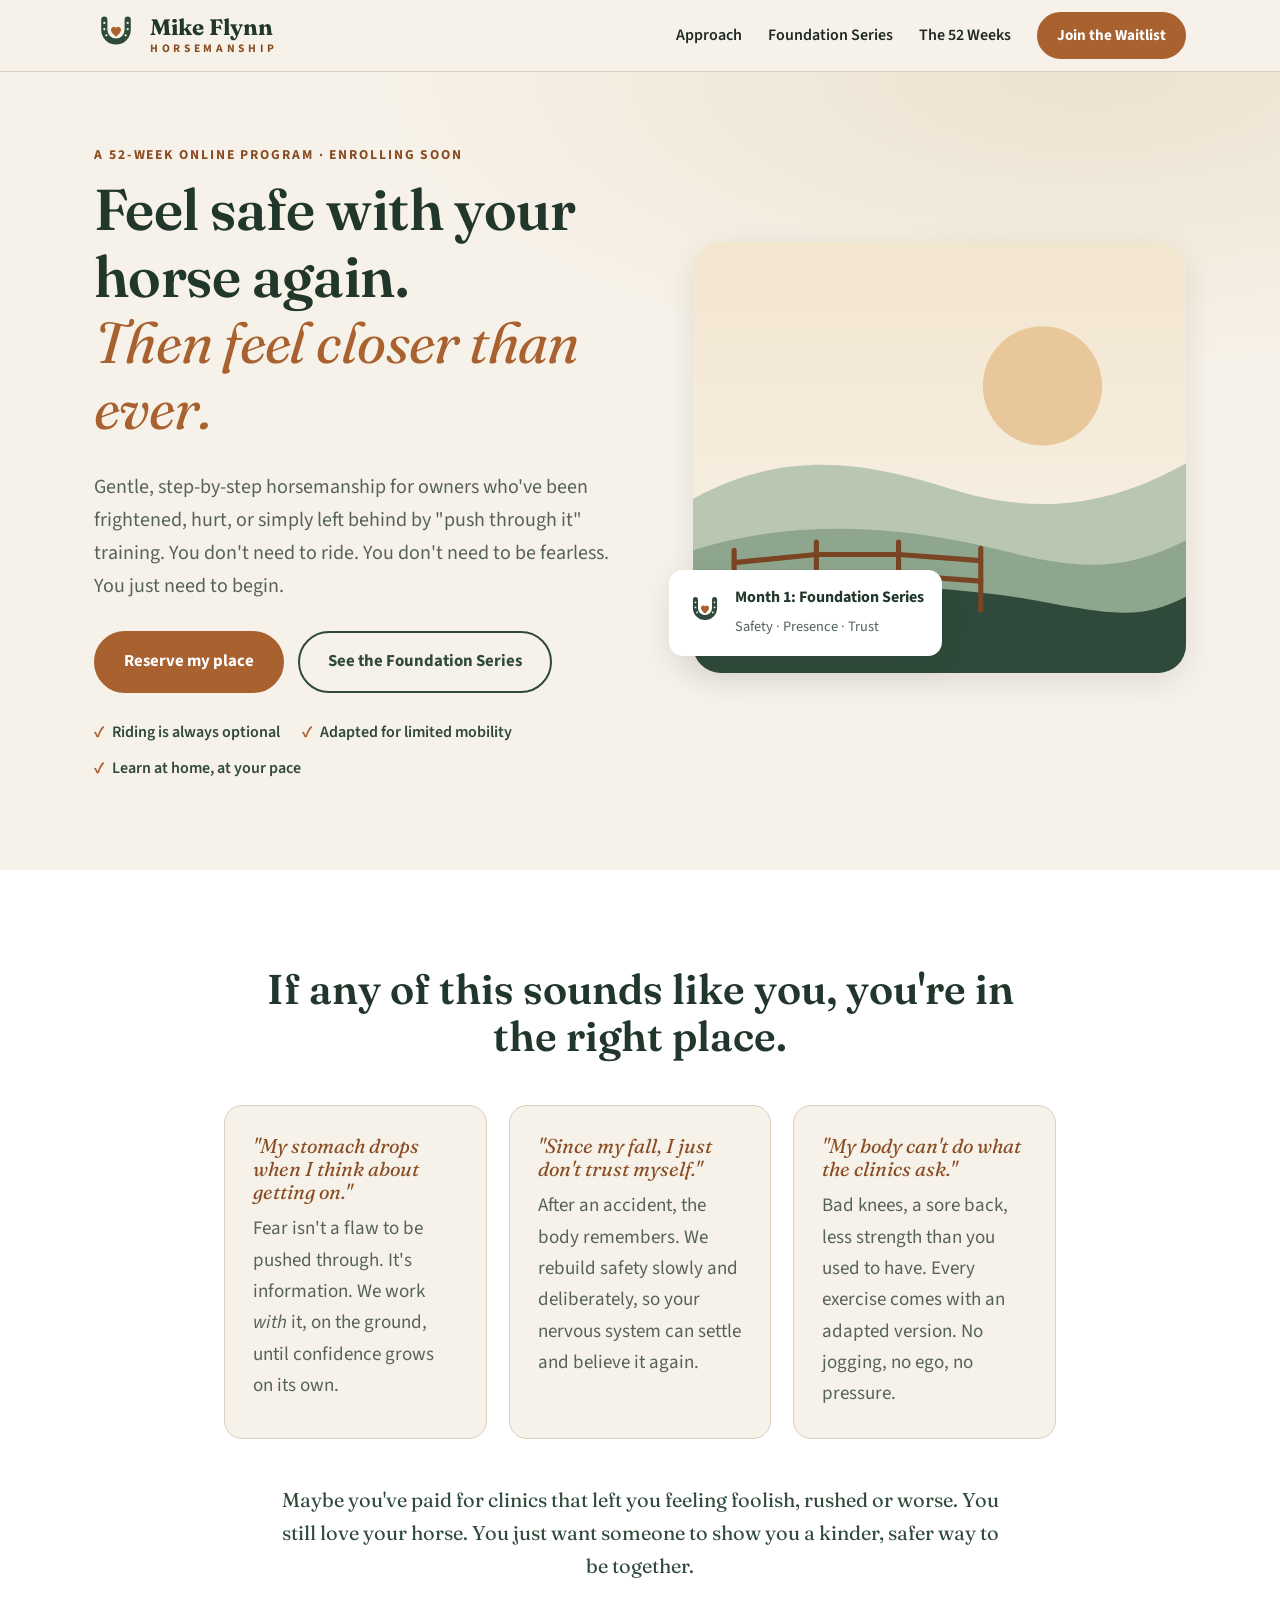
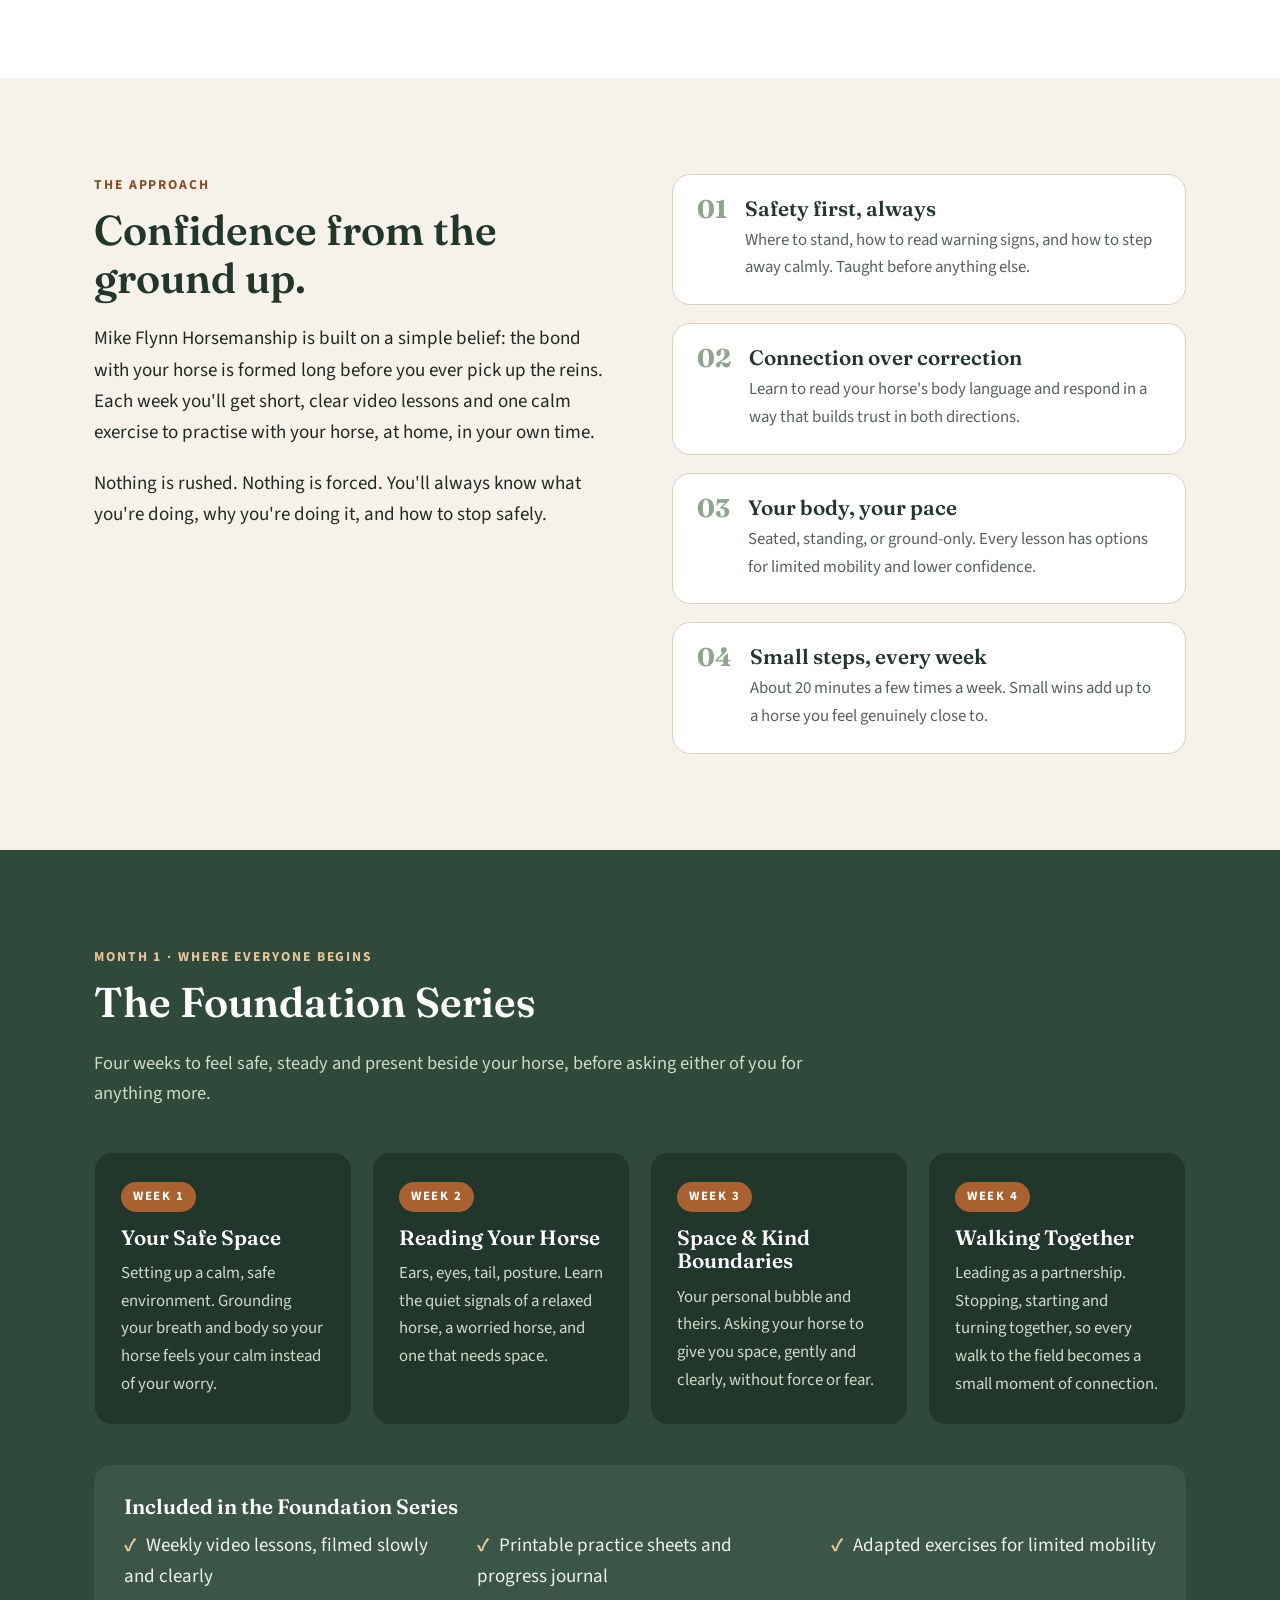
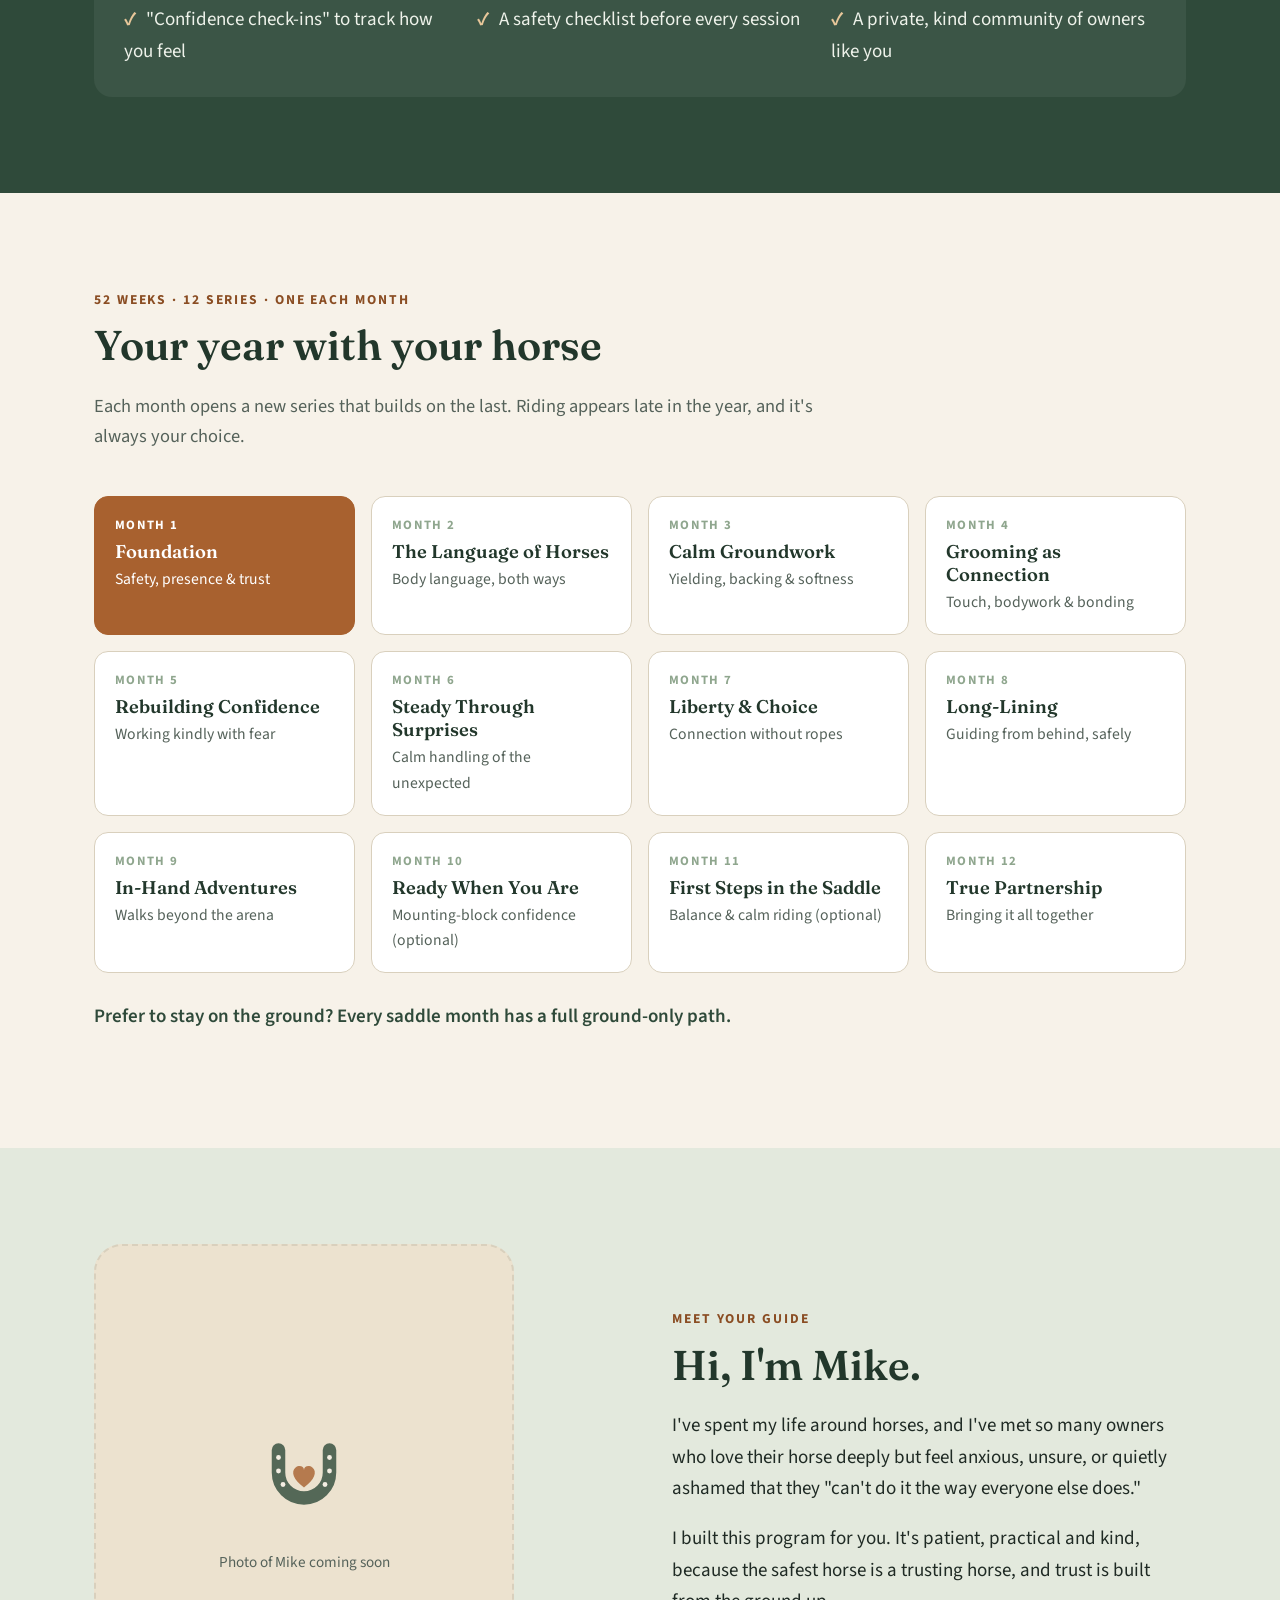
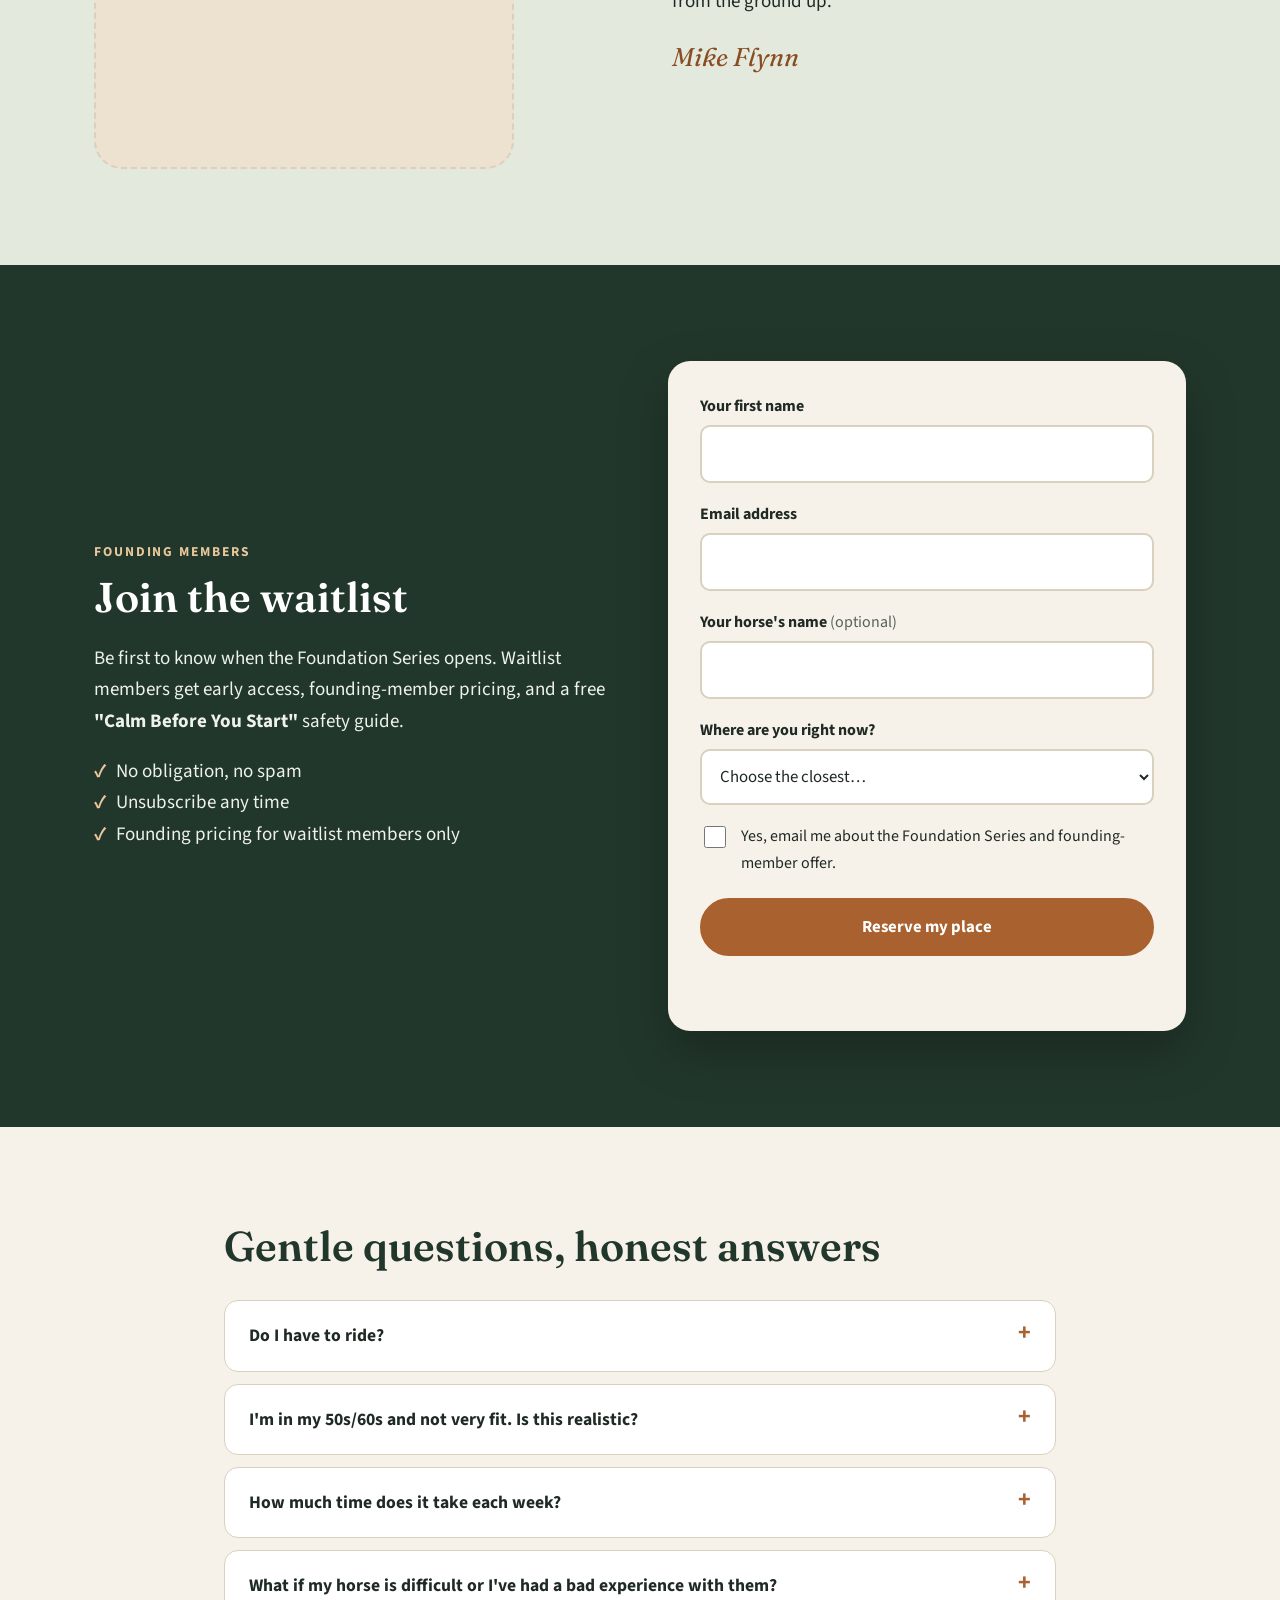
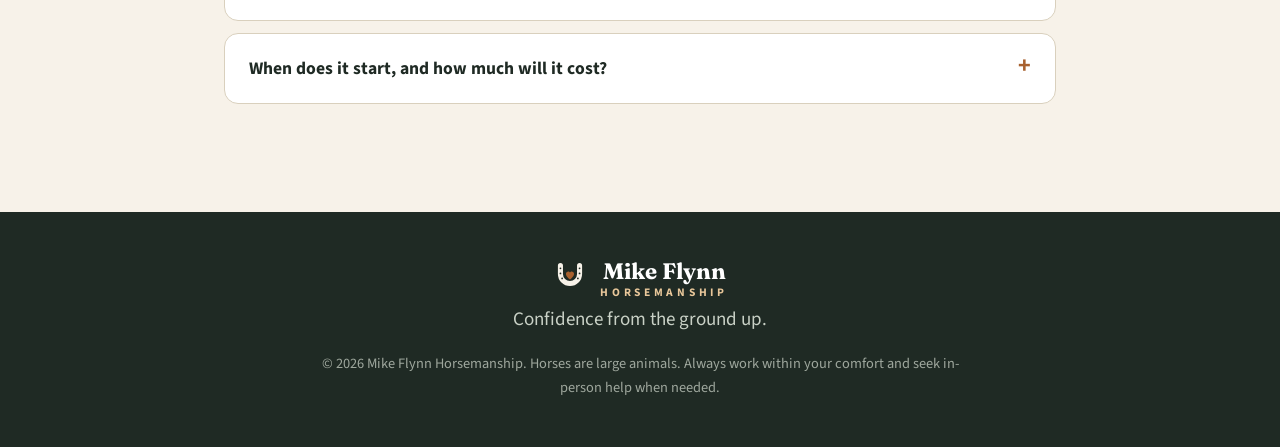
==== index.html @ 11872ff2 "Add Mike Flynn Horsemanship landing page, branding and waitlist Co-Authored-By: Claude Opus 5.5 <nor" ====
<!doctype html>
<html lang="en">
<head>
  <meta charset="utf-8">
  <meta name="viewport" content="width=device-width, initial-scale=1">
  <title>Mike Flynn Horsemanship — Confidence from the Ground Up</title>
  <meta name="description" content="A gentle 52-week online horsemanship program for horse owners who want to feel safe, confident and truly connected to their horse — no riding required. Join the waitlist for the Foundation Series.">
  <link rel="icon" href="assets/favicon.svg" type="image/svg+xml">
  <meta property="og:title" content="Mike Flynn Horsemanship — Confidence from the Ground Up">
  <meta property="og:description" content="52 weeks. 12 series. One calm step at a time. Join the waitlist for the Foundation Series.">
  <link rel="preconnect" href="https://fonts.googleapis.com">
  <link rel="preconnect" href="https://fonts.gstatic.com" crossorigin>
  <link href="https://fonts.googleapis.com/css2?family=Fraunces:opsz,wght@9..144,400;9..144,600;9..144,700&family=Source+Sans+3:wght@400;600;700&display=swap" rel="stylesheet">
  <link rel="stylesheet" href="styles.css">
</head>
<body>
  <a class="skip" href="#main">Skip to content</a>

  <header class="site-header">
    <div class="wrap header-inner">
      <a class="brand" href="#top" aria-label="Mike Flynn Horsemanship home">
        <img src="assets/logo-mark.svg" alt="" width="44" height="44">
        <span class="brand-text">
          <span class="brand-name">Mike Flynn</span>
          <span class="brand-sub">Horsemanship</span>
        </span>
      </a>
      <nav class="nav" aria-label="Main">
        <a href="#approach">Approach</a>
        <a href="#foundation">Foundation Series</a>
        <a href="#journey">The 52 Weeks</a>
        <a class="btn btn-small" href="#waitlist">Join the Waitlist</a>
      </nav>
    </div>
  </header>

  <main id="main">
    <!-- HERO -->
    <section class="hero" id="top">
      <div class="wrap hero-inner">
        <div class="hero-copy">
          <p class="eyebrow">A 52-week online program · Enrolling soon</p>
          <h1>Feel safe with your horse again.<br><span class="accent">Then feel closer than ever.</span></h1>
          <p class="lede">
            Gentle, step-by-step horsemanship for owners who've been frightened, hurt,
            or simply left behind by "push through it" training. You don't need to ride.
            You don't need to be fearless. You just need to begin.
          </p>
          <div class="hero-actions">
            <a class="btn" href="#waitlist">Reserve my place</a>
            <a class="btn btn-ghost" href="#foundation">See the Foundation Series</a>
          </div>
          <ul class="reassure">
            <li>Riding is always optional</li>
            <li>Adapted for limited mobility</li>
            <li>Learn at home, at your pace</li>
          </ul>
        </div>
        <div class="hero-art" aria-hidden="true">
          <svg viewBox="0 0 480 420" class="landscape">
            <defs>
              <linearGradient id="sky" x1="0" y1="0" x2="0" y2="1">
                <stop offset="0" stop-color="#f3e6cf"/>
                <stop offset="1" stop-color="#f7f2e9"/>
              </linearGradient>
            </defs>
            <rect width="480" height="420" rx="28" fill="url(#sky)"/>
            <circle cx="340" cy="140" r="58" fill="#e8c79a"/>
            <path d="M0 250 C90 200 170 215 250 240 S400 260 480 215 V420 H0Z" fill="#b9c7b2"/>
            <path d="M0 300 C110 265 220 280 300 300 S420 320 480 290 V420 H0Z" fill="#8fa68e"/>
            <path d="M0 350 C120 325 260 335 340 350 S440 365 480 345 V420 H0Z" fill="#2f4a3a"/>
            <g stroke="#7a4522" stroke-width="5" stroke-linecap="round">
              <line x1="40" y1="300" x2="40" y2="360"/><line x1="120" y1="292" x2="120" y2="352"/>
              <line x1="200" y1="292" x2="200" y2="352"/><line x1="280" y1="298" x2="280" y2="358"/>
              <path d="M40 312 L120 304 L200 304 L280 310" fill="none"/>
              <path d="M40 332 L120 324 L200 324 L280 330" fill="none"/>
            </g>
          </svg>
          <div class="hero-card">
            <img src="assets/logo-mark.svg" alt="" width="36" height="36">
            <div>
              <strong>Month 1: Foundation Series</strong>
              <span>Safety · Presence · Trust</span>
            </div>
          </div>
        </div>
      </div>
    </section>

    <!-- EMPATHY -->
    <section class="section empathy" aria-labelledby="empathy-h">
      <div class="wrap narrow">
        <h2 id="empathy-h">If any of this sounds like you, you're in the right place.</h2>
        <div class="cards three">
          <article class="card">
            <h3>"My stomach drops when I think about getting on."</h3>
            <p>Fear isn't a flaw to be pushed through. It's information. We work <em>with</em> it, on the ground, until confidence grows on its own.</p>
          </article>
          <article class="card">
            <h3>"Since my fall, I just don't trust myself."</h3>
            <p>After an accident, the body remembers. We rebuild safety slowly and deliberately, so your nervous system can settle and believe it again.</p>
          </article>
          <article class="card">
            <h3>"My body can't do what the clinics ask."</h3>
            <p>Bad knees, a sore back, less strength than you used to have. Every exercise comes with an adapted version. No jogging, no ego, no pressure.</p>
          </article>
        </div>
        <p class="empathy-close">
          Maybe you've paid for clinics that left you feeling foolish, rushed or worse.
          You still love your horse. You just want someone to show you a kinder, safer way to be together.
        </p>
      </div>
    </section>

    <!-- APPROACH -->
    <section class="section approach" id="approach" aria-labelledby="approach-h">
      <div class="wrap">
        <div class="split">
          <div>
            <p class="eyebrow">The approach</p>
            <h2 id="approach-h">Confidence from the ground up.</h2>
            <p>
              Mike Flynn Horsemanship is built on a simple belief: the bond with your horse
              is formed long before you ever pick up the reins. Each week you'll get short,
              clear video lessons and one calm exercise to practise with your horse, at home,
              in your own time.
            </p>
            <p>
              Nothing is rushed. Nothing is forced. You'll always know what you're doing, why
              you're doing it, and how to stop safely.
            </p>
          </div>
          <ul class="pillars">
            <li>
              <span class="pillar-num">01</span>
              <div><h3>Safety first, always</h3><p>Where to stand, how to read warning signs, and how to step away calmly. Taught before anything else.</p></div>
            </li>
            <li>
              <span class="pillar-num">02</span>
              <div><h3>Connection over correction</h3><p>Learn to read your horse's body language and respond in a way that builds trust in both directions.</p></div>
            </li>
            <li>
              <span class="pillar-num">03</span>
              <div><h3>Your body, your pace</h3><p>Seated, standing, or ground-only. Every lesson has options for limited mobility and lower confidence.</p></div>
            </li>
            <li>
              <span class="pillar-num">04</span>
              <div><h3>Small steps, every week</h3><p>About 20 minutes a few times a week. Small wins add up to a horse you feel genuinely close to.</p></div>
            </li>
          </ul>
        </div>
      </div>
    </section>

    <!-- FOUNDATION -->
    <section class="section foundation" id="foundation" aria-labelledby="foundation-h">
      <div class="wrap">
        <div class="section-head">
          <p class="eyebrow light">Month 1 · Where everyone begins</p>
          <h2 id="foundation-h">The Foundation Series</h2>
          <p>Four weeks to feel safe, steady and present beside your horse, before asking either of you for anything more.</p>
        </div>
        <ol class="weeks">
          <li class="week">
            <span class="week-label">Week 1</span>
            <h3>Your Safe Space</h3>
            <p>Setting up a calm, safe environment. Grounding your breath and body so your horse feels your calm instead of your worry.</p>
          </li>
          <li class="week">
            <span class="week-label">Week 2</span>
            <h3>Reading Your Horse</h3>
            <p>Ears, eyes, tail, posture. Learn the quiet signals of a relaxed horse, a worried horse, and one that needs space.</p>
          </li>
          <li class="week">
            <span class="week-label">Week 3</span>
            <h3>Space &amp; Kind Boundaries</h3>
            <p>Your personal bubble and theirs. Asking your horse to give you space, gently and clearly, without force or fear.</p>
          </li>
          <li class="week">
            <span class="week-label">Week 4</span>
            <h3>Walking Together</h3>
            <p>Leading as a partnership. Stopping, starting and turning together, so every walk to the field becomes a small moment of connection.</p>
          </li>
        </ol>
        <div class="includes">
          <h3>Included in the Foundation Series</h3>
          <ul>
            <li>Weekly video lessons, filmed slowly and clearly</li>
            <li>Printable practice sheets and progress journal</li>
            <li>Adapted exercises for limited mobility</li>
            <li>"Confidence check-ins" to track how you feel</li>
            <li>A safety checklist before every session</li>
            <li>A private, kind community of owners like you</li>
          </ul>
        </div>
      </div>
    </section>

    <!-- 52 WEEK JOURNEY -->
    <section class="section journey" id="journey" aria-labelledby="journey-h">
      <div class="wrap">
        <div class="section-head">
          <p class="eyebrow">52 weeks · 12 series · one each month</p>
          <h2 id="journey-h">Your year with your horse</h2>
          <p>Each month opens a new series that builds on the last. Riding appears late in the year, and it's always your choice.</p>
        </div>
        <ol class="months">
          <li class="month current"><span>Month 1</span><strong>Foundation</strong><em>Safety, presence &amp; trust</em></li>
          <li class="month"><span>Month 2</span><strong>The Language of Horses</strong><em>Body language, both ways</em></li>
          <li class="month"><span>Month 3</span><strong>Calm Groundwork</strong><em>Yielding, backing &amp; softness</em></li>
          <li class="month"><span>Month 4</span><strong>Grooming as Connection</strong><em>Touch, bodywork &amp; bonding</em></li>
          <li class="month"><span>Month 5</span><strong>Rebuilding Confidence</strong><em>Working kindly with fear</em></li>
          <li class="month"><span>Month 6</span><strong>Steady Through Surprises</strong><em>Calm handling of the unexpected</em></li>
          <li class="month"><span>Month 7</span><strong>Liberty &amp; Choice</strong><em>Connection without ropes</em></li>
          <li class="month"><span>Month 8</span><strong>Long-Lining</strong><em>Guiding from behind, safely</em></li>
          <li class="month"><span>Month 9</span><strong>In-Hand Adventures</strong><em>Walks beyond the arena</em></li>
          <li class="month"><span>Month 10</span><strong>Ready When You Are</strong><em>Mounting-block confidence (optional)</em></li>
          <li class="month"><span>Month 11</span><strong>First Steps in the Saddle</strong><em>Balance &amp; calm riding (optional)</em></li>
          <li class="month"><span>Month 12</span><strong>True Partnership</strong><em>Bringing it all together</em></li>
        </ol>
        <p class="note">Prefer to stay on the ground? Every saddle month has a full ground-only path.</p>
      </div>
    </section>

    <!-- ABOUT MIKE -->
    <section class="section about" aria-labelledby="about-h">
      <div class="wrap split">
        <div class="portrait" aria-hidden="true">
          <img src="assets/logo-mark.svg" alt="">
          <span>Photo of Mike coming soon</span>
        </div>
        <div>
          <p class="eyebrow">Meet your guide</p>
          <h2 id="about-h">Hi, I'm Mike.</h2>
          <!-- EDIT: Replace with Mike's own story, credentials and years of experience. -->
          <p>
            I've spent my life around horses, and I've met so many owners who love their horse deeply
            but feel anxious, unsure, or quietly ashamed that they "can't do it the way everyone else does."
          </p>
          <p>
            I built this program for you. It's patient, practical and kind, because the safest horse is a
            trusting horse, and trust is built from the ground up.
          </p>
          <p class="signature">Mike Flynn</p>
        </div>
      </div>
    </section>

    <!-- WAITLIST -->
    <section class="section waitlist" id="waitlist" aria-labelledby="waitlist-h">
      <div class="wrap waitlist-inner">
        <div class="waitlist-copy">
          <p class="eyebrow light">Founding members</p>
          <h2 id="waitlist-h">Join the waitlist</h2>
          <p>
            Be first to know when the Foundation Series opens. Waitlist members get early access,
            founding-member pricing, and a free <strong>"Calm Before You Start"</strong> safety guide.
          </p>
          <ul class="ticks">
            <li>No obligation, no spam</li>
            <li>Unsubscribe any time</li>
            <li>Founding pricing for waitlist members only</li>
          </ul>
        </div>

        <form class="waitlist-form" id="waitlist-form" name="waitlist" method="POST"
              action="thanks.html" data-netlify="true" netlify-honeypot="company" novalidate>
          <input type="hidden" name="form-name" value="waitlist">
          <p class="hp" aria-hidden="true"><label>Company <input name="company" tabindex="-1" autocomplete="off"></label></p>

          <div class="field">
            <label for="name">Your first name</label>
            <input id="name" name="name" type="text" autocomplete="given-name" required>
          </div>
          <div class="field">
            <label for="email">Email address</label>
            <input id="email" name="email" type="email" autocomplete="email" required>
          </div>
          <div class="field">
            <label for="horse">Your horse's name <span class="opt">(optional)</span></label>
            <input id="horse" name="horse" type="text">
          </div>
          <div class="field">
            <label for="situation">Where are you right now?</label>
            <select id="situation" name="situation">
              <option value="">Choose the closest…</option>
              <option>I'm nervous or frightened to ride</option>
              <option>I'm rebuilding confidence after an accident</option>
              <option>Physical limits make standard training hard</option>
              <option>I'd like a closer bond, mostly on the ground</option>
              <option>Something else</option>
            </select>
          </div>
          <label class="consent">
            <input type="checkbox" name="consent" value="yes" required>
            <span>Yes, email me about the Foundation Series and founding-member offer.</span>
          </label>
          <button class="btn btn-block" type="submit">Reserve my place</button>
          <p class="form-status" id="form-status" role="status" aria-live="polite"></p>
        </form>
      </div>
    </section>

    <!-- FAQ -->
    <section class="section faq" aria-labelledby="faq-h">
      <div class="wrap narrow">
        <h2 id="faq-h">Gentle questions, honest answers</h2>
        <details>
          <summary>Do I have to ride?</summary>
          <p>No. The first nine months are entirely ground-based, and the riding months each have a full ground-only alternative. Many members never ride, and they're just as close to their horses.</p>
        </details>
        <details>
          <summary>I'm in my 50s/60s and not very fit. Is this realistic?</summary>
          <p>Yes. This program was designed for you. Exercises are low-impact, and every lesson shows adapted options for limited strength, balance or mobility.</p>
        </details>
        <details>
          <summary>How much time does it take each week?</summary>
          <p>Plan on a 15–25 minute lesson and two or three short practice sessions. Lessons stay available, so you can repeat a week whenever you need to.</p>
        </details>
        <details>
          <summary>What if my horse is difficult or I've had a bad experience with them?</summary>
          <p>The Foundation Series starts with safety and reading your horse, exactly what you need when trust has been shaken. If you ever feel unsafe, the guidance is always to pause and get in-person help.</p>
        </details>
        <details>
          <summary>When does it start, and how much will it cost?</summary>
          <p>Enrollment opens soon. Waitlist members hear first and receive founding-member pricing before it's announced publicly.</p>
        </details>
      </div>
    </section>
  </main>

  <footer class="site-footer">
    <div class="wrap footer-inner">
      <div class="brand brand-footer">
        <img src="assets/logo-mark-light.svg" alt="" width="36" height="36">
        <span class="brand-text">
          <span class="brand-name">Mike Flynn</span>
          <span class="brand-sub">Horsemanship</span>
        </span>
      </div>
      <p>Confidence from the ground up.</p>
      <p class="small">&copy; <span id="year">2026</span> Mike Flynn Horsemanship. Horses are large animals. Always work within your comfort and seek in-person help when needed.</p>
    </div>
  </footer>

  <script src="config.js"></script>
  <script src="script.js"></script>
</body>
</html>
---- styles.css ----
/* Mike Flynn Horsemanship — brand tokens (see BRAND.md) */
:root {
  --ink: #1f2a24;
  --forest: #2f4a3a;
  --forest-deep: #22372b;
  --sage: #8fa68e;
  --sage-soft: #e3e9dd;
  --cream: #f7f2e9;
  --sand: #ece2cf;
  --saddle: #a8612f;
  --saddle-dark: #8a4d23;
  --muted: #55625a;
  --line: #d9d0bd;

  --font-display: "Fraunces", Georgia, "Times New Roman", serif;
  --font-body: "Source Sans 3", "Segoe UI", system-ui, sans-serif;

  --radius: 18px;
  --shadow: 0 10px 30px rgba(31, 42, 36, 0.10);
  --wrap: 1140px;
}

*, *::before, *::after { box-sizing: border-box; }
html { scroll-behavior: smooth; }
@media (prefers-reduced-motion: reduce) { html { scroll-behavior: auto; } * { transition: none !important; } }

body {
  margin: 0;
  background: var(--cream);
  color: var(--ink);
  font-family: var(--font-body);
  font-size: 1.1875rem; /* 19px: comfortable for every age */
  line-height: 1.65;
  -webkit-font-smoothing: antialiased;
}
img { max-width: 100%; display: block; }
a { color: var(--saddle-dark); }
h1, h2, h3 { font-family: var(--font-display); line-height: 1.15; margin: 0 0 .5em; color: var(--forest-deep); font-weight: 600; }
h1 { font-size: clamp(2.3rem, 5vw, 3.6rem); letter-spacing: -0.01em; }
h2 { font-size: clamp(1.9rem, 3.6vw, 2.6rem); }
h3 { font-size: 1.3rem; }
p { margin: 0 0 1em; }

.wrap { max-width: var(--wrap); margin: 0 auto; padding: 0 24px; }
.narrow { max-width: 880px; }
.skip { position: absolute; left: -999px; top: 8px; background: var(--forest); color: #fff; padding: 8px 14px; border-radius: 8px; z-index: 100; }
.skip:focus { left: 8px; }
:focus-visible { outline: 3px solid var(--saddle); outline-offset: 3px; }

.eyebrow { font-size: .85rem; font-weight: 700; text-transform: uppercase; letter-spacing: .14em; color: var(--saddle-dark); margin-bottom: .8em; }
.eyebrow.light { color: #e8c79a; }
.accent { color: var(--saddle); font-style: italic; font-weight: 400; }

/* Buttons */
.btn {
  display: inline-block; background: var(--saddle); color: #fff; text-decoration: none;
  font-weight: 700; font-size: 1.05rem; padding: 15px 28px; border-radius: 999px; border: 2px solid var(--saddle);
  cursor: pointer; transition: background .2s, transform .2s; font-family: inherit;
}
.btn:hover { background: var(--saddle-dark); border-color: var(--saddle-dark); transform: translateY(-1px); }
.btn-ghost { background: transparent; color: var(--forest); border-color: var(--forest); }
.btn-ghost:hover { background: var(--forest); color: #fff; border-color: var(--forest); }
.btn-small { padding: 9px 18px; font-size: .95rem; }
.btn-block { width: 100%; }
.btn[disabled] { opacity: .65; cursor: progress; }

/* Header */
.site-header { position: sticky; top: 0; z-index: 50; background: rgba(247, 242, 233, .92); backdrop-filter: blur(8px); border-bottom: 1px solid var(--line); }
.header-inner { display: flex; align-items: center; justify-content: space-between; gap: 16px; padding-top: 12px; padding-bottom: 12px; }
.brand { display: flex; align-items: center; gap: 12px; text-decoration: none; color: var(--forest-deep); }
.brand-text { display: flex; flex-direction: column; line-height: 1; }
.brand-name { font-family: var(--font-display); font-size: 1.4rem; font-weight: 700; }
.brand-sub { font-size: .72rem; letter-spacing: .32em; text-transform: uppercase; color: var(--saddle-dark); margin-top: 5px; font-weight: 700; }
.nav { display: flex; align-items: center; gap: 26px; }
.nav a:not(.btn) { color: var(--ink); text-decoration: none; font-weight: 600; font-size: 1rem; }
.nav a:not(.btn):hover { color: var(--saddle-dark); }
@media (max-width: 860px) { .nav a:not(.btn) { display: none; } }

/* Hero */
.hero { padding: 72px 0 88px; background: radial-gradient(1200px 500px at 85% 0%, var(--sand), transparent 60%); }
.hero-inner { display: grid; grid-template-columns: 1.1fr 1fr; gap: 56px; align-items: center; }
.lede { font-size: 1.25rem; color: var(--muted); max-width: 36em; }
.hero-actions { display: flex; flex-wrap: wrap; gap: 14px; margin: 28px 0 26px; }
.reassure { list-style: none; padding: 0; margin: 0; display: flex; flex-wrap: wrap; gap: 10px 22px; color: var(--forest); font-weight: 600; font-size: 1rem; }
.reassure li::before { content: "✓"; color: var(--saddle); margin-right: 8px; font-weight: 700; }
.hero-art { position: relative; }
.landscape { width: 100%; height: auto; border-radius: 28px; box-shadow: var(--shadow); }
.hero-card {
  position: absolute; left: -24px; bottom: 28px; background: #fff; border-radius: 14px; padding: 14px 18px;
  display: flex; gap: 12px; align-items: center; box-shadow: var(--shadow); max-width: 90%;
}
.hero-card strong { display: block; color: var(--forest-deep); font-size: 1rem; }
.hero-card span { font-size: .9rem; color: var(--muted); }
@media (max-width: 900px) {
  .hero { padding: 44px 0 64px; }
  .hero-inner { grid-template-columns: 1fr; gap: 40px; }
  .hero-card { left: 12px; bottom: 12px; }
}

/* Sections */
.section { padding: 96px 0; }
@media (max-width: 700px) { .section { padding: 64px 0; } }
.section-head { max-width: 720px; margin-bottom: 44px; }
.section-head p:last-child { color: var(--muted); font-size: 1.15rem; }

.empathy { background: #fff; }
.empathy h2 { text-align: center; max-width: 760px; margin: 0 auto 44px; }
.cards { display: grid; gap: 22px; }
.cards.three { grid-template-columns: repeat(3, 1fr); }
@media (max-width: 900px) { .cards.three { grid-template-columns: 1fr; } }
.card { background: var(--cream); border: 1px solid var(--line); border-radius: var(--radius); padding: 28px; }
.card h3 { font-style: italic; font-weight: 400; font-size: 1.25rem; color: var(--saddle-dark); }
.card p { margin: 0; color: var(--muted); }
.empathy-close { text-align: center; font-size: 1.25rem; max-width: 720px; margin: 44px auto 0; font-family: var(--font-display); color: var(--forest); }

.split { display: grid; grid-template-columns: 1fr 1fr; gap: 64px; align-items: start; }
@media (max-width: 900px) { .split { grid-template-columns: 1fr; gap: 36px; } }
.pillars { list-style: none; padding: 0; margin: 0; display: grid; gap: 18px; }
.pillars li { display: flex; gap: 18px; background: #fff; border-radius: var(--radius); padding: 22px 24px; border: 1px solid var(--line); }
.pillar-num { font-family: var(--font-display); font-size: 1.6rem; color: var(--sage); font-weight: 700; line-height: 1; }
.pillars h3 { margin-bottom: .3em; }
.pillars p { margin: 0; color: var(--muted); font-size: 1.05rem; }

/* Foundation */
.foundation { background: var(--forest); color: #eef2ea; }
.foundation h2, .foundation h3 { color: #fff; }
.foundation .section-head p:last-child { color: #cfdacb; }
.weeks { list-style: none; padding: 0; margin: 0; display: grid; grid-template-columns: repeat(4, 1fr); gap: 20px; }
@media (max-width: 1000px) { .weeks { grid-template-columns: repeat(2, 1fr); } }
@media (max-width: 600px) { .weeks { grid-template-columns: 1fr; } }
.week { background: var(--forest-deep); border: 1px solid rgba(255,255,255,.08); border-radius: var(--radius); padding: 26px; }
.week-label { display: inline-block; font-size: .8rem; font-weight: 700; letter-spacing: .12em; text-transform: uppercase; background: var(--saddle); color: #fff; padding: 4px 12px; border-radius: 999px; margin-bottom: 14px; }
.week p { margin: 0; color: #cfdacb; font-size: 1.05rem; }
.includes { margin-top: 40px; background: rgba(255,255,255,.06); border-radius: var(--radius); padding: 30px; }
.includes ul { list-style: none; padding: 0; margin: 0; display: grid; grid-template-columns: repeat(3, 1fr); gap: 12px 28px; }
@media (max-width: 900px) { .includes ul { grid-template-columns: 1fr; } }
.includes li::before { content: "✓"; color: #e8c79a; margin-right: 10px; font-weight: 700; }

/* Journey */
.months { list-style: none; padding: 0; margin: 0; display: grid; grid-template-columns: repeat(4, 1fr); gap: 16px; }
@media (max-width: 1000px) { .months { grid-template-columns: repeat(3, 1fr); } }
@media (max-width: 700px) { .months { grid-template-columns: repeat(2, 1fr); } }
@media (max-width: 440px) { .months { grid-template-columns: 1fr; } }
.month { background: #fff; border: 1px solid var(--line); border-radius: 14px; padding: 18px 20px; display: flex; flex-direction: column; gap: 4px; }
.month span { font-size: .8rem; font-weight: 700; letter-spacing: .1em; text-transform: uppercase; color: var(--sage); }
.month strong { font-family: var(--font-display); font-size: 1.15rem; color: var(--forest-deep); font-weight: 600; line-height: 1.25; }
.month em { font-style: normal; color: var(--muted); font-size: .98rem; }
.month.current { background: var(--saddle); border-color: var(--saddle); }
.month.current span, .month.current strong, .month.current em { color: #fff; }
.note { margin-top: 28px; color: var(--forest); font-weight: 600; }

/* About */
.about { background: var(--sage-soft); }
.about .split { align-items: center; }
.portrait { aspect-ratio: 4/5; max-width: 420px; background: var(--sand); border-radius: 28px; display: flex; flex-direction: column; align-items: center; justify-content: center; gap: 16px; color: var(--muted); font-size: .95rem; border: 2px dashed var(--line); }
.portrait img { width: 96px; opacity: .8; }
.signature { font-family: var(--font-display); font-style: italic; font-size: 1.6rem; color: var(--saddle-dark); }

/* Waitlist */
.waitlist { background: var(--forest-deep); color: #eef2ea; }
.waitlist h2 { color: #fff; }
.waitlist-inner { display: grid; grid-template-columns: 1fr 1fr; gap: 56px; align-items: center; }
@media (max-width: 900px) { .waitlist-inner { grid-template-columns: 1fr; } }
.ticks { list-style: none; padding: 0; margin: 0; }
.ticks li::before { content: "✓"; color: #e8c79a; margin-right: 10px; font-weight: 700; }
.waitlist-form { background: var(--cream); color: var(--ink); border-radius: 22px; padding: 32px; box-shadow: 0 20px 50px rgba(0,0,0,.25); }
.field { margin-bottom: 18px; }
.field label { display: block; font-weight: 700; margin-bottom: 6px; font-size: 1rem; }
.opt { font-weight: 400; color: var(--muted); }
.field input, .field select {
  width: 100%; font: inherit; font-size: 1.05rem; padding: 13px 14px; border-radius: 10px;
  border: 2px solid var(--line); background: #fff; color: var(--ink);
}
.field input:focus, .field select:focus { border-color: var(--saddle); outline: none; }
.field input[aria-invalid="true"] { border-color: #b3261e; }
.consent { display: flex; gap: 12px; align-items: flex-start; font-size: 1rem; margin: 6px 0 22px; cursor: pointer; }
.consent input { width: 22px; height: 22px; margin-top: 3px; accent-color: var(--saddle); flex-shrink: 0; }
.form-status { margin: 14px 0 0; font-weight: 600; min-height: 1.5em; }
.form-status.ok { color: var(--forest); }
.form-status.err { color: #b3261e; }
.hp { position: absolute; left: -9999px; }
.form-success { text-align: center; padding: 20px 0; }
.form-success h3 { font-size: 1.6rem; }

/* FAQ */
.faq h2 { margin-bottom: 30px; }
details { background: #fff; border: 1px solid var(--line); border-radius: 14px; padding: 4px 24px; margin-bottom: 12px; }
summary { cursor: pointer; font-weight: 700; padding: 16px 0; font-size: 1.1rem; list-style: none; display: flex; justify-content: space-between; gap: 16px; }
summary::-webkit-details-marker { display: none; }
summary::after { content: "+"; color: var(--saddle); font-size: 1.5rem; line-height: 1; }
details[open] summary::after { content: "–"; }
details p { color: var(--muted); }

/* Footer */
.site-footer { background: var(--ink); color: #c9d1c6; padding: 48px 0; }
.footer-inner { text-align: center; display: flex; flex-direction: column; align-items: center; gap: 6px; }
.brand-footer .brand-name { color: #fff; }
.brand-footer .brand-sub { color: #e8c79a; }
.site-footer p { margin: 0; }
.small { font-size: .9rem; opacity: .75; max-width: 640px; margin-top: 10px !important; }
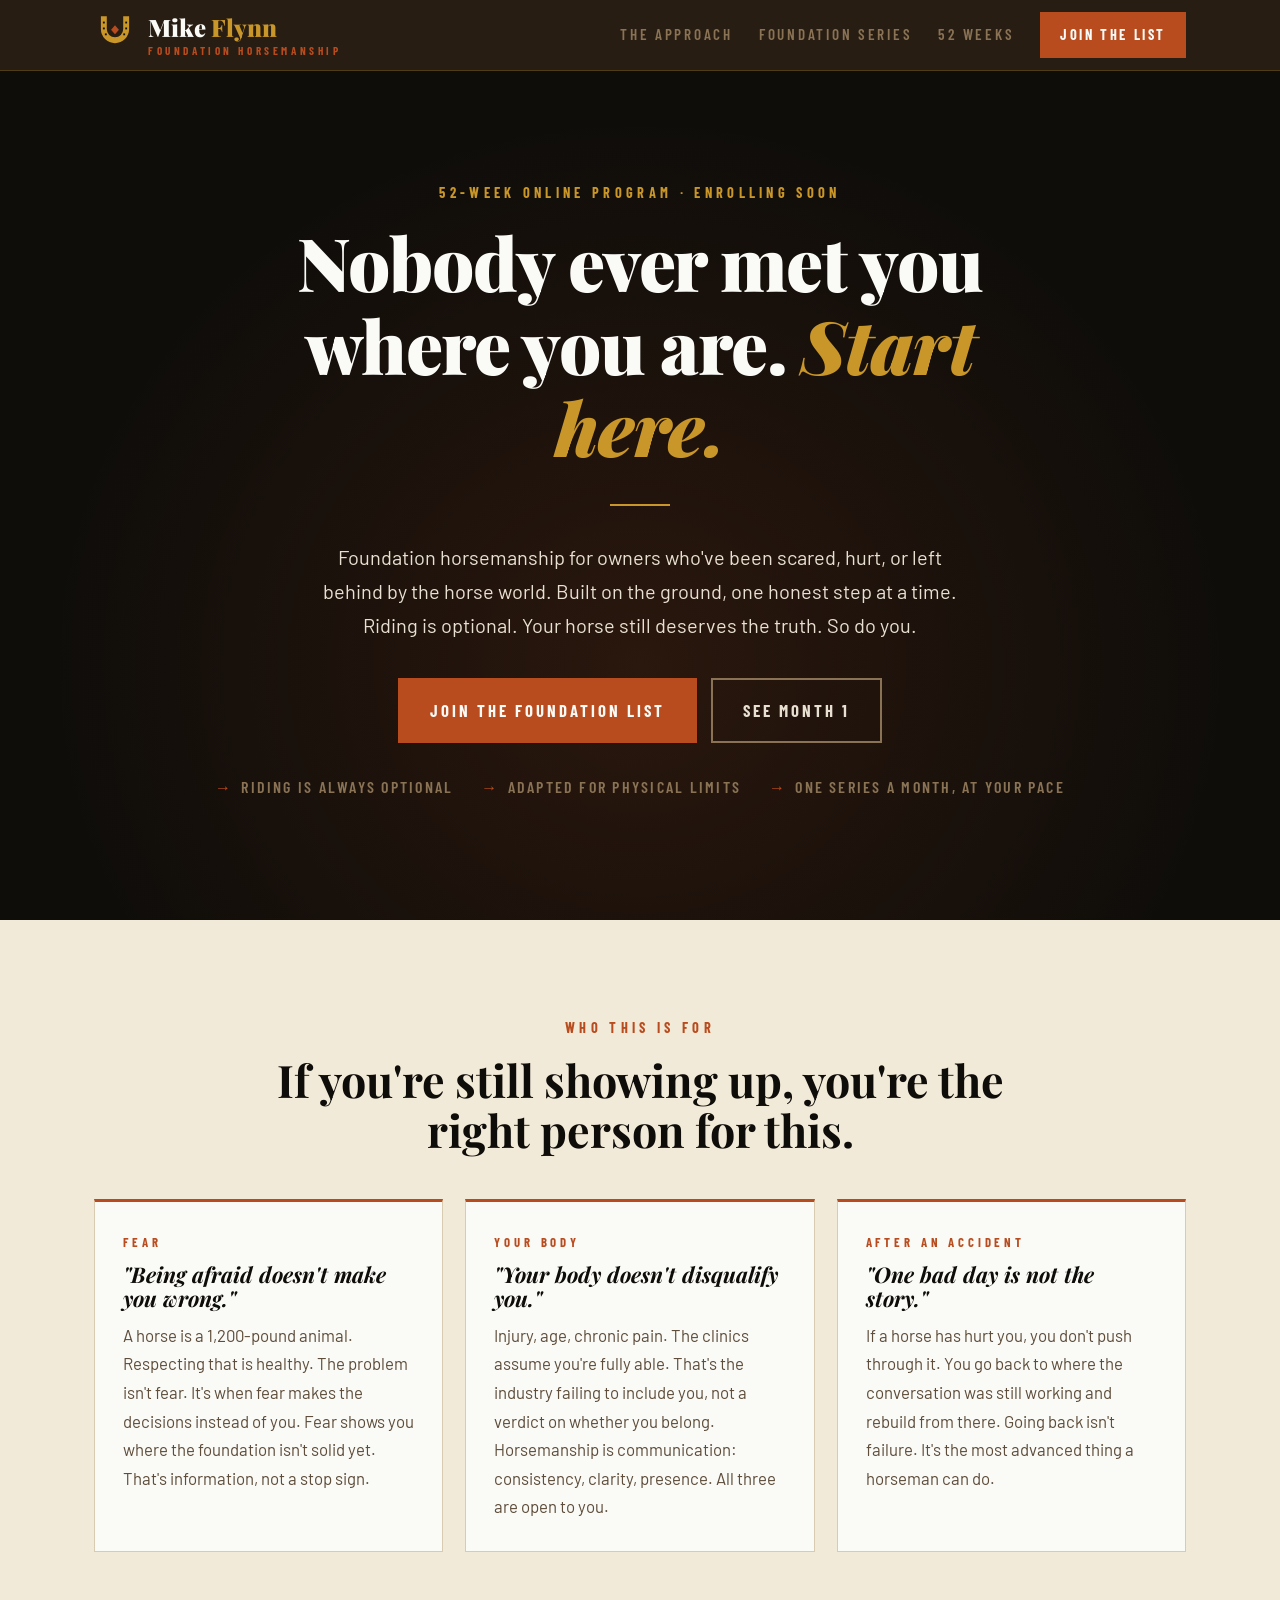
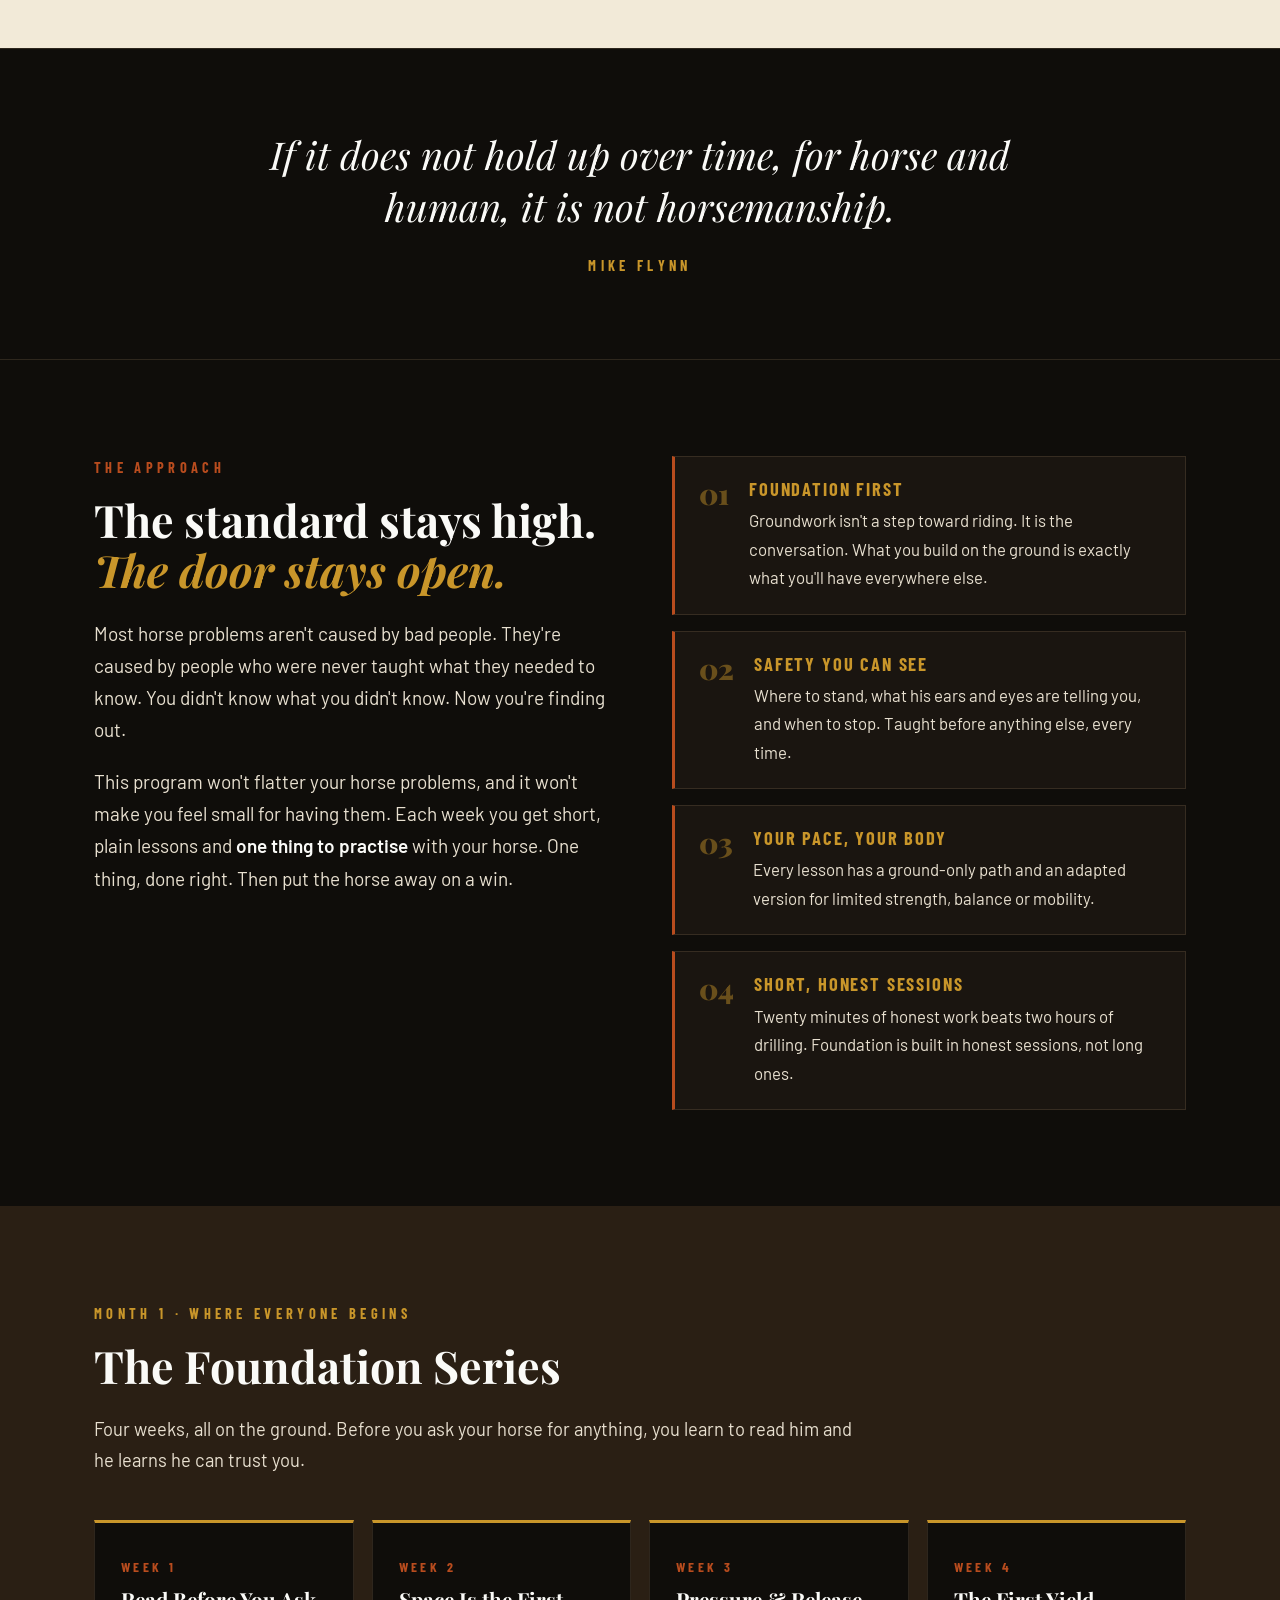
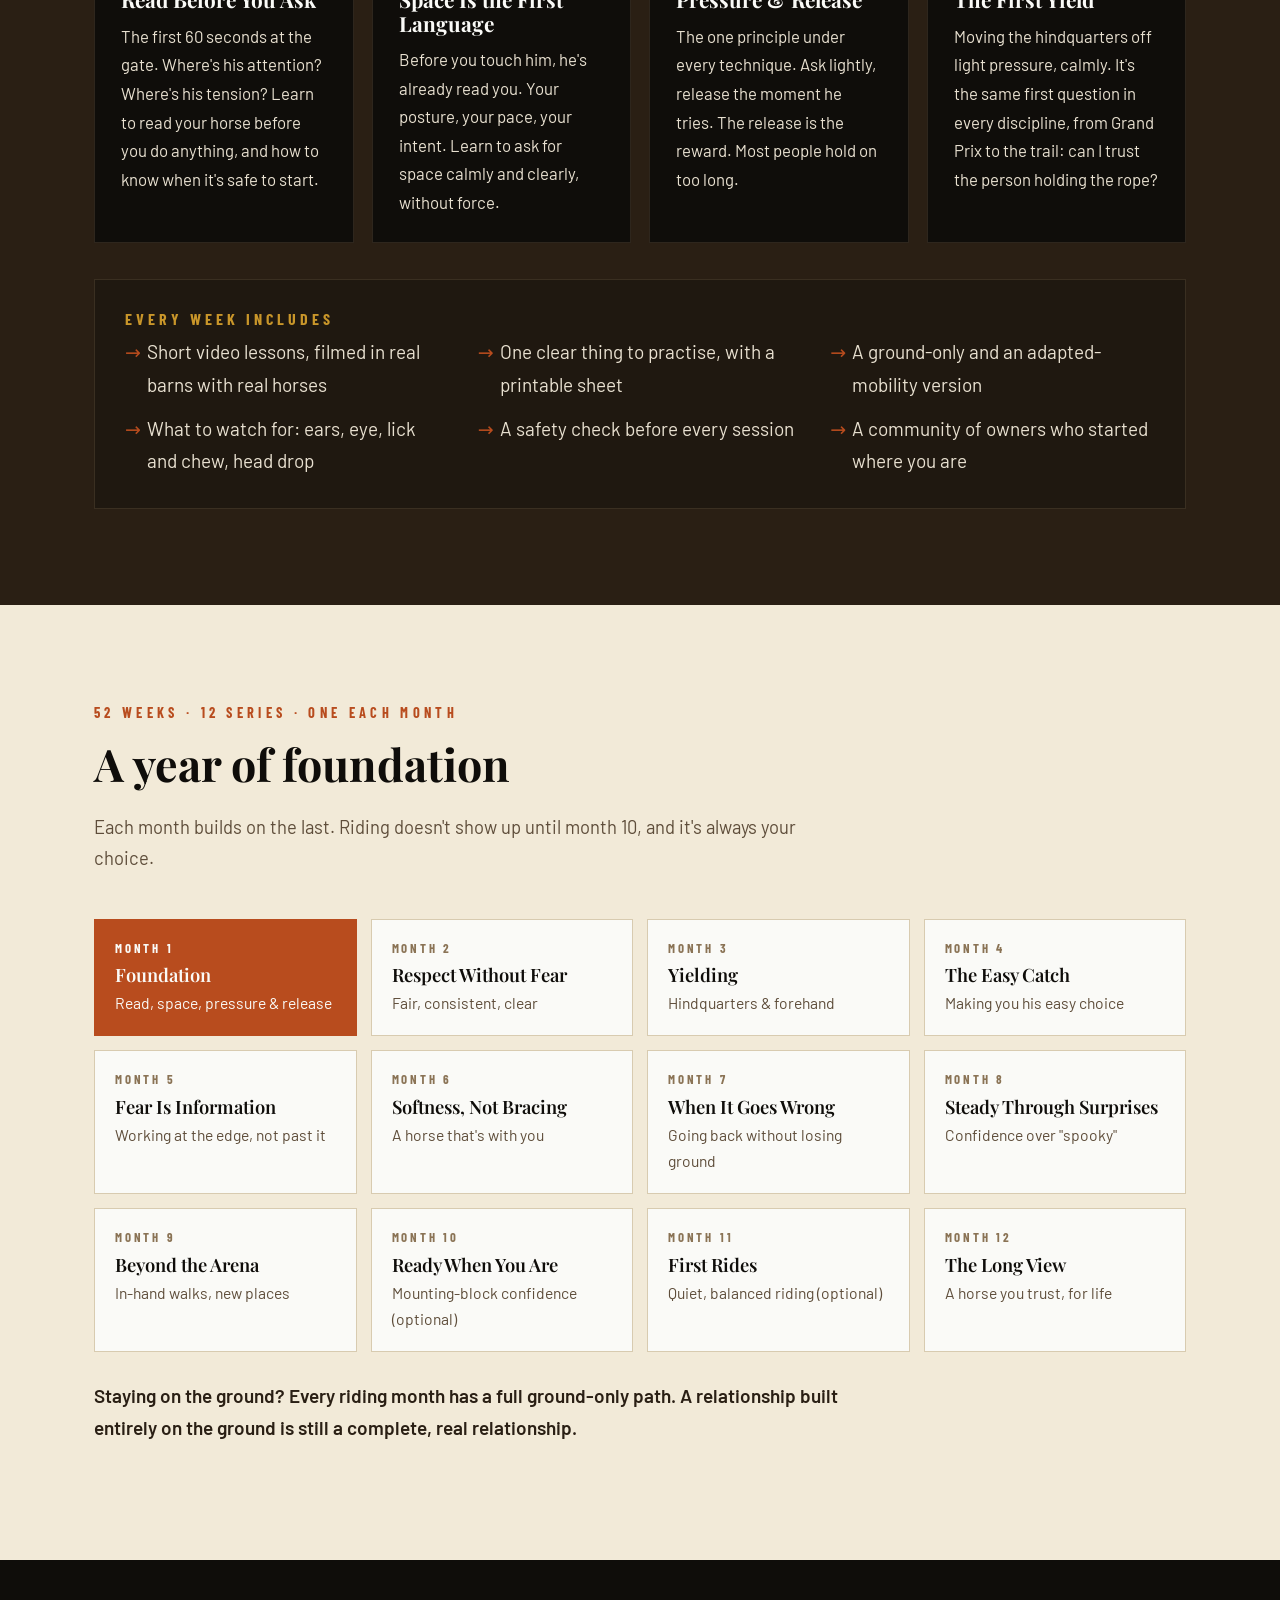
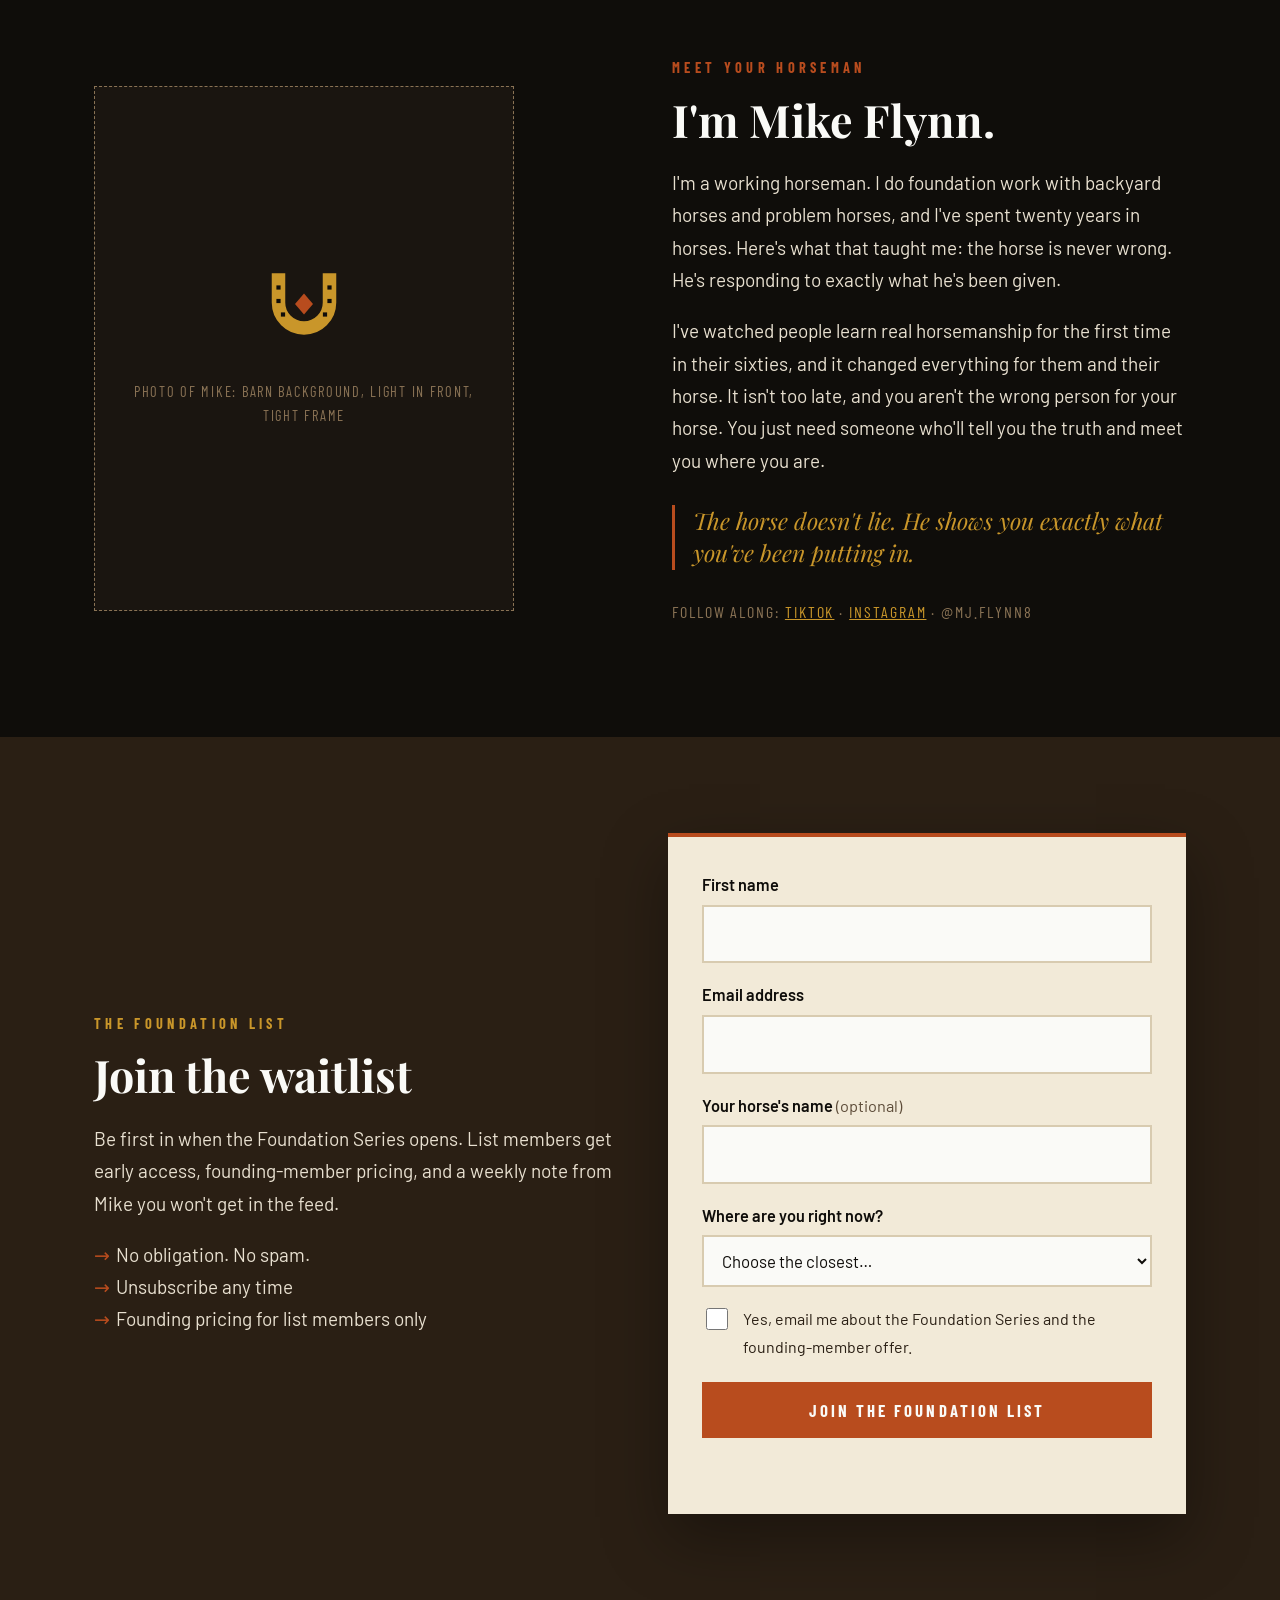
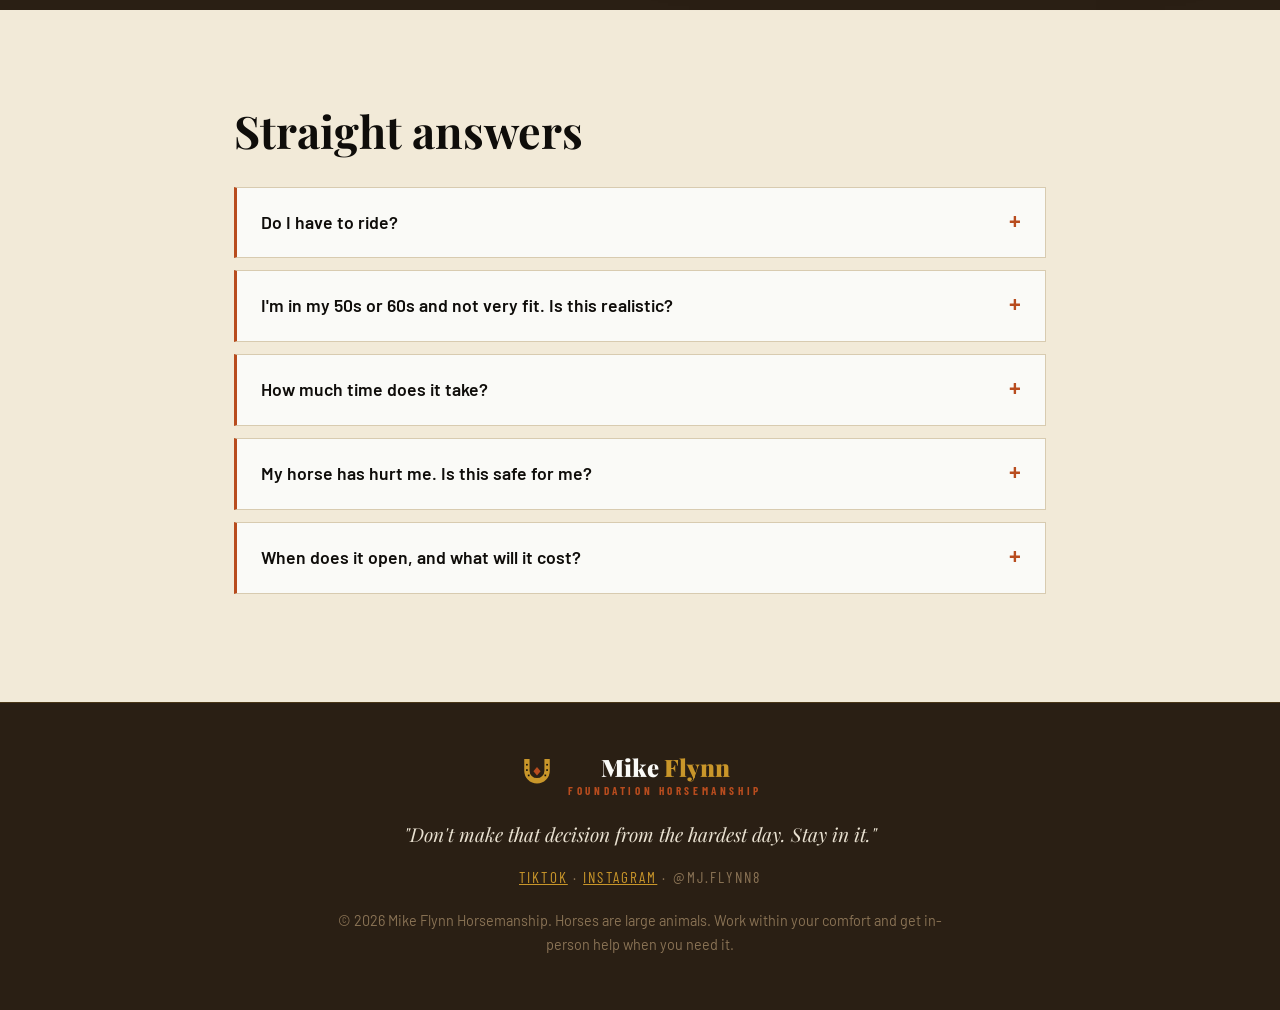
==== commit e9e77d00: "Rebrand landing page to MJ Flynn persona: voice, palette, type, Foundation List Co-Authored-By: Clau" ====
--- a/index.html
+++ b/index.html
@@ -3,14 +3,14 @@
 <head>
   <meta charset="utf-8">
   <meta name="viewport" content="width=device-width, initial-scale=1">
-  <title>Mike Flynn Horsemanship — Confidence from the Ground Up</title>
-  <meta name="description" content="A gentle 52-week online horsemanship program for horse owners who want to feel safe, confident and truly connected to their horse — no riding required. Join the waitlist for the Foundation Series.">
+  <title>Mike Flynn Horsemanship · Foundation Horsemanship, 52 Weeks</title>
+  <meta name="description" content="A 52-week online foundation horsemanship program for horse owners who've been scared, hurt, or left behind by the horse world. Riding is optional. Join the Foundation List for first access to the Foundation Series.">
   <link rel="icon" href="assets/favicon.svg" type="image/svg+xml">
-  <meta property="og:title" content="Mike Flynn Horsemanship — Confidence from the Ground Up">
-  <meta property="og:description" content="52 weeks. 12 series. One calm step at a time. Join the waitlist for the Foundation Series.">
+  <meta property="og:title" content="Mike Flynn Horsemanship · The Foundation Series">
+  <meta property="og:description" content="Nobody ever met you where you are. Start here. 52 weeks, 12 series, one each month.">
   <link rel="preconnect" href="https://fonts.googleapis.com">
   <link rel="preconnect" href="https://fonts.gstatic.com" crossorigin>
-  <link href="https://fonts.googleapis.com/css2?family=Fraunces:opsz,wght@9..144,400;9..144,600;9..144,700&family=Source+Sans+3:wght@400;600;700&display=swap" rel="stylesheet">
+  <link href="https://fonts.googleapis.com/css2?family=Playfair+Display:ital,wght@0,700;0,900;1,700&family=Barlow+Condensed:wght@600;700;800&family=Barlow:wght@400;500;600&display=swap" rel="stylesheet">
   <link rel="stylesheet" href="styles.css">
 </head>
 <body>
@@ -19,17 +19,17 @@
   <header class="site-header">
     <div class="wrap header-inner">
       <a class="brand" href="#top" aria-label="Mike Flynn Horsemanship home">
-        <img src="assets/logo-mark.svg" alt="" width="44" height="44">
+        <img src="assets/logo-mark.svg" alt="" width="42" height="42">
         <span class="brand-text">
-          <span class="brand-name">Mike Flynn</span>
-          <span class="brand-sub">Horsemanship</span>
+          <span class="brand-name">Mike <span>Flynn</span></span>
+          <span class="brand-sub">Foundation Horsemanship</span>
         </span>
       </a>
       <nav class="nav" aria-label="Main">
-        <a href="#approach">Approach</a>
+        <a href="#approach">The Approach</a>
         <a href="#foundation">Foundation Series</a>
-        <a href="#journey">The 52 Weeks</a>
-        <a class="btn btn-small" href="#waitlist">Join the Waitlist</a>
+        <a href="#journey">52 Weeks</a>
+        <a class="btn btn-small" href="#waitlist">Join the List</a>
       </nav>
     </div>
   </header>
@@ -38,228 +38,212 @@
     <!-- HERO -->
     <section class="hero" id="top">
       <div class="wrap hero-inner">
-        <div class="hero-copy">
-          <p class="eyebrow">A 52-week online program · Enrolling soon</p>
-          <h1>Feel safe with your horse again.<br><span class="accent">Then feel closer than ever.</span></h1>
-          <p class="lede">
-            Gentle, step-by-step horsemanship for owners who've been frightened, hurt,
-            or simply left behind by "push through it" training. You don't need to ride.
-            You don't need to be fearless. You just need to begin.
-          </p>
-          <div class="hero-actions">
-            <a class="btn" href="#waitlist">Reserve my place</a>
-            <a class="btn btn-ghost" href="#foundation">See the Foundation Series</a>
-          </div>
-          <ul class="reassure">
-            <li>Riding is always optional</li>
-            <li>Adapted for limited mobility</li>
-            <li>Learn at home, at your pace</li>
-          </ul>
-        </div>
-        <div class="hero-art" aria-hidden="true">
-          <svg viewBox="0 0 480 420" class="landscape">
-            <defs>
-              <linearGradient id="sky" x1="0" y1="0" x2="0" y2="1">
-                <stop offset="0" stop-color="#f3e6cf"/>
-                <stop offset="1" stop-color="#f7f2e9"/>
-              </linearGradient>
-            </defs>
-            <rect width="480" height="420" rx="28" fill="url(#sky)"/>
-            <circle cx="340" cy="140" r="58" fill="#e8c79a"/>
-            <path d="M0 250 C90 200 170 215 250 240 S400 260 480 215 V420 H0Z" fill="#b9c7b2"/>
-            <path d="M0 300 C110 265 220 280 300 300 S420 320 480 290 V420 H0Z" fill="#8fa68e"/>
-            <path d="M0 350 C120 325 260 335 340 350 S440 365 480 345 V420 H0Z" fill="#2f4a3a"/>
-            <g stroke="#7a4522" stroke-width="5" stroke-linecap="round">
-              <line x1="40" y1="300" x2="40" y2="360"/><line x1="120" y1="292" x2="120" y2="352"/>
-              <line x1="200" y1="292" x2="200" y2="352"/><line x1="280" y1="298" x2="280" y2="358"/>
-              <path d="M40 312 L120 304 L200 304 L280 310" fill="none"/>
-              <path d="M40 332 L120 324 L200 324 L280 330" fill="none"/>
-            </g>
-          </svg>
-          <div class="hero-card">
-            <img src="assets/logo-mark.svg" alt="" width="36" height="36">
-            <div>
-              <strong>Month 1: Foundation Series</strong>
-              <span>Safety · Presence · Trust</span>
-            </div>
-          </div>
-        </div>
-      </div>
-    </section>
-
-    <!-- EMPATHY -->
-    <section class="section empathy" aria-labelledby="empathy-h">
-      <div class="wrap narrow">
-        <h2 id="empathy-h">If any of this sounds like you, you're in the right place.</h2>
+        <p class="eyebrow">52-week online program · Enrolling soon</p>
+        <h1>Nobody ever met you<br>where you are. <em>Start here.</em></h1>
+        <div class="rule" aria-hidden="true"></div>
+        <p class="lede">
+          Foundation horsemanship for owners who've been scared, hurt, or left behind by the
+          horse world. Built on the ground, one honest step at a time. Riding is optional.
+          Your horse still deserves the truth. So do you.
+        </p>
+        <div class="hero-actions">
+          <a class="btn" href="#waitlist">Join the Foundation List</a>
+          <a class="btn btn-ghost" href="#foundation">See Month 1</a>
+        </div>
+        <ul class="reassure">
+          <li>Riding is always optional</li>
+          <li>Adapted for physical limits</li>
+          <li>One series a month, at your pace</li>
+        </ul>
+      </div>
+    </section>
+
+    <!-- WHO IT'S FOR -->
+    <section class="section light" aria-labelledby="for-h">
+      <div class="wrap">
+        <div class="section-head center">
+          <p class="eyebrow">Who this is for</p>
+          <h2 id="for-h">If you're still showing up, you're the right person for this.</h2>
+        </div>
         <div class="cards three">
           <article class="card">
-            <h3>"My stomach drops when I think about getting on."</h3>
-            <p>Fear isn't a flaw to be pushed through. It's information. We work <em>with</em> it, on the ground, until confidence grows on its own.</p>
+            <p class="card-tag">Fear</p>
+            <h3>"Being afraid doesn't make you wrong."</h3>
+            <p>A horse is a 1,200-pound animal. Respecting that is healthy. The problem isn't fear. It's when fear makes the decisions instead of you. Fear shows you where the foundation isn't solid yet. That's information, not a stop sign.</p>
           </article>
           <article class="card">
-            <h3>"Since my fall, I just don't trust myself."</h3>
-            <p>After an accident, the body remembers. We rebuild safety slowly and deliberately, so your nervous system can settle and believe it again.</p>
+            <p class="card-tag">Your body</p>
+            <h3>"Your body doesn't disqualify you."</h3>
+            <p>Injury, age, chronic pain. The clinics assume you're fully able. That's the industry failing to include you, not a verdict on whether you belong. Horsemanship is communication: consistency, clarity, presence. All three are open to you.</p>
           </article>
           <article class="card">
-            <h3>"My body can't do what the clinics ask."</h3>
-            <p>Bad knees, a sore back, less strength than you used to have. Every exercise comes with an adapted version. No jogging, no ego, no pressure.</p>
+            <p class="card-tag">After an accident</p>
+            <h3>"One bad day is not the story."</h3>
+            <p>If a horse has hurt you, you don't push through it. You go back to where the conversation was still working and rebuild from there. Going back isn't failure. It's the most advanced thing a horseman can do.</p>
           </article>
         </div>
-        <p class="empathy-close">
-          Maybe you've paid for clinics that left you feeling foolish, rushed or worse.
-          You still love your horse. You just want someone to show you a kinder, safer way to be together.
-        </p>
+      </div>
+    </section>
+
+    <!-- QUOTE BAND -->
+    <section class="quote-band" aria-label="Core belief">
+      <div class="wrap narrow">
+        <blockquote>
+          <p>If it does not hold up over time, for horse and human, it is not horsemanship.</p>
+          <cite>Mike Flynn</cite>
+        </blockquote>
       </div>
     </section>
 
     <!-- APPROACH -->
-    <section class="section approach" id="approach" aria-labelledby="approach-h">
-      <div class="wrap">
-        <div class="split">
-          <div>
-            <p class="eyebrow">The approach</p>
-            <h2 id="approach-h">Confidence from the ground up.</h2>
-            <p>
-              Mike Flynn Horsemanship is built on a simple belief: the bond with your horse
-              is formed long before you ever pick up the reins. Each week you'll get short,
-              clear video lessons and one calm exercise to practise with your horse, at home,
-              in your own time.
-            </p>
-            <p>
-              Nothing is rushed. Nothing is forced. You'll always know what you're doing, why
-              you're doing it, and how to stop safely.
-            </p>
-          </div>
-          <ul class="pillars">
-            <li>
-              <span class="pillar-num">01</span>
-              <div><h3>Safety first, always</h3><p>Where to stand, how to read warning signs, and how to step away calmly. Taught before anything else.</p></div>
-            </li>
-            <li>
-              <span class="pillar-num">02</span>
-              <div><h3>Connection over correction</h3><p>Learn to read your horse's body language and respond in a way that builds trust in both directions.</p></div>
-            </li>
-            <li>
-              <span class="pillar-num">03</span>
-              <div><h3>Your body, your pace</h3><p>Seated, standing, or ground-only. Every lesson has options for limited mobility and lower confidence.</p></div>
-            </li>
-            <li>
-              <span class="pillar-num">04</span>
-              <div><h3>Small steps, every week</h3><p>About 20 minutes a few times a week. Small wins add up to a horse you feel genuinely close to.</p></div>
-            </li>
-          </ul>
-        </div>
-      </div>
-    </section>
-
-    <!-- FOUNDATION -->
-    <section class="section foundation" id="foundation" aria-labelledby="foundation-h">
+    <section class="section" id="approach" aria-labelledby="approach-h">
+      <div class="wrap split">
+        <div>
+          <p class="eyebrow">The approach</p>
+          <h2 id="approach-h">The standard stays high. <em>The door stays open.</em></h2>
+          <p>
+            Most horse problems aren't caused by bad people. They're caused by people who were
+            never taught what they needed to know. You didn't know what you didn't know.
+            Now you're finding out.
+          </p>
+          <p>
+            This program won't flatter your horse problems, and it won't make you feel small for having them.
+            Each week you get short, plain lessons and <strong>one thing to practise</strong> with your horse.
+            One thing, done right. Then put the horse away on a win.
+          </p>
+        </div>
+        <ol class="pillars">
+          <li>
+            <span class="pillar-num">01</span>
+            <div><h3>Foundation first</h3><p>Groundwork isn't a step toward riding. It is the conversation. What you build on the ground is exactly what you'll have everywhere else.</p></div>
+          </li>
+          <li>
+            <span class="pillar-num">02</span>
+            <div><h3>Safety you can see</h3><p>Where to stand, what his ears and eyes are telling you, and when to stop. Taught before anything else, every time.</p></div>
+          </li>
+          <li>
+            <span class="pillar-num">03</span>
+            <div><h3>Your pace, your body</h3><p>Every lesson has a ground-only path and an adapted version for limited strength, balance or mobility.</p></div>
+          </li>
+          <li>
+            <span class="pillar-num">04</span>
+            <div><h3>Short, honest sessions</h3><p>Twenty minutes of honest work beats two hours of drilling. Foundation is built in honest sessions, not long ones.</p></div>
+          </li>
+        </ol>
+      </div>
+    </section>
+
+    <!-- FOUNDATION SERIES -->
+    <section class="section dark" id="foundation" aria-labelledby="foundation-h">
       <div class="wrap">
         <div class="section-head">
-          <p class="eyebrow light">Month 1 · Where everyone begins</p>
+          <p class="eyebrow">Month 1 · Where everyone begins</p>
           <h2 id="foundation-h">The Foundation Series</h2>
-          <p>Four weeks to feel safe, steady and present beside your horse, before asking either of you for anything more.</p>
+          <p>Four weeks, all on the ground. Before you ask your horse for anything, you learn to read him and he learns he can trust you.</p>
         </div>
         <ol class="weeks">
           <li class="week">
             <span class="week-label">Week 1</span>
-            <h3>Your Safe Space</h3>
-            <p>Setting up a calm, safe environment. Grounding your breath and body so your horse feels your calm instead of your worry.</p>
+            <h3>Read Before You Ask</h3>
+            <p>The first 60 seconds at the gate. Where's his attention? Where's his tension? Learn to read your horse before you do anything, and how to know when it's safe to start.</p>
           </li>
           <li class="week">
             <span class="week-label">Week 2</span>
-            <h3>Reading Your Horse</h3>
-            <p>Ears, eyes, tail, posture. Learn the quiet signals of a relaxed horse, a worried horse, and one that needs space.</p>
+            <h3>Space Is the First Language</h3>
+            <p>Before you touch him, he's already read you. Your posture, your pace, your intent. Learn to ask for space calmly and clearly, without force.</p>
           </li>
           <li class="week">
             <span class="week-label">Week 3</span>
-            <h3>Space &amp; Kind Boundaries</h3>
-            <p>Your personal bubble and theirs. Asking your horse to give you space, gently and clearly, without force or fear.</p>
+            <h3>Pressure &amp; Release</h3>
+            <p>The one principle under every technique. Ask lightly, release the moment he tries. The release is the reward. Most people hold on too long.</p>
           </li>
           <li class="week">
             <span class="week-label">Week 4</span>
-            <h3>Walking Together</h3>
-            <p>Leading as a partnership. Stopping, starting and turning together, so every walk to the field becomes a small moment of connection.</p>
+            <h3>The First Yield</h3>
+            <p>Moving the hindquarters off light pressure, calmly. It's the same first question in every discipline, from Grand Prix to the trail: can I trust the person holding the rope?</p>
           </li>
         </ol>
         <div class="includes">
-          <h3>Included in the Foundation Series</h3>
+          <h3>Every week includes</h3>
           <ul>
-            <li>Weekly video lessons, filmed slowly and clearly</li>
-            <li>Printable practice sheets and progress journal</li>
-            <li>Adapted exercises for limited mobility</li>
-            <li>"Confidence check-ins" to track how you feel</li>
-            <li>A safety checklist before every session</li>
-            <li>A private, kind community of owners like you</li>
+            <li>Short video lessons, filmed in real barns with real horses</li>
+            <li>One clear thing to practise, with a printable sheet</li>
+            <li>A ground-only and an adapted-mobility version</li>
+            <li>What to watch for: ears, eye, lick and chew, head drop</li>
+            <li>A safety check before every session</li>
+            <li>A community of owners who started where you are</li>
           </ul>
         </div>
       </div>
     </section>
 
     <!-- 52 WEEK JOURNEY -->
-    <section class="section journey" id="journey" aria-labelledby="journey-h">
+    <section class="section light" id="journey" aria-labelledby="journey-h">
       <div class="wrap">
         <div class="section-head">
           <p class="eyebrow">52 weeks · 12 series · one each month</p>
-          <h2 id="journey-h">Your year with your horse</h2>
-          <p>Each month opens a new series that builds on the last. Riding appears late in the year, and it's always your choice.</p>
+          <h2 id="journey-h">A year of foundation</h2>
+          <p>Each month builds on the last. Riding doesn't show up until month 10, and it's always your choice.</p>
         </div>
         <ol class="months">
-          <li class="month current"><span>Month 1</span><strong>Foundation</strong><em>Safety, presence &amp; trust</em></li>
-          <li class="month"><span>Month 2</span><strong>The Language of Horses</strong><em>Body language, both ways</em></li>
-          <li class="month"><span>Month 3</span><strong>Calm Groundwork</strong><em>Yielding, backing &amp; softness</em></li>
-          <li class="month"><span>Month 4</span><strong>Grooming as Connection</strong><em>Touch, bodywork &amp; bonding</em></li>
-          <li class="month"><span>Month 5</span><strong>Rebuilding Confidence</strong><em>Working kindly with fear</em></li>
-          <li class="month"><span>Month 6</span><strong>Steady Through Surprises</strong><em>Calm handling of the unexpected</em></li>
-          <li class="month"><span>Month 7</span><strong>Liberty &amp; Choice</strong><em>Connection without ropes</em></li>
-          <li class="month"><span>Month 8</span><strong>Long-Lining</strong><em>Guiding from behind, safely</em></li>
-          <li class="month"><span>Month 9</span><strong>In-Hand Adventures</strong><em>Walks beyond the arena</em></li>
+          <li class="month current"><span>Month 1</span><strong>Foundation</strong><em>Read, space, pressure &amp; release</em></li>
+          <li class="month"><span>Month 2</span><strong>Respect Without Fear</strong><em>Fair, consistent, clear</em></li>
+          <li class="month"><span>Month 3</span><strong>Yielding</strong><em>Hindquarters &amp; forehand</em></li>
+          <li class="month"><span>Month 4</span><strong>The Easy Catch</strong><em>Making you his easy choice</em></li>
+          <li class="month"><span>Month 5</span><strong>Fear Is Information</strong><em>Working at the edge, not past it</em></li>
+          <li class="month"><span>Month 6</span><strong>Softness, Not Bracing</strong><em>A horse that's with you</em></li>
+          <li class="month"><span>Month 7</span><strong>When It Goes Wrong</strong><em>Going back without losing ground</em></li>
+          <li class="month"><span>Month 8</span><strong>Steady Through Surprises</strong><em>Confidence over "spooky"</em></li>
+          <li class="month"><span>Month 9</span><strong>Beyond the Arena</strong><em>In-hand walks, new places</em></li>
           <li class="month"><span>Month 10</span><strong>Ready When You Are</strong><em>Mounting-block confidence (optional)</em></li>
-          <li class="month"><span>Month 11</span><strong>First Steps in the Saddle</strong><em>Balance &amp; calm riding (optional)</em></li>
-          <li class="month"><span>Month 12</span><strong>True Partnership</strong><em>Bringing it all together</em></li>
+          <li class="month"><span>Month 11</span><strong>First Rides</strong><em>Quiet, balanced riding (optional)</em></li>
+          <li class="month"><span>Month 12</span><strong>The Long View</strong><em>A horse you trust, for life</em></li>
         </ol>
-        <p class="note">Prefer to stay on the ground? Every saddle month has a full ground-only path.</p>
-      </div>
-    </section>
-
-    <!-- ABOUT MIKE -->
-    <section class="section about" aria-labelledby="about-h">
-      <div class="wrap split">
+        <p class="note">Staying on the ground? Every riding month has a full ground-only path. A relationship built entirely on the ground is still a complete, real relationship.</p>
+      </div>
+    </section>
+
+    <!-- ABOUT -->
+    <section class="section" aria-labelledby="about-h">
+      <div class="wrap split about">
         <div class="portrait" aria-hidden="true">
           <img src="assets/logo-mark.svg" alt="">
-          <span>Photo of Mike coming soon</span>
+          <span>Photo of Mike: barn background, light in front, tight frame</span>
         </div>
         <div>
-          <p class="eyebrow">Meet your guide</p>
-          <h2 id="about-h">Hi, I'm Mike.</h2>
-          <!-- EDIT: Replace with Mike's own story, credentials and years of experience. -->
-          <p>
-            I've spent my life around horses, and I've met so many owners who love their horse deeply
-            but feel anxious, unsure, or quietly ashamed that they "can't do it the way everyone else does."
-          </p>
-          <p>
-            I built this program for you. It's patient, practical and kind, because the safest horse is a
-            trusting horse, and trust is built from the ground up.
-          </p>
-          <p class="signature">Mike Flynn</p>
+          <p class="eyebrow">Meet your horseman</p>
+          <h2 id="about-h">I'm Mike Flynn.</h2>
+          <!-- EDIT: confirm or adjust these details for Mike. -->
+          <p>
+            I'm a working horseman. I do foundation work with backyard horses and problem horses, and I've
+            spent twenty years in horses. Here's what that taught me: the horse is never wrong. He's responding
+            to exactly what he's been given.
+          </p>
+          <p>
+            I've watched people learn real horsemanship for the first time in their sixties, and it changed
+            everything for them and their horse. It isn't too late, and you aren't the wrong person for your horse.
+            You just need someone who'll tell you the truth and meet you where you are.
+          </p>
+          <p class="signature">The horse doesn't lie. He shows you exactly what you've been putting in.</p>
+          <p class="handle">Follow along: <a href="https://www.tiktok.com/@mj.flynn8" rel="noopener">TikTok</a> · <a href="https://www.instagram.com/mj.flynn8/" rel="noopener">Instagram</a> · @mj.flynn8</p>
         </div>
       </div>
     </section>
 
     <!-- WAITLIST -->
-    <section class="section waitlist" id="waitlist" aria-labelledby="waitlist-h">
+    <section class="section dark waitlist" id="waitlist" aria-labelledby="waitlist-h">
       <div class="wrap waitlist-inner">
         <div class="waitlist-copy">
-          <p class="eyebrow light">Founding members</p>
+          <p class="eyebrow">The Foundation List</p>
           <h2 id="waitlist-h">Join the waitlist</h2>
           <p>
-            Be first to know when the Foundation Series opens. Waitlist members get early access,
-            founding-member pricing, and a free <strong>"Calm Before You Start"</strong> safety guide.
+            Be first in when the Foundation Series opens. List members get early access,
+            founding-member pricing, and a weekly note from Mike you won't get in the feed.
           </p>
           <ul class="ticks">
-            <li>No obligation, no spam</li>
+            <li>No obligation. No spam.</li>
             <li>Unsubscribe any time</li>
-            <li>Founding pricing for waitlist members only</li>
+            <li>Founding pricing for list members only</li>
           </ul>
         </div>
 
@@ -269,7 +253,7 @@
           <p class="hp" aria-hidden="true"><label>Company <input name="company" tabindex="-1" autocomplete="off"></label></p>
 
           <div class="field">
-            <label for="name">Your first name</label>
+            <label for="name">First name</label>
             <input id="name" name="name" type="text" autocomplete="given-name" required>
           </div>
           <div class="field">
@@ -284,46 +268,47 @@
             <label for="situation">Where are you right now?</label>
             <select id="situation" name="situation">
               <option value="">Choose the closest…</option>
-              <option>I'm nervous or frightened to ride</option>
-              <option>I'm rebuilding confidence after an accident</option>
-              <option>Physical limits make standard training hard</option>
-              <option>I'd like a closer bond, mostly on the ground</option>
+              <option>My horse has scared me, and I'm still showing up</option>
+              <option>I'm rebuilding after an accident</option>
+              <option>My body has limits the clinics don't allow for</option>
+              <option>I'd rather stay on the ground</option>
+              <option>I feel like I've failed my horse</option>
               <option>Something else</option>
             </select>
           </div>
           <label class="consent">
             <input type="checkbox" name="consent" value="yes" required>
-            <span>Yes, email me about the Foundation Series and founding-member offer.</span>
+            <span>Yes, email me about the Foundation Series and the founding-member offer.</span>
           </label>
-          <button class="btn btn-block" type="submit">Reserve my place</button>
+          <button class="btn btn-block" type="submit">Join the Foundation List</button>
           <p class="form-status" id="form-status" role="status" aria-live="polite"></p>
         </form>
       </div>
     </section>
 
     <!-- FAQ -->
-    <section class="section faq" aria-labelledby="faq-h">
+    <section class="section light faq" aria-labelledby="faq-h">
       <div class="wrap narrow">
-        <h2 id="faq-h">Gentle questions, honest answers</h2>
+        <h2 id="faq-h">Straight answers</h2>
         <details>
           <summary>Do I have to ride?</summary>
-          <p>No. The first nine months are entirely ground-based, and the riding months each have a full ground-only alternative. Many members never ride, and they're just as close to their horses.</p>
-        </details>
-        <details>
-          <summary>I'm in my 50s/60s and not very fit. Is this realistic?</summary>
-          <p>Yes. This program was designed for you. Exercises are low-impact, and every lesson shows adapted options for limited strength, balance or mobility.</p>
-        </details>
-        <details>
-          <summary>How much time does it take each week?</summary>
-          <p>Plan on a 15–25 minute lesson and two or three short practice sessions. Lessons stay available, so you can repeat a week whenever you need to.</p>
-        </details>
-        <details>
-          <summary>What if my horse is difficult or I've had a bad experience with them?</summary>
-          <p>The Foundation Series starts with safety and reading your horse, exactly what you need when trust has been shaken. If you ever feel unsafe, the guidance is always to pause and get in-person help.</p>
-        </details>
-        <details>
-          <summary>When does it start, and how much will it cost?</summary>
-          <p>Enrollment opens soon. Waitlist members hear first and receive founding-member pricing before it's announced publicly.</p>
+          <p>No. The first nine months are all ground work, and the riding months each have a full ground-only path. Your horse doesn't need you to ride him to know you're his person.</p>
+        </details>
+        <details>
+          <summary>I'm in my 50s or 60s and not very fit. Is this realistic?</summary>
+          <p>Yes. Exercises are low-impact, and every lesson shows an adapted version. Adult learners bring patience, self-awareness and real motivation, which is a strong place to learn from.</p>
+        </details>
+        <details>
+          <summary>How much time does it take?</summary>
+          <p>About a 15–25 minute lesson each week, plus two or three short sessions with your horse. One thing, done right. Lessons stay available, so you can repeat a week whenever you need to.</p>
+        </details>
+        <details>
+          <summary>My horse has hurt me. Is this safe for me?</summary>
+          <p>Month 1 starts with reading your horse and knowing when to stop, which is exactly what you need when trust has been broken. You'll always work at the edge of your comfort, never past it. If you ever feel unsafe, stop and get in-person help.</p>
+        </details>
+        <details>
+          <summary>When does it open, and what will it cost?</summary>
+          <p>Enrollment opens soon. Foundation List members hear first and get founding-member pricing before it's announced publicly.</p>
         </details>
       </div>
     </section>
@@ -331,15 +316,16 @@
 
   <footer class="site-footer">
     <div class="wrap footer-inner">
-      <div class="brand brand-footer">
-        <img src="assets/logo-mark-light.svg" alt="" width="36" height="36">
+      <div class="brand">
+        <img src="assets/logo-mark.svg" alt="" width="38" height="38">
         <span class="brand-text">
-          <span class="brand-name">Mike Flynn</span>
-          <span class="brand-sub">Horsemanship</span>
+          <span class="brand-name">Mike <span>Flynn</span></span>
+          <span class="brand-sub">Foundation Horsemanship</span>
         </span>
       </div>
-      <p>Confidence from the ground up.</p>
-      <p class="small">&copy; <span id="year">2026</span> Mike Flynn Horsemanship. Horses are large animals. Always work within your comfort and seek in-person help when needed.</p>
+      <p class="footer-quote">"Don't make that decision from the hardest day. Stay in it."</p>
+      <p><a href="https://www.tiktok.com/@mj.flynn8" rel="noopener">TikTok</a> · <a href="https://www.instagram.com/mj.flynn8/" rel="noopener">Instagram</a> · @mj.flynn8</p>
+      <p class="small">&copy; <span id="year">2026</span> Mike Flynn Horsemanship. Horses are large animals. Work within your comfort and get in-person help when you need it.</p>
     </div>
   </footer>
 
--- a/styles.css
+++ b/styles.css
@@ -1,22 +1,23 @@
-/* Mike Flynn Horsemanship — brand tokens (see BRAND.md) */
+/* Mike Flynn Horsemanship: brand tokens from the MJ Flynn persona playbook (see BRAND.md) */
 :root {
-  --ink: #1f2a24;
-  --forest: #2f4a3a;
-  --forest-deep: #22372b;
-  --sage: #8fa68e;
-  --sage-soft: #e3e9dd;
-  --cream: #f7f2e9;
-  --sand: #ece2cf;
-  --saddle: #a8612f;
-  --saddle-dark: #8a4d23;
-  --muted: #55625a;
-  --line: #d9d0bd;
-
-  --font-display: "Fraunces", Georgia, "Times New Roman", serif;
-  --font-body: "Source Sans 3", "Segoe UI", system-ui, sans-serif;
-
-  --radius: 18px;
-  --shadow: 0 10px 30px rgba(31, 42, 36, 0.10);
+  --ink: #0f0d0a;
+  --card: #1a1510;
+  --leather: #2a1f14;
+  --rust: #b84c1e;
+  --rust-dark: #9a3e17;
+  --gold: #c9962a;
+  --dust: #8a7355;
+  --bone: #e8e0d0;
+  --parchment: #f2ead8;
+  --white: #fafaf7;
+  --text-dark: #2a1f14;
+  --text-muted-dark: #5e4d3a;
+  --line-dark: rgba(138, 115, 85, 0.25);
+  --line-light: #d8cbb0;
+
+  --font-display: "Playfair Display", Georgia, serif;
+  --font-label: "Barlow Condensed", "Arial Narrow", sans-serif;
+  --font-body: "Barlow", "Segoe UI", system-ui, sans-serif;
   --wrap: 1140px;
 }
 
@@ -26,175 +27,178 @@
 
 body {
   margin: 0;
-  background: var(--cream);
-  color: var(--ink);
+  background: var(--ink);
+  color: var(--bone);
   font-family: var(--font-body);
-  font-size: 1.1875rem; /* 19px: comfortable for every age */
-  line-height: 1.65;
+  font-size: 1.1875rem; /* 19px: readable for every age */
+  line-height: 1.7;
   -webkit-font-smoothing: antialiased;
 }
 img { max-width: 100%; display: block; }
-a { color: var(--saddle-dark); }
-h1, h2, h3 { font-family: var(--font-display); line-height: 1.15; margin: 0 0 .5em; color: var(--forest-deep); font-weight: 600; }
-h1 { font-size: clamp(2.3rem, 5vw, 3.6rem); letter-spacing: -0.01em; }
-h2 { font-size: clamp(1.9rem, 3.6vw, 2.6rem); }
+a { color: var(--gold); }
+h1, h2, h3 { font-family: var(--font-display); line-height: 1.12; margin: 0 0 .5em; color: var(--white); font-weight: 700; }
+h1 { font-size: clamp(2.5rem, 6.2vw, 4.6rem); font-weight: 900; letter-spacing: -0.015em; }
+h2 { font-size: clamp(1.9rem, 3.8vw, 2.8rem); }
 h3 { font-size: 1.3rem; }
+h1 em, h2 em { color: var(--gold); font-style: italic; }
 p { margin: 0 0 1em; }
+strong { color: var(--white); font-weight: 600; }
 
 .wrap { max-width: var(--wrap); margin: 0 auto; padding: 0 24px; }
-.narrow { max-width: 880px; }
-.skip { position: absolute; left: -999px; top: 8px; background: var(--forest); color: #fff; padding: 8px 14px; border-radius: 8px; z-index: 100; }
+.narrow { max-width: 860px; }
+.skip { position: absolute; left: -999px; top: 8px; background: var(--rust); color: #fff; padding: 8px 14px; z-index: 100; }
 .skip:focus { left: 8px; }
-:focus-visible { outline: 3px solid var(--saddle); outline-offset: 3px; }
-
-.eyebrow { font-size: .85rem; font-weight: 700; text-transform: uppercase; letter-spacing: .14em; color: var(--saddle-dark); margin-bottom: .8em; }
-.eyebrow.light { color: #e8c79a; }
-.accent { color: var(--saddle); font-style: italic; font-weight: 400; }
+:focus-visible { outline: 3px solid var(--gold); outline-offset: 3px; }
+
+.eyebrow {
+  font-family: var(--font-label); font-weight: 700; font-size: .9rem; letter-spacing: .3em;
+  text-transform: uppercase; color: var(--rust); margin-bottom: 1em;
+}
+.dark .eyebrow, .hero .eyebrow { color: var(--gold); }
 
 /* Buttons */
 .btn {
-  display: inline-block; background: var(--saddle); color: #fff; text-decoration: none;
-  font-weight: 700; font-size: 1.05rem; padding: 15px 28px; border-radius: 999px; border: 2px solid var(--saddle);
-  cursor: pointer; transition: background .2s, transform .2s; font-family: inherit;
-}
-.btn:hover { background: var(--saddle-dark); border-color: var(--saddle-dark); transform: translateY(-1px); }
-.btn-ghost { background: transparent; color: var(--forest); border-color: var(--forest); }
-.btn-ghost:hover { background: var(--forest); color: #fff; border-color: var(--forest); }
-.btn-small { padding: 9px 18px; font-size: .95rem; }
+  display: inline-block; background: var(--rust); color: var(--white); text-decoration: none;
+  font-family: var(--font-label); font-weight: 700; font-size: 1.05rem; letter-spacing: .18em; text-transform: uppercase;
+  padding: 16px 30px; border: 2px solid var(--rust); cursor: pointer; transition: background .2s, transform .2s;
+}
+.btn:hover { background: var(--rust-dark); border-color: var(--rust-dark); transform: translateY(-1px); }
+.btn-ghost { background: transparent; color: var(--bone); border-color: var(--dust); }
+.btn-ghost:hover { background: transparent; border-color: var(--gold); color: var(--gold); }
+.btn-small { padding: 9px 18px; font-size: .9rem; }
 .btn-block { width: 100%; }
 .btn[disabled] { opacity: .65; cursor: progress; }
 
 /* Header */
-.site-header { position: sticky; top: 0; z-index: 50; background: rgba(247, 242, 233, .92); backdrop-filter: blur(8px); border-bottom: 1px solid var(--line); }
+.site-header { position: sticky; top: 0; z-index: 50; background: rgba(42, 31, 20, .96); border-bottom: 1px solid rgba(201,150,42,.25); }
 .header-inner { display: flex; align-items: center; justify-content: space-between; gap: 16px; padding-top: 12px; padding-bottom: 12px; }
-.brand { display: flex; align-items: center; gap: 12px; text-decoration: none; color: var(--forest-deep); }
+.brand { display: flex; align-items: center; gap: 12px; text-decoration: none; }
 .brand-text { display: flex; flex-direction: column; line-height: 1; }
-.brand-name { font-family: var(--font-display); font-size: 1.4rem; font-weight: 700; }
-.brand-sub { font-size: .72rem; letter-spacing: .32em; text-transform: uppercase; color: var(--saddle-dark); margin-top: 5px; font-weight: 700; }
+.brand-name { font-family: var(--font-display); font-weight: 900; font-size: 1.5rem; color: var(--white); }
+.brand-name span { color: var(--gold); }
+.brand-sub { font-family: var(--font-label); font-weight: 700; font-size: .7rem; letter-spacing: .32em; text-transform: uppercase; color: var(--rust); margin-top: 6px; }
 .nav { display: flex; align-items: center; gap: 26px; }
-.nav a:not(.btn) { color: var(--ink); text-decoration: none; font-weight: 600; font-size: 1rem; }
-.nav a:not(.btn):hover { color: var(--saddle-dark); }
-@media (max-width: 860px) { .nav a:not(.btn) { display: none; } }
+.nav a:not(.btn) { font-family: var(--font-label); font-weight: 600; font-size: .95rem; letter-spacing: .18em; text-transform: uppercase; color: var(--dust); text-decoration: none; }
+.nav a:not(.btn):hover { color: var(--gold); }
+@media (max-width: 880px) { .nav a:not(.btn) { display: none; } }
+@media (max-width: 420px) { .brand-sub { letter-spacing: .2em; } .brand-name { font-size: 1.3rem; } }
 
 /* Hero */
-.hero { padding: 72px 0 88px; background: radial-gradient(1200px 500px at 85% 0%, var(--sand), transparent 60%); }
-.hero-inner { display: grid; grid-template-columns: 1.1fr 1fr; gap: 56px; align-items: center; }
-.lede { font-size: 1.25rem; color: var(--muted); max-width: 36em; }
-.hero-actions { display: flex; flex-wrap: wrap; gap: 14px; margin: 28px 0 26px; }
-.reassure { list-style: none; padding: 0; margin: 0; display: flex; flex-wrap: wrap; gap: 10px 22px; color: var(--forest); font-weight: 600; font-size: 1rem; }
-.reassure li::before { content: "✓"; color: var(--saddle); margin-right: 8px; font-weight: 700; }
-.hero-art { position: relative; }
-.landscape { width: 100%; height: auto; border-radius: 28px; box-shadow: var(--shadow); }
-.hero-card {
-  position: absolute; left: -24px; bottom: 28px; background: #fff; border-radius: 14px; padding: 14px 18px;
-  display: flex; gap: 12px; align-items: center; box-shadow: var(--shadow); max-width: 90%;
-}
-.hero-card strong { display: block; color: var(--forest-deep); font-size: 1rem; }
-.hero-card span { font-size: .9rem; color: var(--muted); }
-@media (max-width: 900px) {
-  .hero { padding: 44px 0 64px; }
-  .hero-inner { grid-template-columns: 1fr; gap: 40px; }
-  .hero-card { left: 12px; bottom: 12px; }
-}
+.hero { position: relative; padding: 110px 0 120px; text-align: center; overflow: hidden;
+  background: radial-gradient(ellipse at 50% 70%, rgba(184,76,30,.16) 0%, transparent 65%), var(--ink); }
+.hero-inner { position: relative; max-width: 900px; }
+.rule { width: 60px; height: 2px; background: var(--gold); margin: 34px auto; }
+.lede { font-size: 1.25rem; color: var(--bone); max-width: 640px; margin: 0 auto; }
+.hero-actions { display: flex; flex-wrap: wrap; justify-content: center; gap: 14px; margin: 36px 0 30px; }
+.reassure { list-style: none; padding: 0; margin: 0; display: flex; flex-wrap: wrap; justify-content: center; gap: 10px 28px;
+  font-family: var(--font-label); font-weight: 600; font-size: 1rem; letter-spacing: .14em; text-transform: uppercase; color: var(--dust); }
+.reassure li::before { content: "→"; color: var(--rust); margin-right: 8px; }
+@media (max-width: 700px) { .hero { padding: 70px 0 80px; } }
 
 /* Sections */
 .section { padding: 96px 0; }
 @media (max-width: 700px) { .section { padding: 64px 0; } }
-.section-head { max-width: 720px; margin-bottom: 44px; }
-.section-head p:last-child { color: var(--muted); font-size: 1.15rem; }
-
-.empathy { background: #fff; }
-.empathy h2 { text-align: center; max-width: 760px; margin: 0 auto 44px; }
+.section-head { max-width: 760px; margin-bottom: 44px; }
+.section-head.center { margin-left: auto; margin-right: auto; text-align: center; }
+.section-head p:last-child { font-size: 1.15rem; }
+.dark { background: var(--leather); }
+.dark .section-head p:last-child { color: var(--bone); }
+
+/* Light (parchment) sections: high-contrast reading areas */
+.light { background: var(--parchment); color: var(--text-dark); }
+.light h2, .light h3 { color: var(--ink); }
+.light h2 em { color: var(--rust); }
+.light strong { color: var(--ink); }
+.light .section-head p:last-child { color: var(--text-muted-dark); }
+
 .cards { display: grid; gap: 22px; }
 .cards.three { grid-template-columns: repeat(3, 1fr); }
 @media (max-width: 900px) { .cards.three { grid-template-columns: 1fr; } }
-.card { background: var(--cream); border: 1px solid var(--line); border-radius: var(--radius); padding: 28px; }
-.card h3 { font-style: italic; font-weight: 400; font-size: 1.25rem; color: var(--saddle-dark); }
-.card p { margin: 0; color: var(--muted); }
-.empathy-close { text-align: center; font-size: 1.25rem; max-width: 720px; margin: 44px auto 0; font-family: var(--font-display); color: var(--forest); }
+.card { background: var(--white); border: 1px solid var(--line-light); border-top: 3px solid var(--rust); padding: 30px 28px; }
+.card-tag { font-family: var(--font-label); font-weight: 700; font-size: .8rem; letter-spacing: .3em; text-transform: uppercase; color: var(--rust); margin-bottom: .6em; }
+.card h3 { font-style: italic; font-size: 1.35rem; }
+.card p:last-child { margin: 0; color: var(--text-muted-dark); font-size: 1.05rem; }
+
+/* Quote band */
+.quote-band { background: var(--ink); padding: 80px 0; border-top: 1px solid var(--line-dark); border-bottom: 1px solid var(--line-dark); }
+.quote-band blockquote { margin: 0; text-align: center; }
+.quote-band p { font-family: var(--font-display); font-style: italic; font-size: clamp(1.6rem, 3.4vw, 2.4rem); line-height: 1.35; color: var(--white); margin: 0; }
+.quote-band cite { display: block; margin-top: 22px; font-family: var(--font-label); font-style: normal; font-weight: 700; letter-spacing: .3em; text-transform: uppercase; color: var(--gold); font-size: .9rem; }
 
 .split { display: grid; grid-template-columns: 1fr 1fr; gap: 64px; align-items: start; }
 @media (max-width: 900px) { .split { grid-template-columns: 1fr; gap: 36px; } }
-.pillars { list-style: none; padding: 0; margin: 0; display: grid; gap: 18px; }
-.pillars li { display: flex; gap: 18px; background: #fff; border-radius: var(--radius); padding: 22px 24px; border: 1px solid var(--line); }
-.pillar-num { font-family: var(--font-display); font-size: 1.6rem; color: var(--sage); font-weight: 700; line-height: 1; }
-.pillars h3 { margin-bottom: .3em; }
-.pillars p { margin: 0; color: var(--muted); font-size: 1.05rem; }
-
-/* Foundation */
-.foundation { background: var(--forest); color: #eef2ea; }
-.foundation h2, .foundation h3 { color: #fff; }
-.foundation .section-head p:last-child { color: #cfdacb; }
-.weeks { list-style: none; padding: 0; margin: 0; display: grid; grid-template-columns: repeat(4, 1fr); gap: 20px; }
+.pillars { list-style: none; padding: 0; margin: 0; display: grid; gap: 16px; }
+.pillars li { display: flex; gap: 20px; background: var(--card); border: 1px solid var(--line-dark); border-left: 3px solid var(--rust); padding: 22px 24px; }
+.pillar-num { font-family: var(--font-display); font-weight: 900; font-size: 1.8rem; color: rgba(201,150,42,.45); line-height: 1; }
+.pillars h3 { font-family: var(--font-label); font-weight: 700; letter-spacing: .1em; text-transform: uppercase; font-size: 1.15rem; color: var(--gold); margin-bottom: .35em; }
+.pillars p { margin: 0; font-size: 1.05rem; }
+
+/* Foundation weeks */
+.weeks { list-style: none; padding: 0; margin: 0; display: grid; grid-template-columns: repeat(4, 1fr); gap: 18px; }
 @media (max-width: 1000px) { .weeks { grid-template-columns: repeat(2, 1fr); } }
 @media (max-width: 600px) { .weeks { grid-template-columns: 1fr; } }
-.week { background: var(--forest-deep); border: 1px solid rgba(255,255,255,.08); border-radius: var(--radius); padding: 26px; }
-.week-label { display: inline-block; font-size: .8rem; font-weight: 700; letter-spacing: .12em; text-transform: uppercase; background: var(--saddle); color: #fff; padding: 4px 12px; border-radius: 999px; margin-bottom: 14px; }
-.week p { margin: 0; color: #cfdacb; font-size: 1.05rem; }
-.includes { margin-top: 40px; background: rgba(255,255,255,.06); border-radius: var(--radius); padding: 30px; }
+.week { background: var(--ink); border: 1px solid var(--line-dark); border-top: 3px solid var(--gold); padding: 26px; }
+.week-label { display: inline-block; font-family: var(--font-label); font-weight: 700; font-size: .85rem; letter-spacing: .25em; text-transform: uppercase; color: var(--rust); margin-bottom: 10px; }
+.week p { margin: 0; font-size: 1.05rem; }
+.includes { margin-top: 36px; border: 1px solid var(--line-dark); padding: 30px; background: rgba(15,13,10,.4); }
+.includes h3 { font-family: var(--font-label); text-transform: uppercase; letter-spacing: .25em; font-size: 1rem; color: var(--gold); }
 .includes ul { list-style: none; padding: 0; margin: 0; display: grid; grid-template-columns: repeat(3, 1fr); gap: 12px 28px; }
 @media (max-width: 900px) { .includes ul { grid-template-columns: 1fr; } }
-.includes li::before { content: "✓"; color: #e8c79a; margin-right: 10px; font-weight: 700; }
-
-/* Journey */
-.months { list-style: none; padding: 0; margin: 0; display: grid; grid-template-columns: repeat(4, 1fr); gap: 16px; }
+.includes li, .ticks li { padding-left: 22px; position: relative; }
+.includes li::before, .ticks li::before { content: "→"; position: absolute; left: 0; color: var(--rust); }
+.ticks { list-style: none; padding: 0; margin: 0; }
+
+/* 12 months */
+.months { list-style: none; padding: 0; margin: 0; display: grid; grid-template-columns: repeat(4, 1fr); gap: 14px; }
 @media (max-width: 1000px) { .months { grid-template-columns: repeat(3, 1fr); } }
 @media (max-width: 700px) { .months { grid-template-columns: repeat(2, 1fr); } }
 @media (max-width: 440px) { .months { grid-template-columns: 1fr; } }
-.month { background: #fff; border: 1px solid var(--line); border-radius: 14px; padding: 18px 20px; display: flex; flex-direction: column; gap: 4px; }
-.month span { font-size: .8rem; font-weight: 700; letter-spacing: .1em; text-transform: uppercase; color: var(--sage); }
-.month strong { font-family: var(--font-display); font-size: 1.15rem; color: var(--forest-deep); font-weight: 600; line-height: 1.25; }
-.month em { font-style: normal; color: var(--muted); font-size: .98rem; }
-.month.current { background: var(--saddle); border-color: var(--saddle); }
-.month.current span, .month.current strong, .month.current em { color: #fff; }
-.note { margin-top: 28px; color: var(--forest); font-weight: 600; }
+.month { background: var(--white); border: 1px solid var(--line-light); padding: 18px 20px; display: flex; flex-direction: column; gap: 4px; }
+.month span { font-family: var(--font-label); font-weight: 700; font-size: .8rem; letter-spacing: .22em; text-transform: uppercase; color: var(--dust); }
+.month strong { font-family: var(--font-display); font-size: 1.15rem; color: var(--ink); line-height: 1.25; }
+.month em { font-style: normal; color: var(--text-muted-dark); font-size: .98rem; }
+.month.current { background: var(--rust); border-color: var(--rust); }
+.month.current span, .month.current strong, .month.current em { color: var(--white); }
+.note { margin-top: 28px; color: var(--text-dark); font-weight: 600; max-width: 760px; }
 
 /* About */
-.about { background: var(--sage-soft); }
-.about .split { align-items: center; }
-.portrait { aspect-ratio: 4/5; max-width: 420px; background: var(--sand); border-radius: 28px; display: flex; flex-direction: column; align-items: center; justify-content: center; gap: 16px; color: var(--muted); font-size: .95rem; border: 2px dashed var(--line); }
-.portrait img { width: 96px; opacity: .8; }
-.signature { font-family: var(--font-display); font-style: italic; font-size: 1.6rem; color: var(--saddle-dark); }
+.about { align-items: center; }
+.portrait { aspect-ratio: 4/5; max-width: 420px; width: 100%; background: var(--card); border: 1px dashed var(--dust); display: flex; flex-direction: column; align-items: center; justify-content: center; gap: 16px; color: var(--dust); font-family: var(--font-label); letter-spacing: .12em; text-transform: uppercase; font-size: .9rem; text-align: center; padding: 24px; }
+.portrait img { width: 96px; }
+.signature { font-family: var(--font-display); font-style: italic; font-size: 1.45rem; line-height: 1.4; color: var(--gold); border-left: 3px solid var(--rust); padding-left: 18px; margin: 28px 0; }
+.handle { font-family: var(--font-label); letter-spacing: .12em; text-transform: uppercase; font-size: 1rem; color: var(--dust); }
 
 /* Waitlist */
-.waitlist { background: var(--forest-deep); color: #eef2ea; }
-.waitlist h2 { color: #fff; }
 .waitlist-inner { display: grid; grid-template-columns: 1fr 1fr; gap: 56px; align-items: center; }
 @media (max-width: 900px) { .waitlist-inner { grid-template-columns: 1fr; } }
-.ticks { list-style: none; padding: 0; margin: 0; }
-.ticks li::before { content: "✓"; color: #e8c79a; margin-right: 10px; font-weight: 700; }
-.waitlist-form { background: var(--cream); color: var(--ink); border-radius: 22px; padding: 32px; box-shadow: 0 20px 50px rgba(0,0,0,.25); }
+.waitlist-form { background: var(--parchment); color: var(--text-dark); padding: 34px; border-top: 4px solid var(--rust); box-shadow: 0 24px 60px rgba(0,0,0,.35); }
 .field { margin-bottom: 18px; }
-.field label { display: block; font-weight: 700; margin-bottom: 6px; font-size: 1rem; }
-.opt { font-weight: 400; color: var(--muted); }
-.field input, .field select {
-  width: 100%; font: inherit; font-size: 1.05rem; padding: 13px 14px; border-radius: 10px;
-  border: 2px solid var(--line); background: #fff; color: var(--ink);
-}
-.field input:focus, .field select:focus { border-color: var(--saddle); outline: none; }
-.field input[aria-invalid="true"] { border-color: #b3261e; }
+.field label { display: block; font-weight: 600; margin-bottom: 6px; font-size: 1.02rem; color: var(--ink); }
+.opt { font-weight: 400; color: var(--text-muted-dark); }
+.field input, .field select { width: 100%; font: inherit; font-size: 1.05rem; padding: 13px 14px; border: 2px solid var(--line-light); background: var(--white); color: var(--ink); border-radius: 0; }
+.field input:focus, .field select:focus { border-color: var(--rust); outline: none; }
+.field input[aria-invalid="true"] { border-color: #a1260f; }
 .consent { display: flex; gap: 12px; align-items: flex-start; font-size: 1rem; margin: 6px 0 22px; cursor: pointer; }
-.consent input { width: 22px; height: 22px; margin-top: 3px; accent-color: var(--saddle); flex-shrink: 0; }
+.consent input { width: 22px; height: 22px; margin-top: 3px; accent-color: var(--rust); flex-shrink: 0; }
 .form-status { margin: 14px 0 0; font-weight: 600; min-height: 1.5em; }
-.form-status.ok { color: var(--forest); }
-.form-status.err { color: #b3261e; }
+.form-status.ok { color: #3e6b3e; }
+.form-status.err { color: #a1260f; }
 .hp { position: absolute; left: -9999px; }
 .form-success { text-align: center; padding: 20px 0; }
-.form-success h3 { font-size: 1.6rem; }
+.form-success h3 { color: var(--ink); font-size: 1.6rem; }
 
 /* FAQ */
 .faq h2 { margin-bottom: 30px; }
-details { background: #fff; border: 1px solid var(--line); border-radius: 14px; padding: 4px 24px; margin-bottom: 12px; }
-summary { cursor: pointer; font-weight: 700; padding: 16px 0; font-size: 1.1rem; list-style: none; display: flex; justify-content: space-between; gap: 16px; }
+details { background: var(--white); border: 1px solid var(--line-light); border-left: 3px solid var(--rust); padding: 4px 24px; margin-bottom: 12px; }
+summary { cursor: pointer; font-weight: 600; padding: 16px 0; font-size: 1.1rem; list-style: none; display: flex; justify-content: space-between; gap: 16px; color: var(--ink); }
 summary::-webkit-details-marker { display: none; }
-summary::after { content: "+"; color: var(--saddle); font-size: 1.5rem; line-height: 1; }
+summary::after { content: "+"; color: var(--rust); font-size: 1.5rem; line-height: 1; }
 details[open] summary::after { content: "–"; }
-details p { color: var(--muted); }
+details p { color: var(--text-muted-dark); }
 
 /* Footer */
-.site-footer { background: var(--ink); color: #c9d1c6; padding: 48px 0; }
-.footer-inner { text-align: center; display: flex; flex-direction: column; align-items: center; gap: 6px; }
-.brand-footer .brand-name { color: #fff; }
-.brand-footer .brand-sub { color: #e8c79a; }
-.site-footer p { margin: 0; }
-.small { font-size: .9rem; opacity: .75; max-width: 640px; margin-top: 10px !important; }
+.site-footer { background: var(--leather); border-top: 1px solid rgba(201,150,42,.2); padding: 52px 0; }
+.footer-inner { text-align: center; display: flex; flex-direction: column; align-items: center; gap: 10px; }
+.site-footer p { margin: 0; font-family: var(--font-label); letter-spacing: .14em; text-transform: uppercase; color: var(--dust); font-size: .95rem; }
+.site-footer .footer-quote { font-family: var(--font-display); font-style: italic; text-transform: none; letter-spacing: 0; font-size: 1.2rem; color: var(--bone); margin: 12px 0 4px; }
+.site-footer .small { font-family: var(--font-body); text-transform: none; letter-spacing: 0; font-size: .9rem; max-width: 640px; margin-top: 8px; }
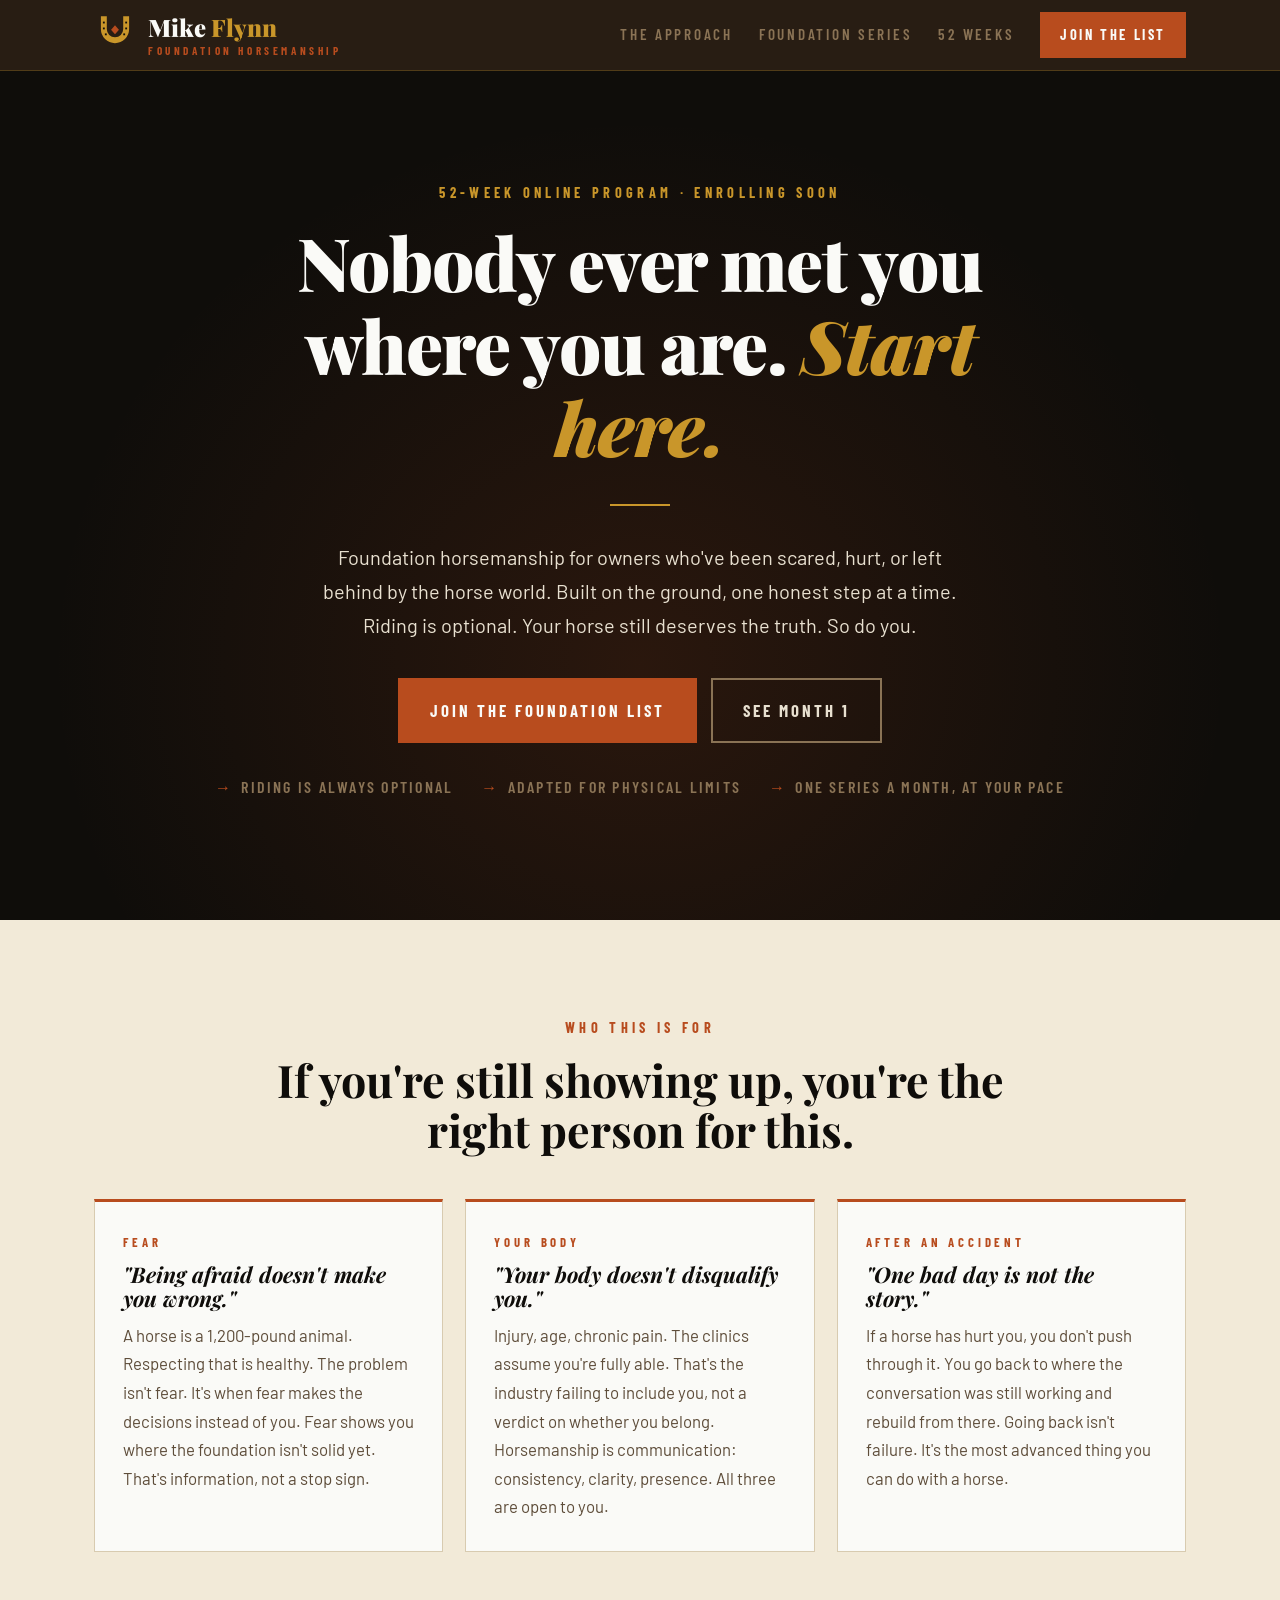
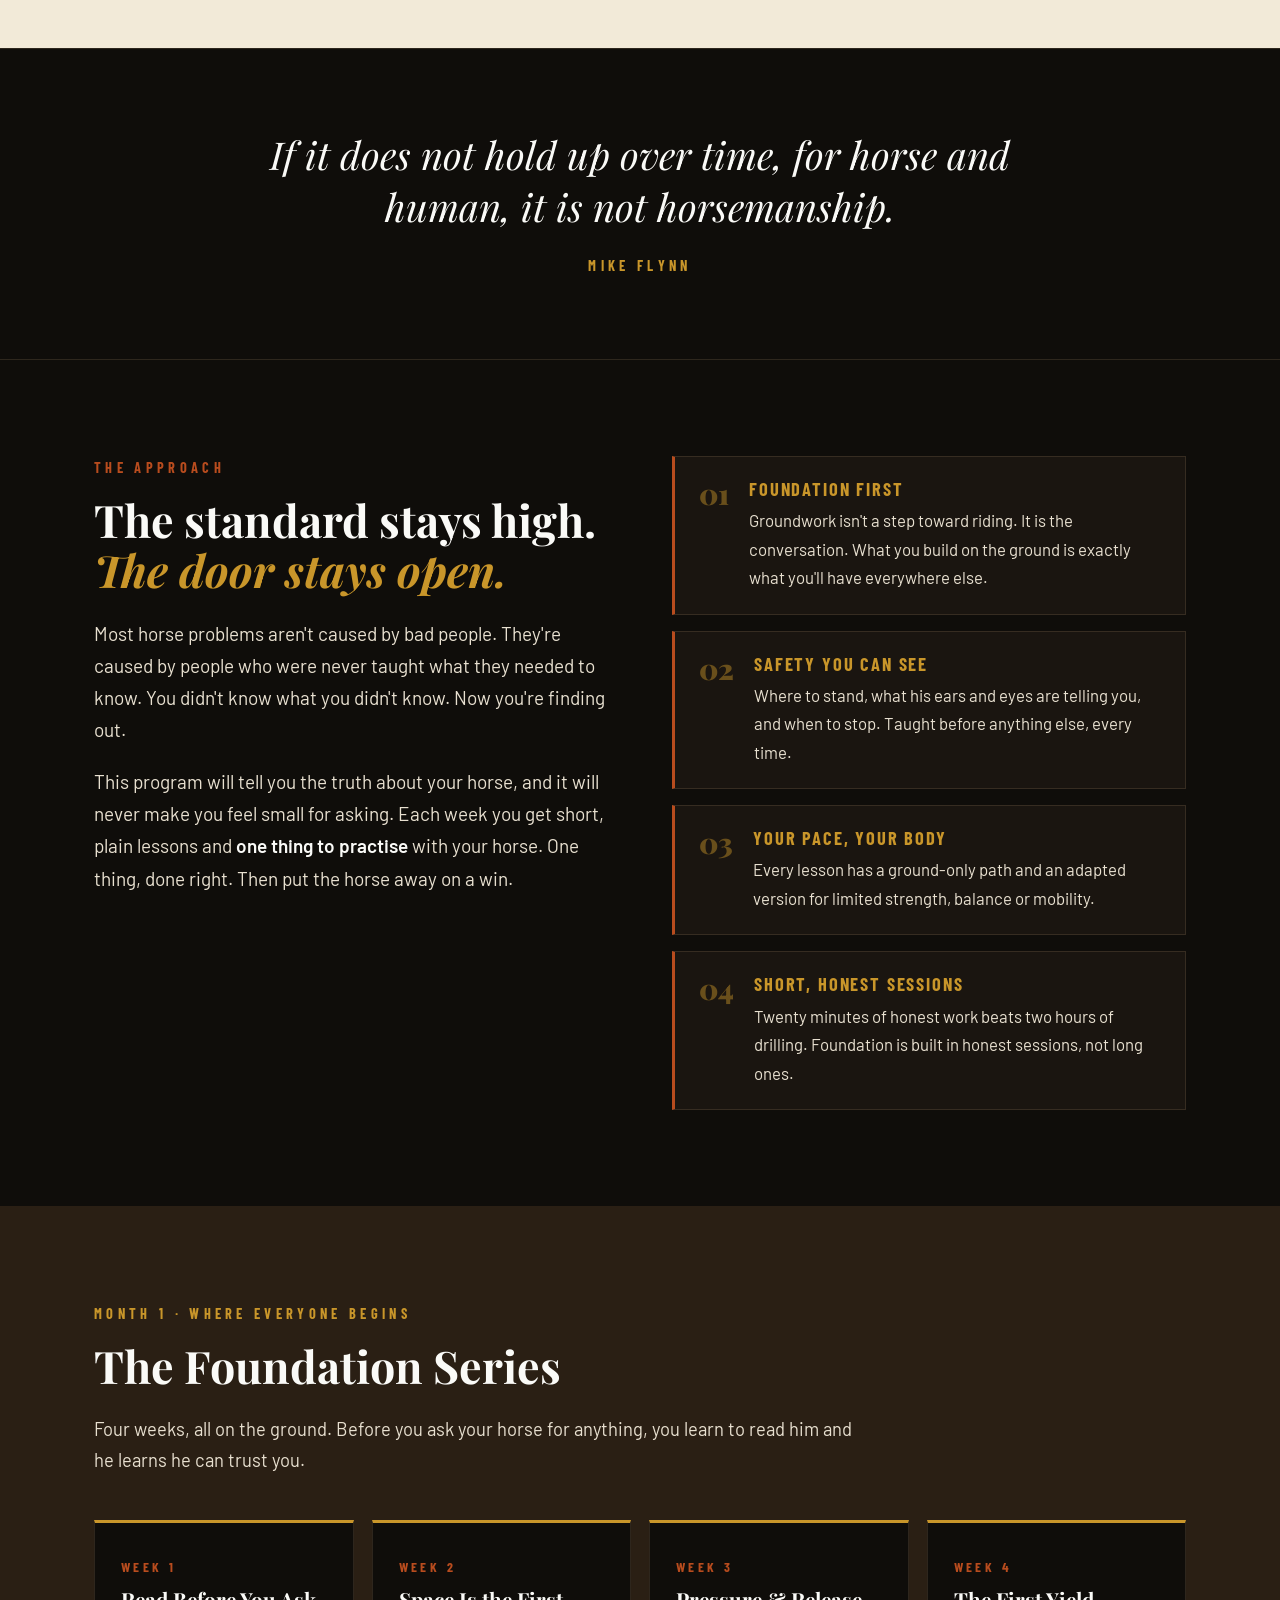
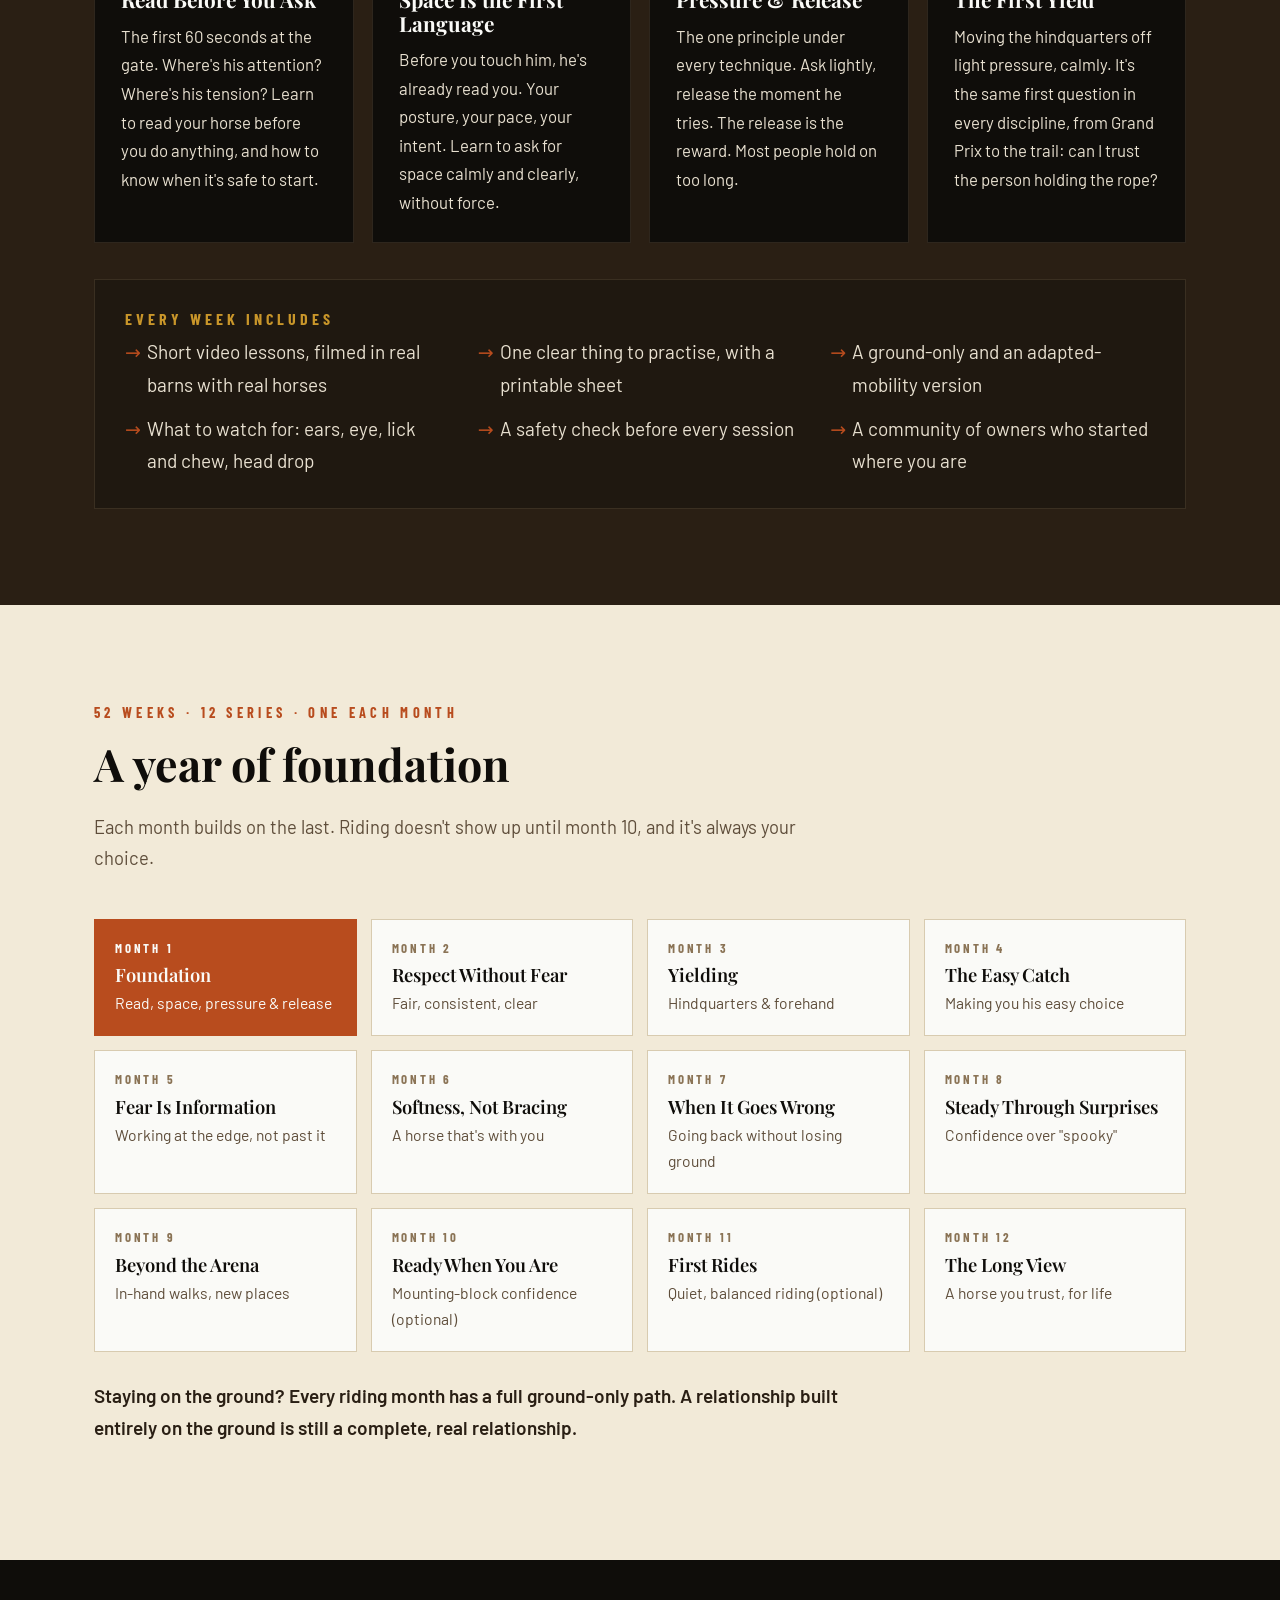
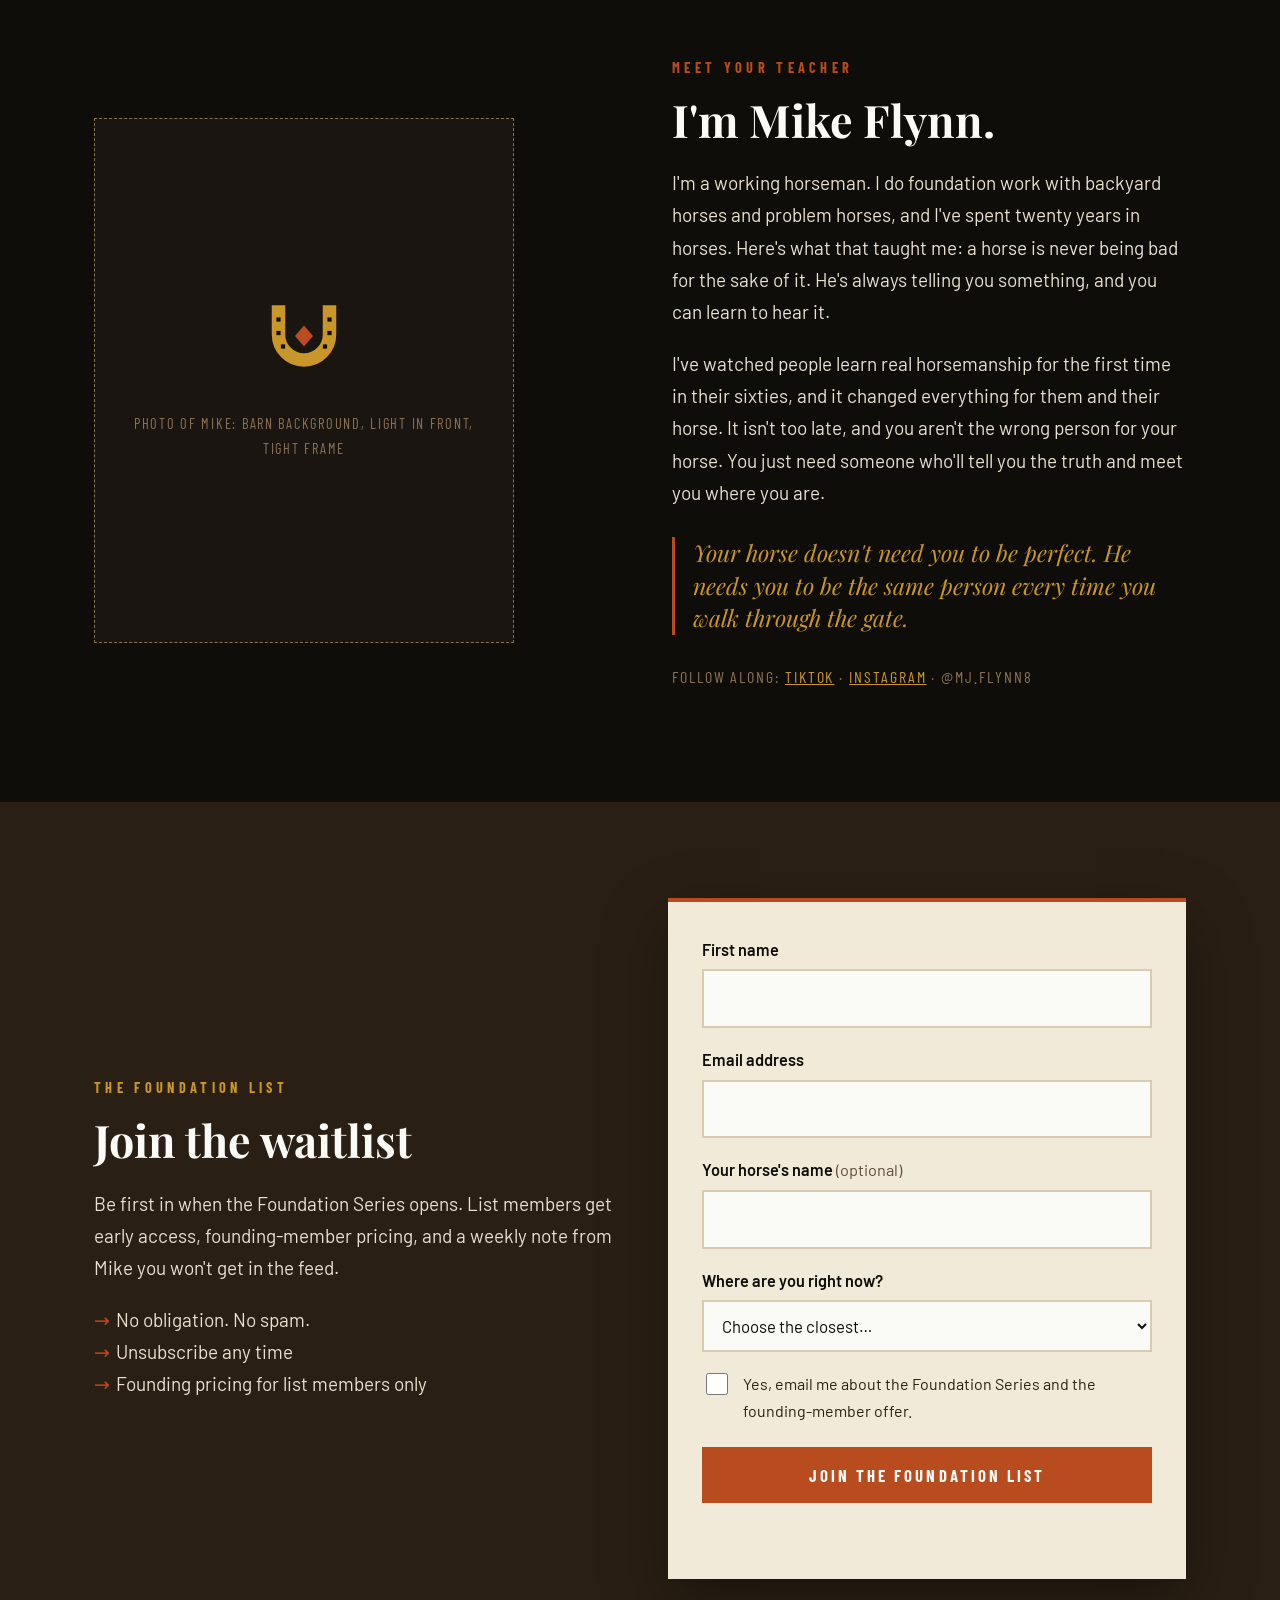
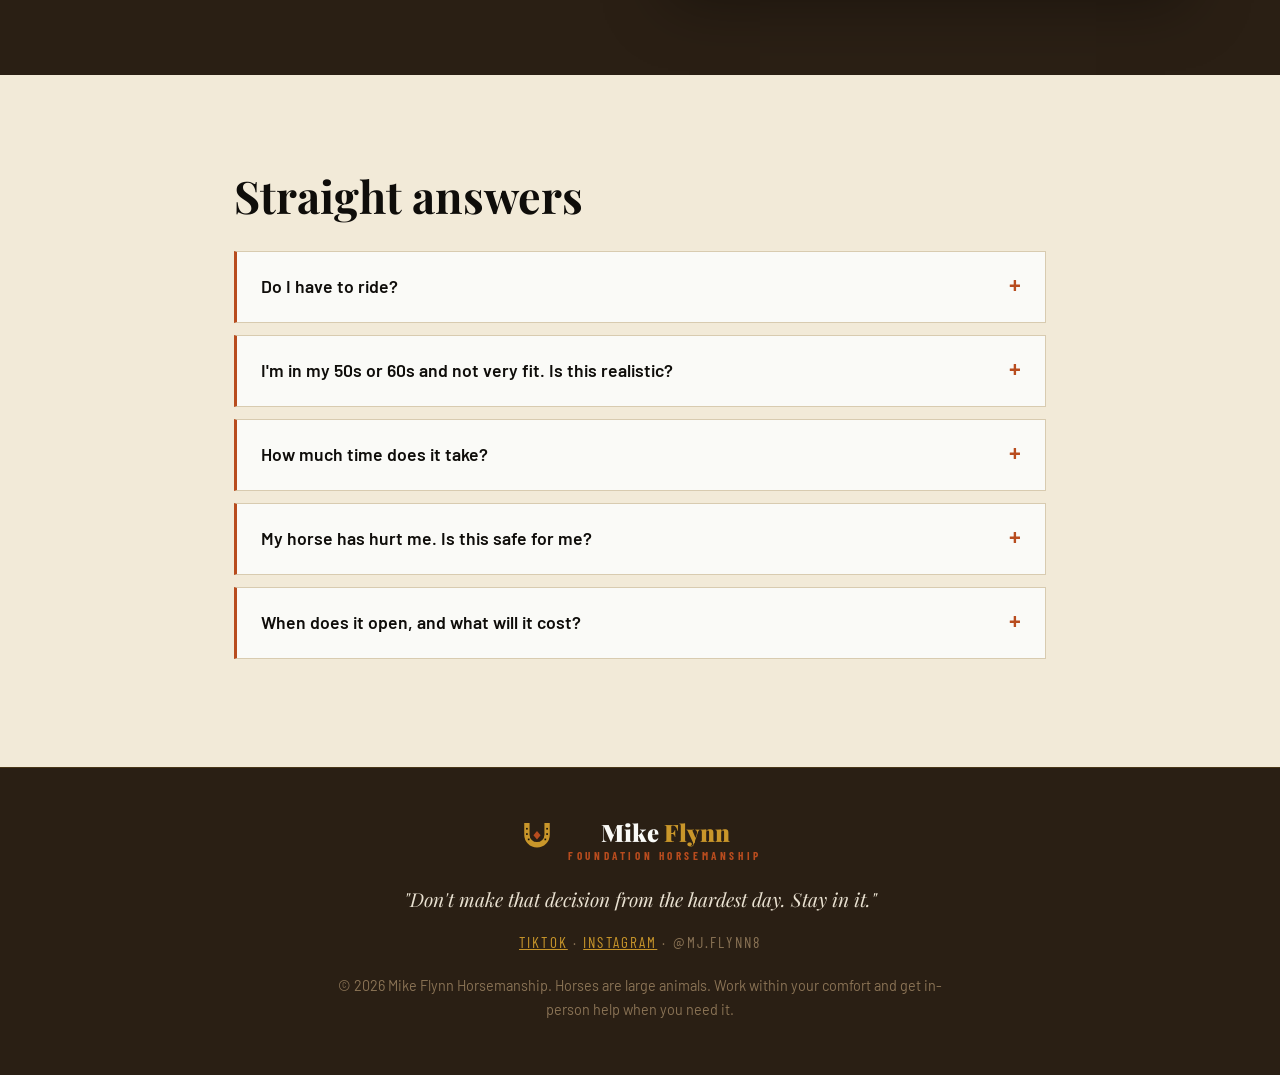
==== commit 741c5c53: "Align all member-facing copy with the program audience; add two-audience voice rule Co-Authored-By: " ====
--- a/index.html
+++ b/index.html
@@ -79,7 +79,7 @@
           <article class="card">
             <p class="card-tag">After an accident</p>
             <h3>"One bad day is not the story."</h3>
-            <p>If a horse has hurt you, you don't push through it. You go back to where the conversation was still working and rebuild from there. Going back isn't failure. It's the most advanced thing a horseman can do.</p>
+            <p>If a horse has hurt you, you don't push through it. You go back to where the conversation was still working and rebuild from there. Going back isn't failure. It's the most advanced thing you can do with a horse.</p>
           </article>
         </div>
       </div>
@@ -107,7 +107,7 @@
             Now you're finding out.
           </p>
           <p>
-            This program won't flatter your horse problems, and it won't make you feel small for having them.
+            This program will tell you the truth about your horse, and it will never make you feel small for asking.
             Each week you get short, plain lessons and <strong>one thing to practise</strong> with your horse.
             One thing, done right. Then put the horse away on a win.
           </p>
@@ -211,20 +211,20 @@
           <span>Photo of Mike: barn background, light in front, tight frame</span>
         </div>
         <div>
-          <p class="eyebrow">Meet your horseman</p>
+          <p class="eyebrow">Meet your teacher</p>
           <h2 id="about-h">I'm Mike Flynn.</h2>
           <!-- EDIT: confirm or adjust these details for Mike. -->
           <p>
             I'm a working horseman. I do foundation work with backyard horses and problem horses, and I've
-            spent twenty years in horses. Here's what that taught me: the horse is never wrong. He's responding
-            to exactly what he's been given.
+            spent twenty years in horses. Here's what that taught me: a horse is never being bad for the sake of it.
+            He's always telling you something, and you can learn to hear it.
           </p>
           <p>
             I've watched people learn real horsemanship for the first time in their sixties, and it changed
             everything for them and their horse. It isn't too late, and you aren't the wrong person for your horse.
             You just need someone who'll tell you the truth and meet you where you are.
           </p>
-          <p class="signature">The horse doesn't lie. He shows you exactly what you've been putting in.</p>
+          <p class="signature">Your horse doesn't need you to be perfect. He needs you to be the same person every time you walk through the gate.</p>
           <p class="handle">Follow along: <a href="https://www.tiktok.com/@mj.flynn8" rel="noopener">TikTok</a> · <a href="https://www.instagram.com/mj.flynn8/" rel="noopener">Instagram</a> · @mj.flynn8</p>
         </div>
       </div>
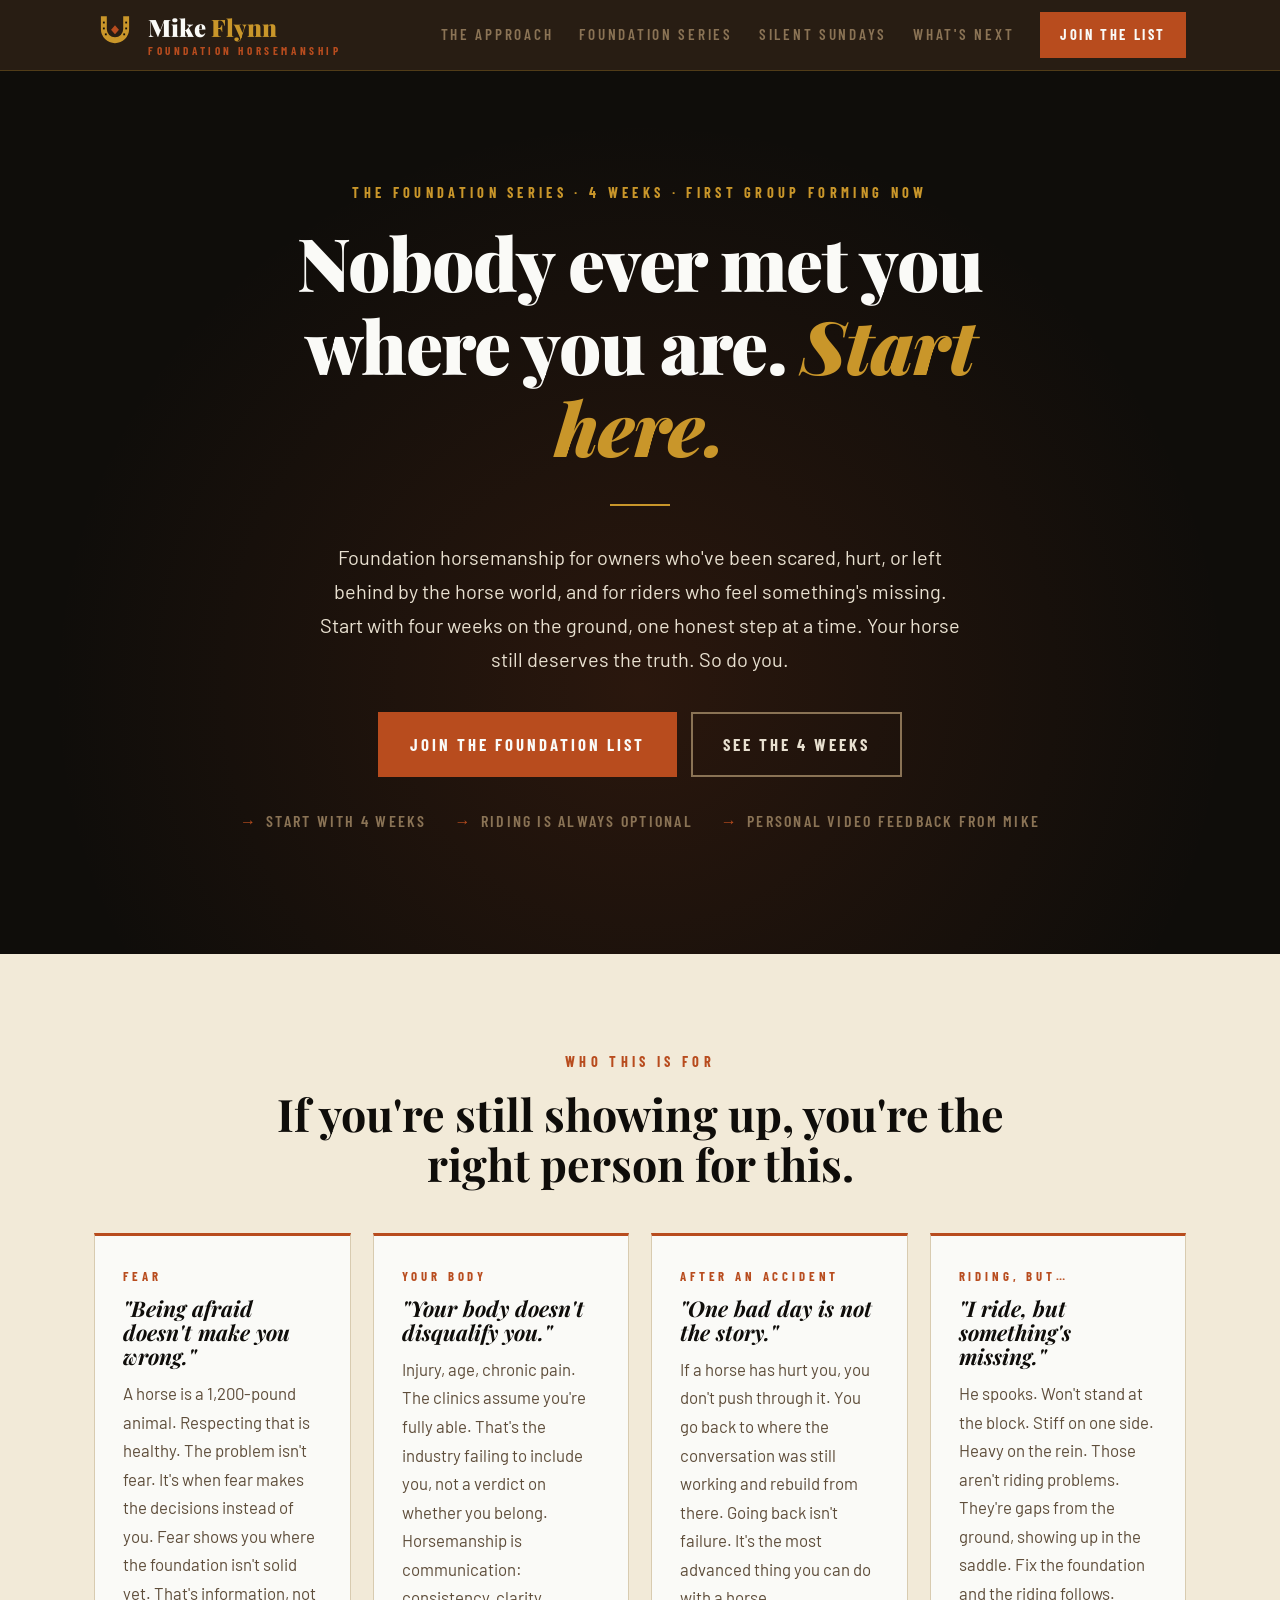
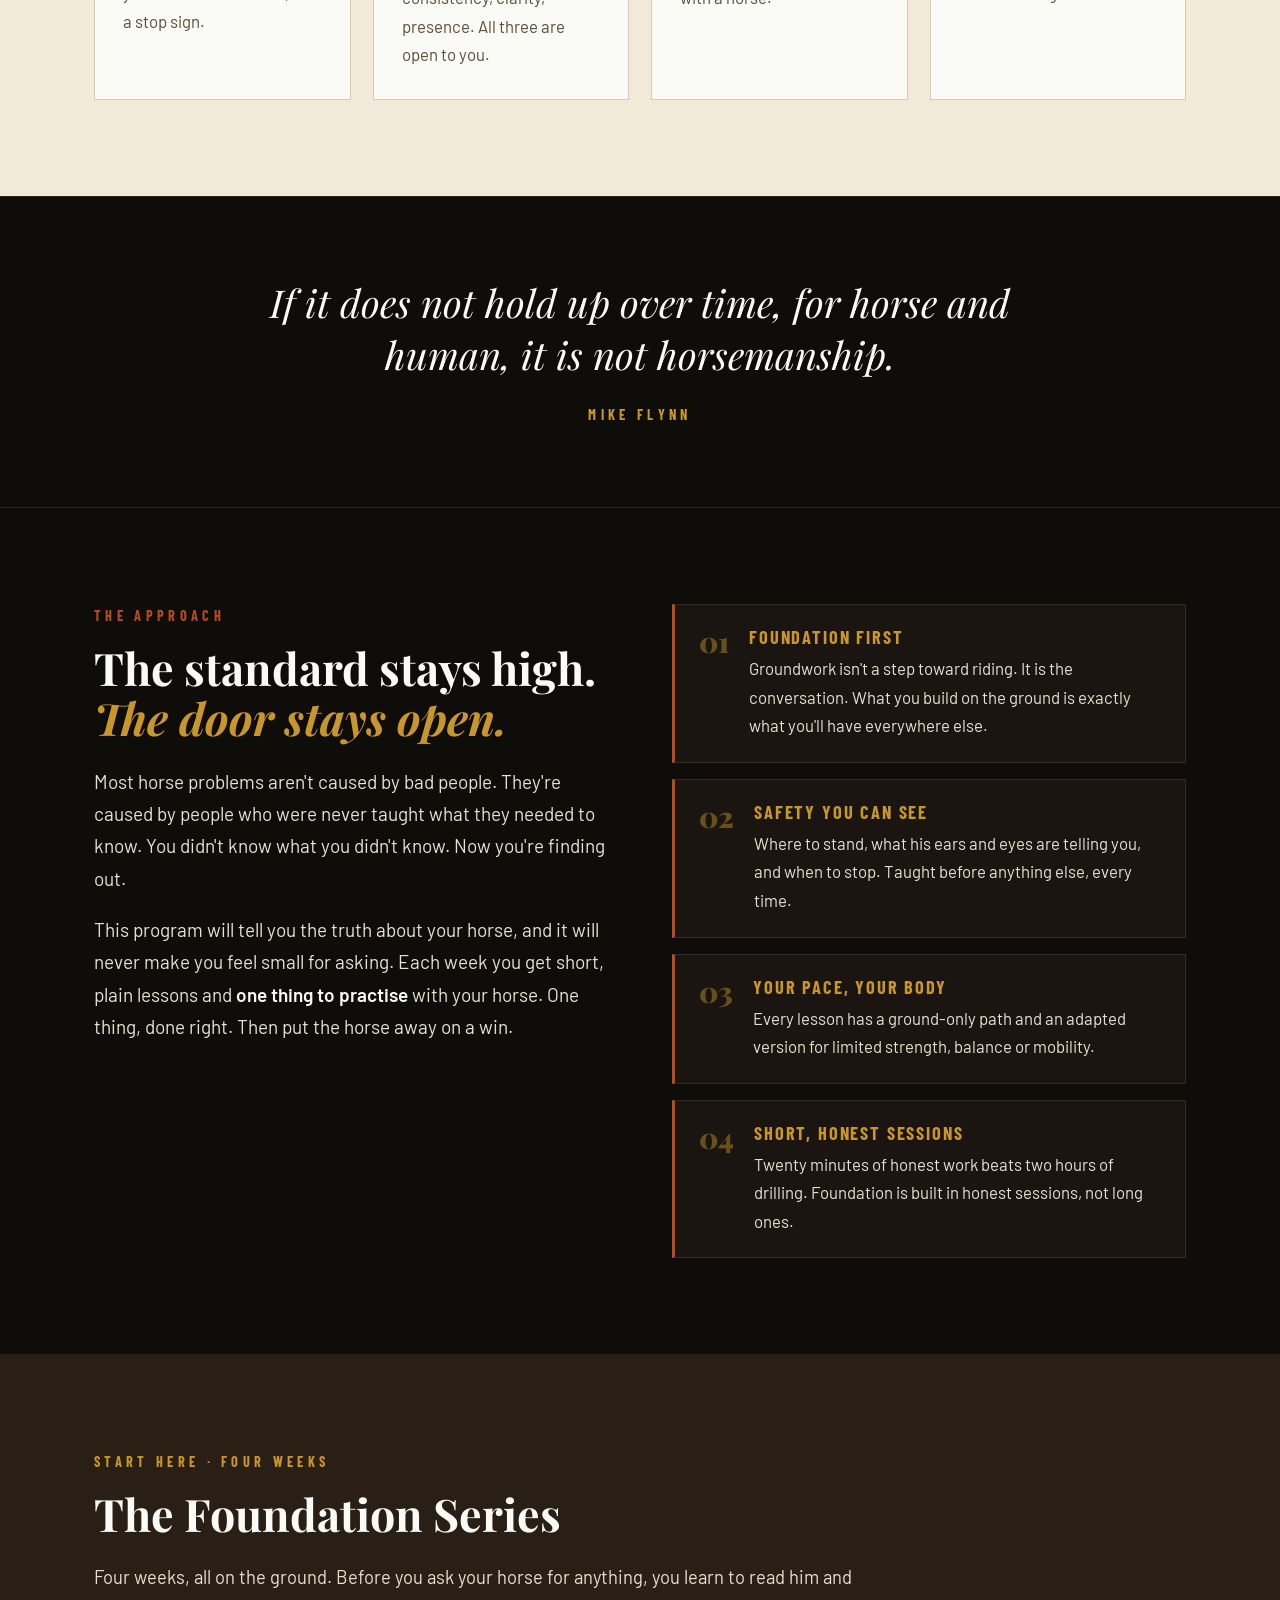
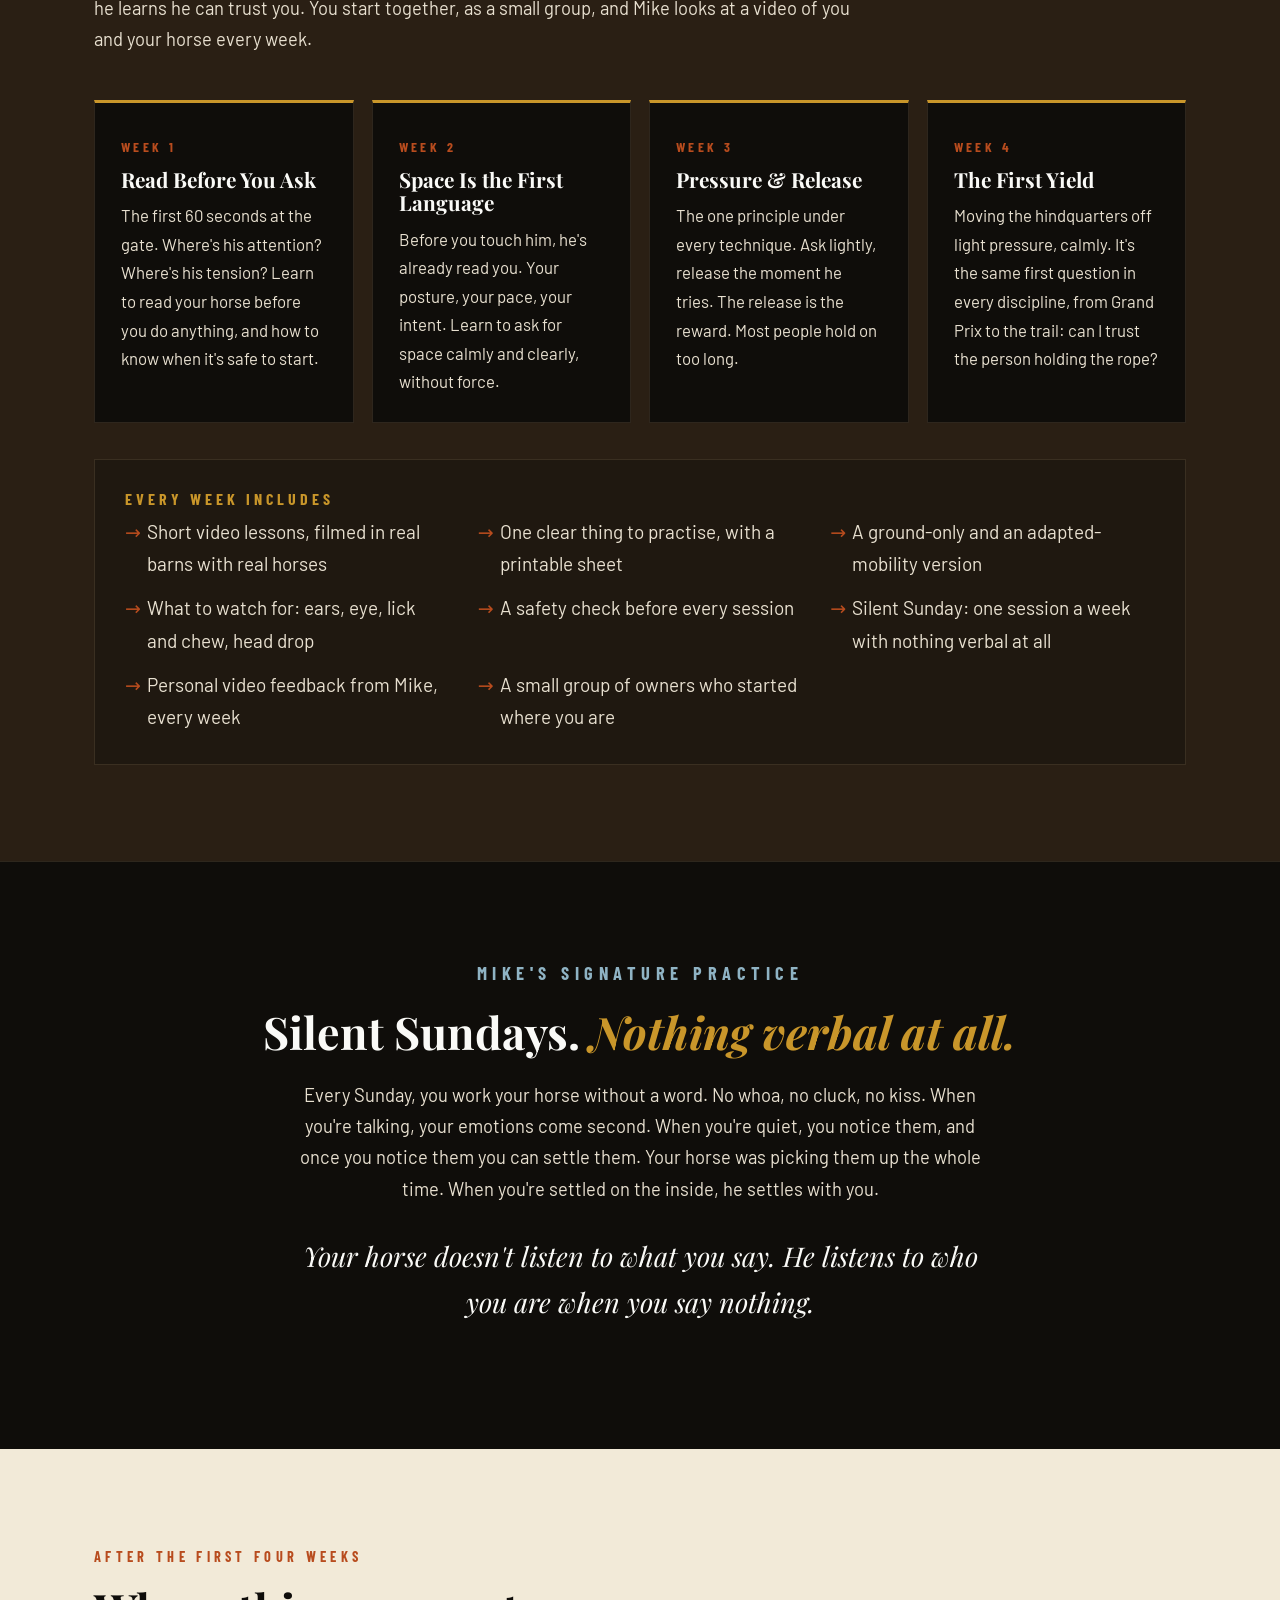
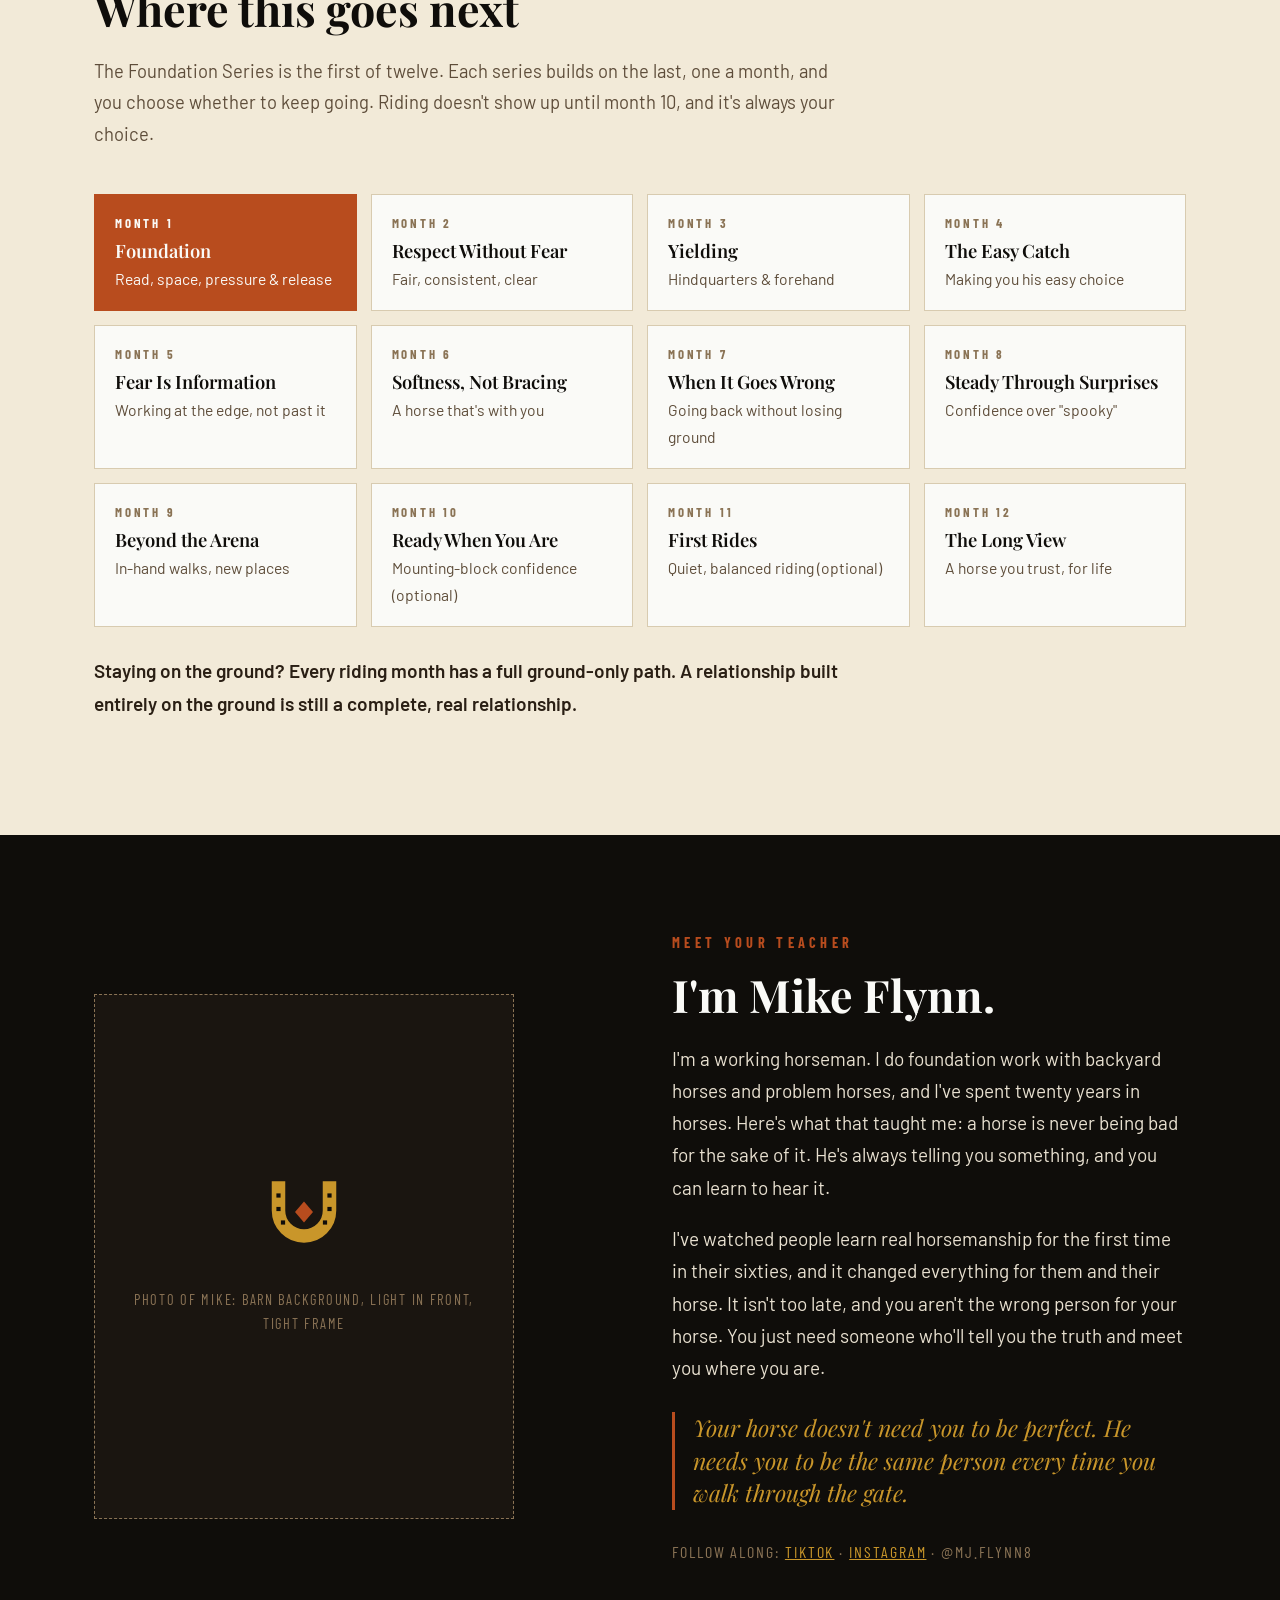
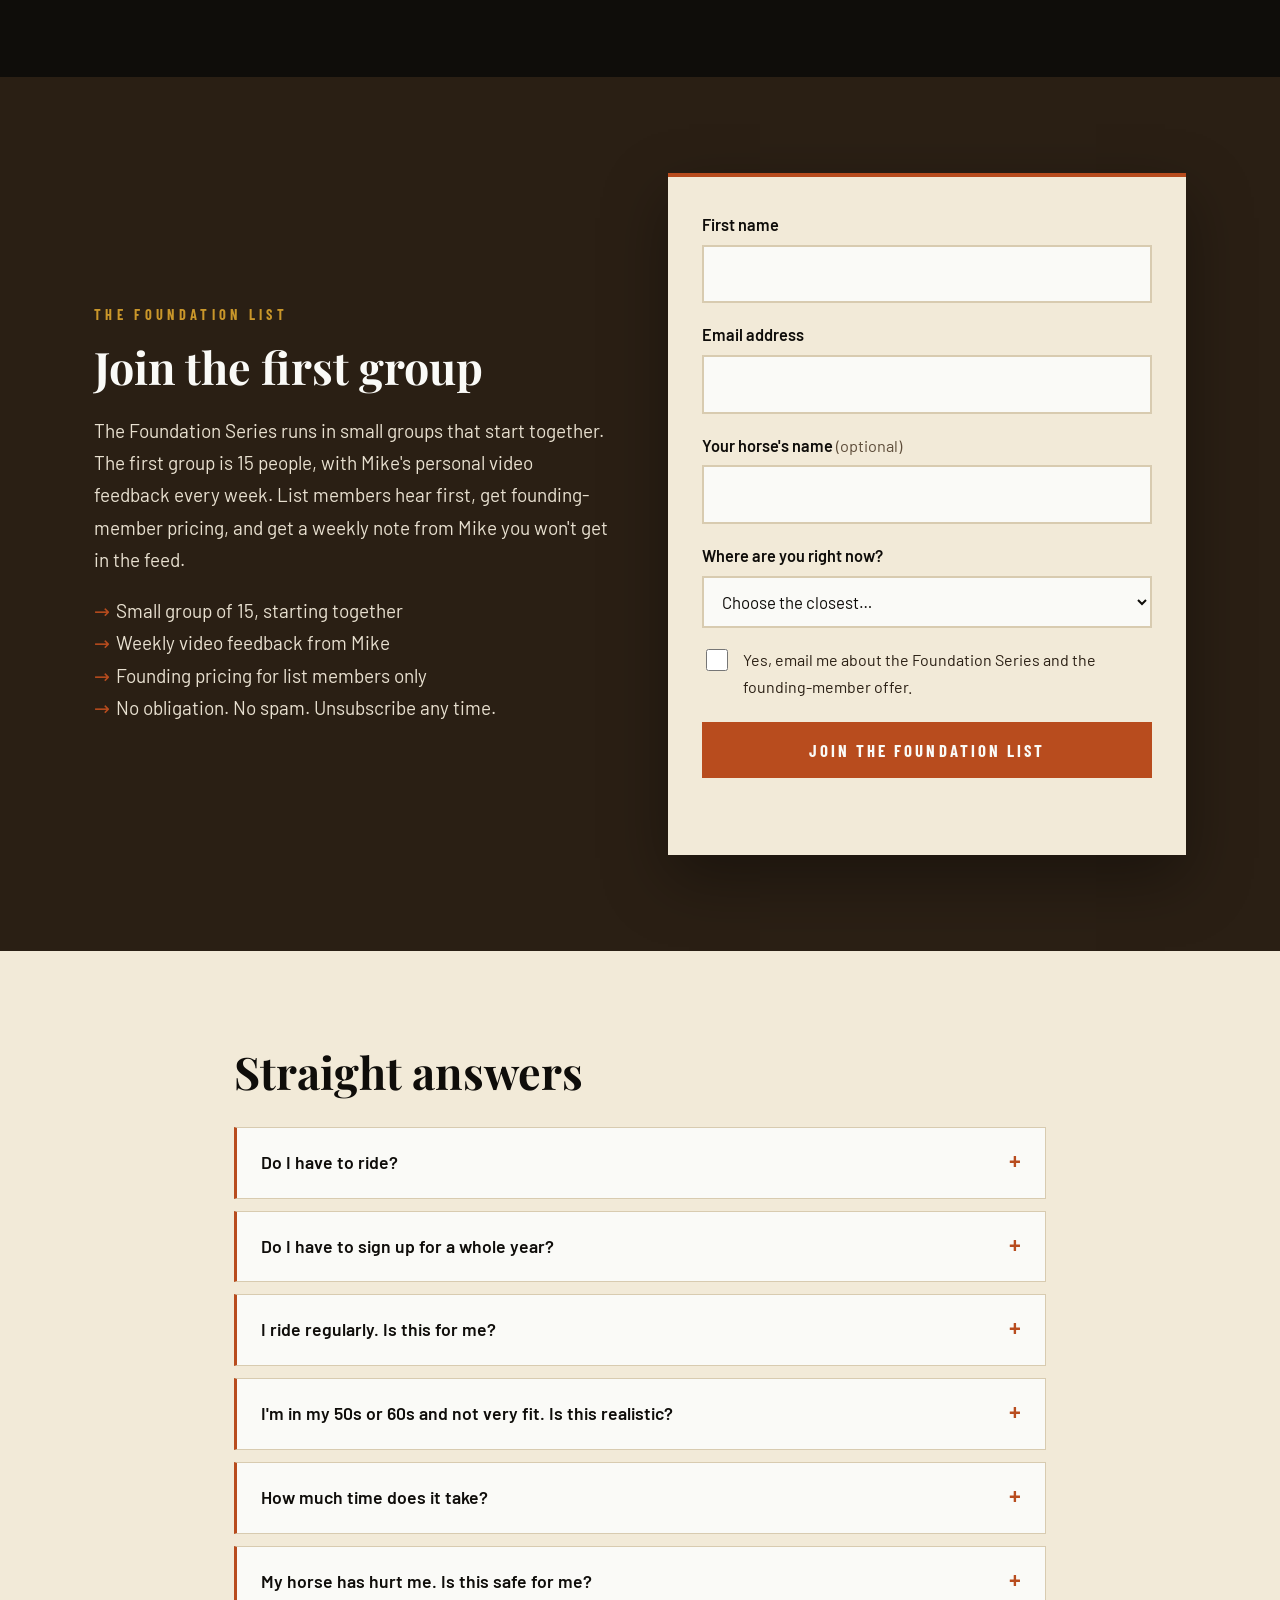
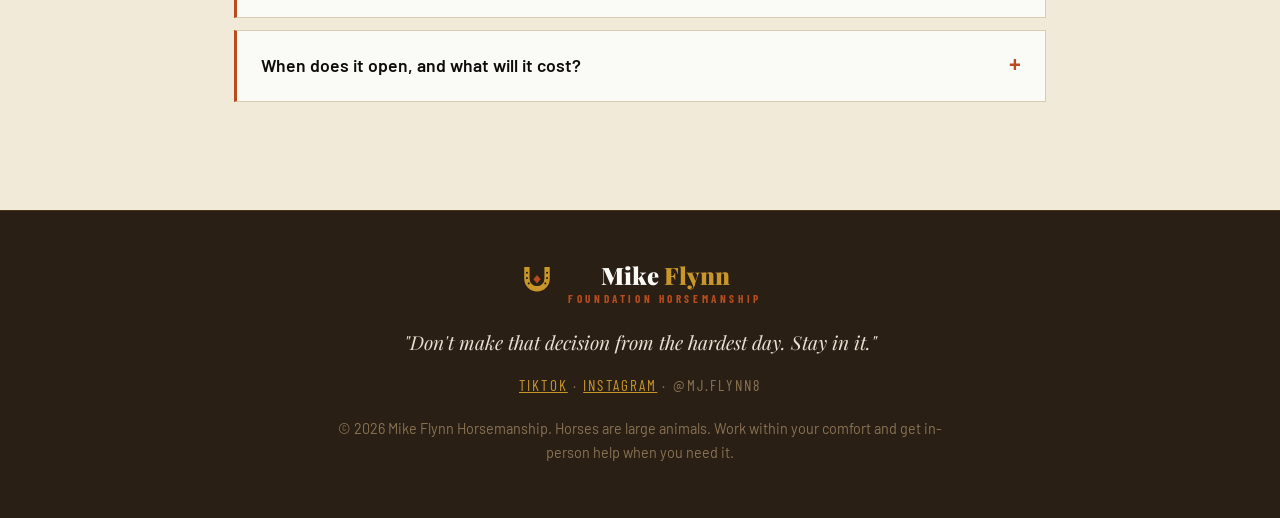
==== commit a1aad102: "Landing page: lead with the 4-week Foundation Series, add riders, Silent Sundays and founding group " ====
--- a/index.html
+++ b/index.html
@@ -3,11 +3,11 @@
 <head>
   <meta charset="utf-8">
   <meta name="viewport" content="width=device-width, initial-scale=1">
-  <title>Mike Flynn Horsemanship · Foundation Horsemanship, 52 Weeks</title>
-  <meta name="description" content="A 52-week online foundation horsemanship program for horse owners who've been scared, hurt, or left behind by the horse world. Riding is optional. Join the Foundation List for first access to the Foundation Series.">
+  <title>Mike Flynn Horsemanship · The Foundation Series</title>
+  <meta name="description" content="Start with four weeks on the ground. Foundation horsemanship for owners who've been scared, hurt, or left behind by the horse world, and riders who feel something's missing. Small groups, personal video feedback from Mike. Join the Foundation List.">
   <link rel="icon" href="assets/favicon.svg" type="image/svg+xml">
   <meta property="og:title" content="Mike Flynn Horsemanship · The Foundation Series">
-  <meta property="og:description" content="Nobody ever met you where you are. Start here. 52 weeks, 12 series, one each month.">
+  <meta property="og:description" content="Nobody ever met you where you are. Start here: four weeks on the ground, with personal feedback from Mike.">
   <link rel="preconnect" href="https://fonts.googleapis.com">
   <link rel="preconnect" href="https://fonts.gstatic.com" crossorigin>
   <link href="https://fonts.googleapis.com/css2?family=Playfair+Display:ital,wght@0,700;0,900;1,700&family=Barlow+Condensed:wght@600;700;800&family=Barlow:wght@400;500;600&display=swap" rel="stylesheet">
@@ -28,7 +28,8 @@
       <nav class="nav" aria-label="Main">
         <a href="#approach">The Approach</a>
         <a href="#foundation">Foundation Series</a>
-        <a href="#journey">52 Weeks</a>
+        <a href="#silent">Silent Sundays</a>
+        <a href="#journey">What's Next</a>
         <a class="btn btn-small" href="#waitlist">Join the List</a>
       </nav>
     </div>
@@ -38,22 +39,22 @@
     <!-- HERO -->
     <section class="hero" id="top">
       <div class="wrap hero-inner">
-        <p class="eyebrow">52-week online program · Enrolling soon</p>
+        <p class="eyebrow">The Foundation Series · 4 weeks · First group forming now</p>
         <h1>Nobody ever met you<br>where you are. <em>Start here.</em></h1>
         <div class="rule" aria-hidden="true"></div>
         <p class="lede">
           Foundation horsemanship for owners who've been scared, hurt, or left behind by the
-          horse world. Built on the ground, one honest step at a time. Riding is optional.
-          Your horse still deserves the truth. So do you.
+          horse world, and for riders who feel something's missing. Start with four weeks on the
+          ground, one honest step at a time. Your horse still deserves the truth. So do you.
         </p>
         <div class="hero-actions">
           <a class="btn" href="#waitlist">Join the Foundation List</a>
-          <a class="btn btn-ghost" href="#foundation">See Month 1</a>
+          <a class="btn btn-ghost" href="#foundation">See the 4 weeks</a>
         </div>
         <ul class="reassure">
+          <li>Start with 4 weeks</li>
           <li>Riding is always optional</li>
-          <li>Adapted for physical limits</li>
-          <li>One series a month, at your pace</li>
+          <li>Personal video feedback from Mike</li>
         </ul>
       </div>
     </section>
@@ -65,7 +66,7 @@
           <p class="eyebrow">Who this is for</p>
           <h2 id="for-h">If you're still showing up, you're the right person for this.</h2>
         </div>
-        <div class="cards three">
+        <div class="cards four">
           <article class="card">
             <p class="card-tag">Fear</p>
             <h3>"Being afraid doesn't make you wrong."</h3>
@@ -81,6 +82,11 @@
             <h3>"One bad day is not the story."</h3>
             <p>If a horse has hurt you, you don't push through it. You go back to where the conversation was still working and rebuild from there. Going back isn't failure. It's the most advanced thing you can do with a horse.</p>
           </article>
+          <article class="card">
+            <p class="card-tag">Riding, but&hellip;</p>
+            <h3>"I ride, but something's missing."</h3>
+            <p>He spooks. Won't stand at the block. Stiff on one side. Heavy on the rein. Those aren't riding problems. They're gaps from the ground, showing up in the saddle. Fix the foundation and the riding follows.</p>
+          </article>
         </div>
       </div>
     </section>
@@ -137,9 +143,9 @@
     <section class="section dark" id="foundation" aria-labelledby="foundation-h">
       <div class="wrap">
         <div class="section-head">
-          <p class="eyebrow">Month 1 · Where everyone begins</p>
+          <p class="eyebrow">Start here · Four weeks</p>
           <h2 id="foundation-h">The Foundation Series</h2>
-          <p>Four weeks, all on the ground. Before you ask your horse for anything, you learn to read him and he learns he can trust you.</p>
+          <p>Four weeks, all on the ground. Before you ask your horse for anything, you learn to read him and he learns he can trust you. You start together, as a small group, and Mike looks at a video of you and your horse every week.</p>
         </div>
         <ol class="weeks">
           <li class="week">
@@ -171,19 +177,36 @@
             <li>A ground-only and an adapted-mobility version</li>
             <li>What to watch for: ears, eye, lick and chew, head drop</li>
             <li>A safety check before every session</li>
-            <li>A community of owners who started where you are</li>
+            <li>Silent Sunday: one session a week with nothing verbal at all</li>
+            <li>Personal video feedback from Mike, every week</li>
+            <li>A small group of owners who started where you are</li>
           </ul>
         </div>
       </div>
     </section>
 
-    <!-- 52 WEEK JOURNEY -->
+    <!-- SILENT SUNDAYS -->
+    <section class="section silent-band" id="silent" aria-labelledby="silent-h">
+      <div class="wrap narrow">
+        <p class="eyebrow">Mike's signature practice</p>
+        <h2 id="silent-h">Silent Sundays. <em>Nothing verbal at all.</em></h2>
+        <p>
+          Every Sunday, you work your horse without a word. No whoa, no cluck, no kiss. When you're talking,
+          your emotions come second. When you're quiet, you notice them, and once you notice them you can
+          settle them. Your horse was picking them up the whole time. When you're settled on the inside,
+          he settles with you.
+        </p>
+        <p class="silent-line">Your horse doesn't listen to what you say. He listens to who you are when you say nothing.</p>
+      </div>
+    </section>
+
+    <!-- WHAT'S NEXT -->
     <section class="section light" id="journey" aria-labelledby="journey-h">
       <div class="wrap">
         <div class="section-head">
-          <p class="eyebrow">52 weeks · 12 series · one each month</p>
-          <h2 id="journey-h">A year of foundation</h2>
-          <p>Each month builds on the last. Riding doesn't show up until month 10, and it's always your choice.</p>
+          <p class="eyebrow">After the first four weeks</p>
+          <h2 id="journey-h">Where this goes next</h2>
+          <p>The Foundation Series is the first of twelve. Each series builds on the last, one a month, and you choose whether to keep going. Riding doesn't show up until month 10, and it's always your choice.</p>
         </div>
         <ol class="months">
           <li class="month current"><span>Month 1</span><strong>Foundation</strong><em>Read, space, pressure &amp; release</em></li>
@@ -235,15 +258,17 @@
       <div class="wrap waitlist-inner">
         <div class="waitlist-copy">
           <p class="eyebrow">The Foundation List</p>
-          <h2 id="waitlist-h">Join the waitlist</h2>
-          <p>
-            Be first in when the Foundation Series opens. List members get early access,
-            founding-member pricing, and a weekly note from Mike you won't get in the feed.
+          <h2 id="waitlist-h">Join the first group</h2>
+          <p>
+            The Foundation Series runs in small groups that start together. The first group is
+            15 people, with Mike's personal video feedback every week. List members hear first,
+            get founding-member pricing, and get a weekly note from Mike you won't get in the feed.
           </p>
           <ul class="ticks">
-            <li>No obligation. No spam.</li>
-            <li>Unsubscribe any time</li>
+            <li>Small group of 15, starting together</li>
+            <li>Weekly video feedback from Mike</li>
             <li>Founding pricing for list members only</li>
+            <li>No obligation. No spam. Unsubscribe any time.</li>
           </ul>
         </div>
 
@@ -271,6 +296,7 @@
               <option>My horse has scared me, and I'm still showing up</option>
               <option>I'm rebuilding after an accident</option>
               <option>My body has limits the clinics don't allow for</option>
+              <option>I'm riding, but something's missing</option>
               <option>I'd rather stay on the ground</option>
               <option>I feel like I've failed my horse</option>
               <option>Something else</option>
@@ -292,7 +318,15 @@
         <h2 id="faq-h">Straight answers</h2>
         <details>
           <summary>Do I have to ride?</summary>
-          <p>No. The first nine months are all ground work, and the riding months each have a full ground-only path. Your horse doesn't need you to ride him to know you're his person.</p>
+          <p>No. The Foundation Series is all ground work, and so are the first nine months if you keep going. The riding months each have a full ground-only path. Your horse doesn't need you to ride him to know you're his person.</p>
+        </details>
+        <details>
+          <summary>Do I have to sign up for a whole year?</summary>
+          <p>No. You start with the four-week Foundation Series. If it helps, you can carry on to the next series. If it doesn't, you've lost nothing but four weeks of honest work with your horse.</p>
+        </details>
+        <details>
+          <summary>I ride regularly. Is this for me?</summary>
+          <p>Yes. Spooking, not standing at the block, stiffness on one side, a horse that's heavy on the rein: those usually start on the ground. The Foundation Series fixes them there, so your riding follows.</p>
         </details>
         <details>
           <summary>I'm in my 50s or 60s and not very fit. Is this realistic?</summary>
@@ -308,7 +342,7 @@
         </details>
         <details>
           <summary>When does it open, and what will it cost?</summary>
-          <p>Enrollment opens soon. Foundation List members hear first and get founding-member pricing before it's announced publicly.</p>
+          <p>The first group of 15 is forming now. Foundation List members hear first and get founding-member pricing before it's announced publicly.</p>
         </details>
       </div>
     </section>
--- a/styles.css
+++ b/styles.css
@@ -114,6 +114,9 @@
 .cards { display: grid; gap: 22px; }
 .cards.three { grid-template-columns: repeat(3, 1fr); }
 @media (max-width: 900px) { .cards.three { grid-template-columns: 1fr; } }
+.cards.four { grid-template-columns: repeat(4, 1fr); }
+@media (max-width: 1100px) { .cards.four { grid-template-columns: repeat(2, 1fr); } }
+@media (max-width: 640px) { .cards.four { grid-template-columns: 1fr; } }
 .card { background: var(--white); border: 1px solid var(--line-light); border-top: 3px solid var(--rust); padding: 30px 28px; }
 .card-tag { font-family: var(--font-label); font-weight: 700; font-size: .8rem; letter-spacing: .3em; text-transform: uppercase; color: var(--rust); margin-bottom: .6em; }
 .card h3 { font-style: italic; font-size: 1.35rem; }
@@ -202,3 +205,9 @@
 .site-footer p { margin: 0; font-family: var(--font-label); letter-spacing: .14em; text-transform: uppercase; color: var(--dust); font-size: .95rem; }
 .site-footer .footer-quote { font-family: var(--font-display); font-style: italic; text-transform: none; letter-spacing: 0; font-size: 1.2rem; color: var(--bone); margin: 12px 0 4px; }
 .site-footer .small { font-family: var(--font-body); text-transform: none; letter-spacing: 0; font-size: .9rem; max-width: 640px; margin-top: 8px; }
+
+/* Silent Sundays band */
+.silent-band { background: var(--ink); text-align: center; border-top: 1px solid var(--line-dark); }
+.silent-band .eyebrow { color: #8fb3c4; }
+.silent-band p { font-size: 1.15rem; max-width: 700px; margin-left: auto; margin-right: auto; }
+.silent-band .silent-line { font-family: var(--font-display); font-style: italic; font-size: clamp(1.3rem, 2.6vw, 1.7rem); color: var(--white); margin-top: 28px; }
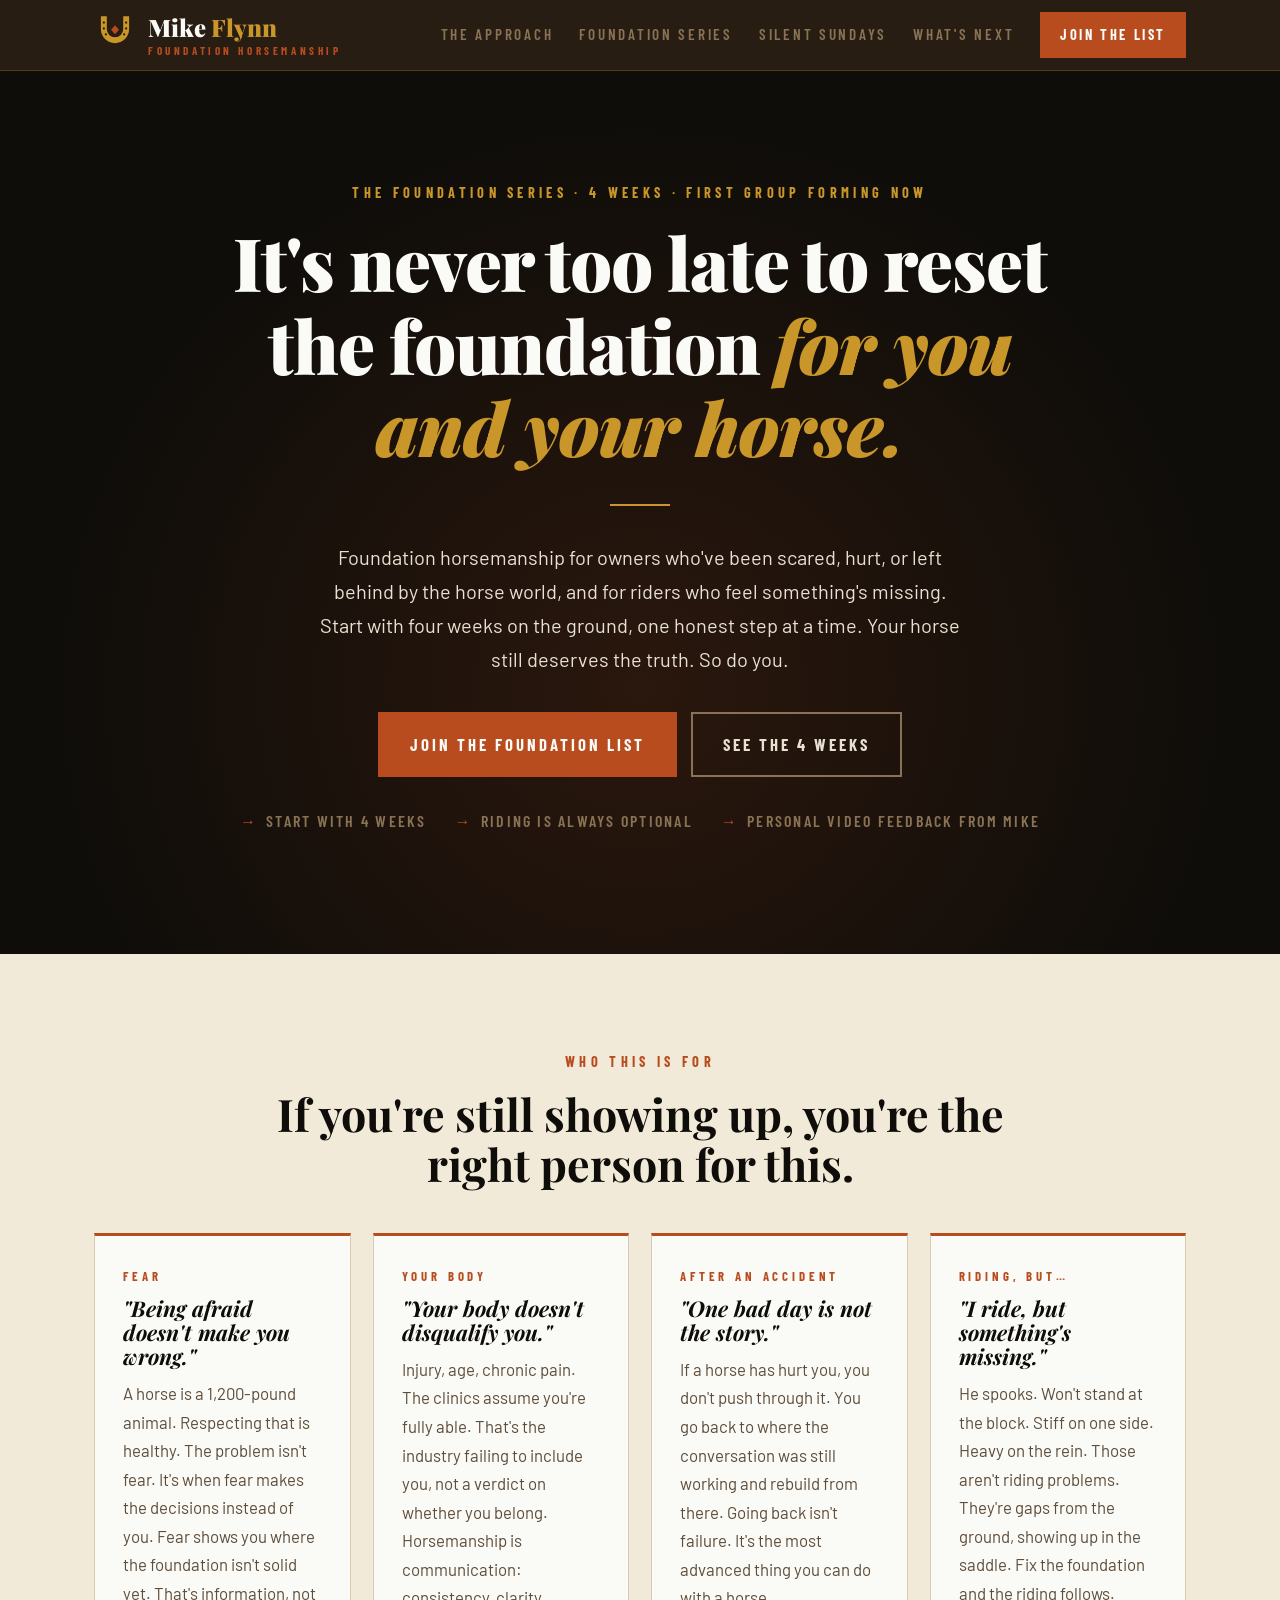
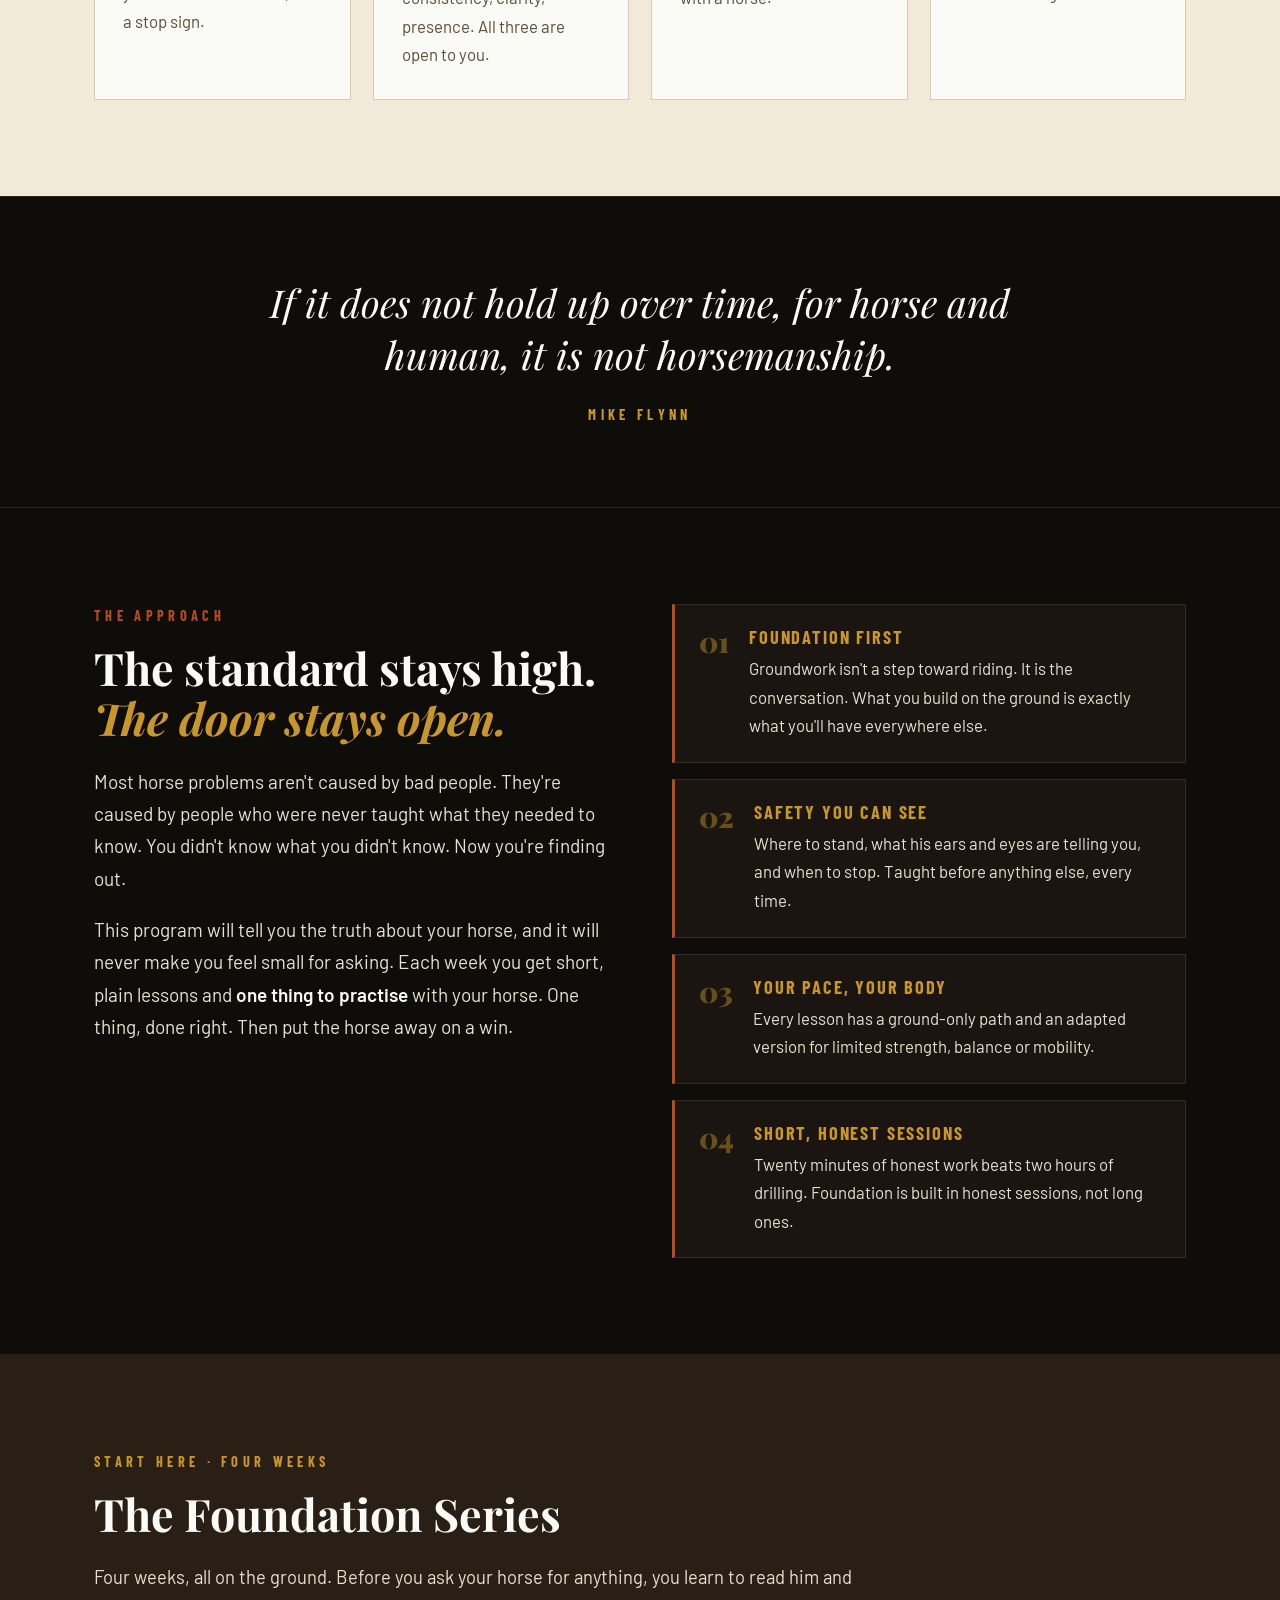
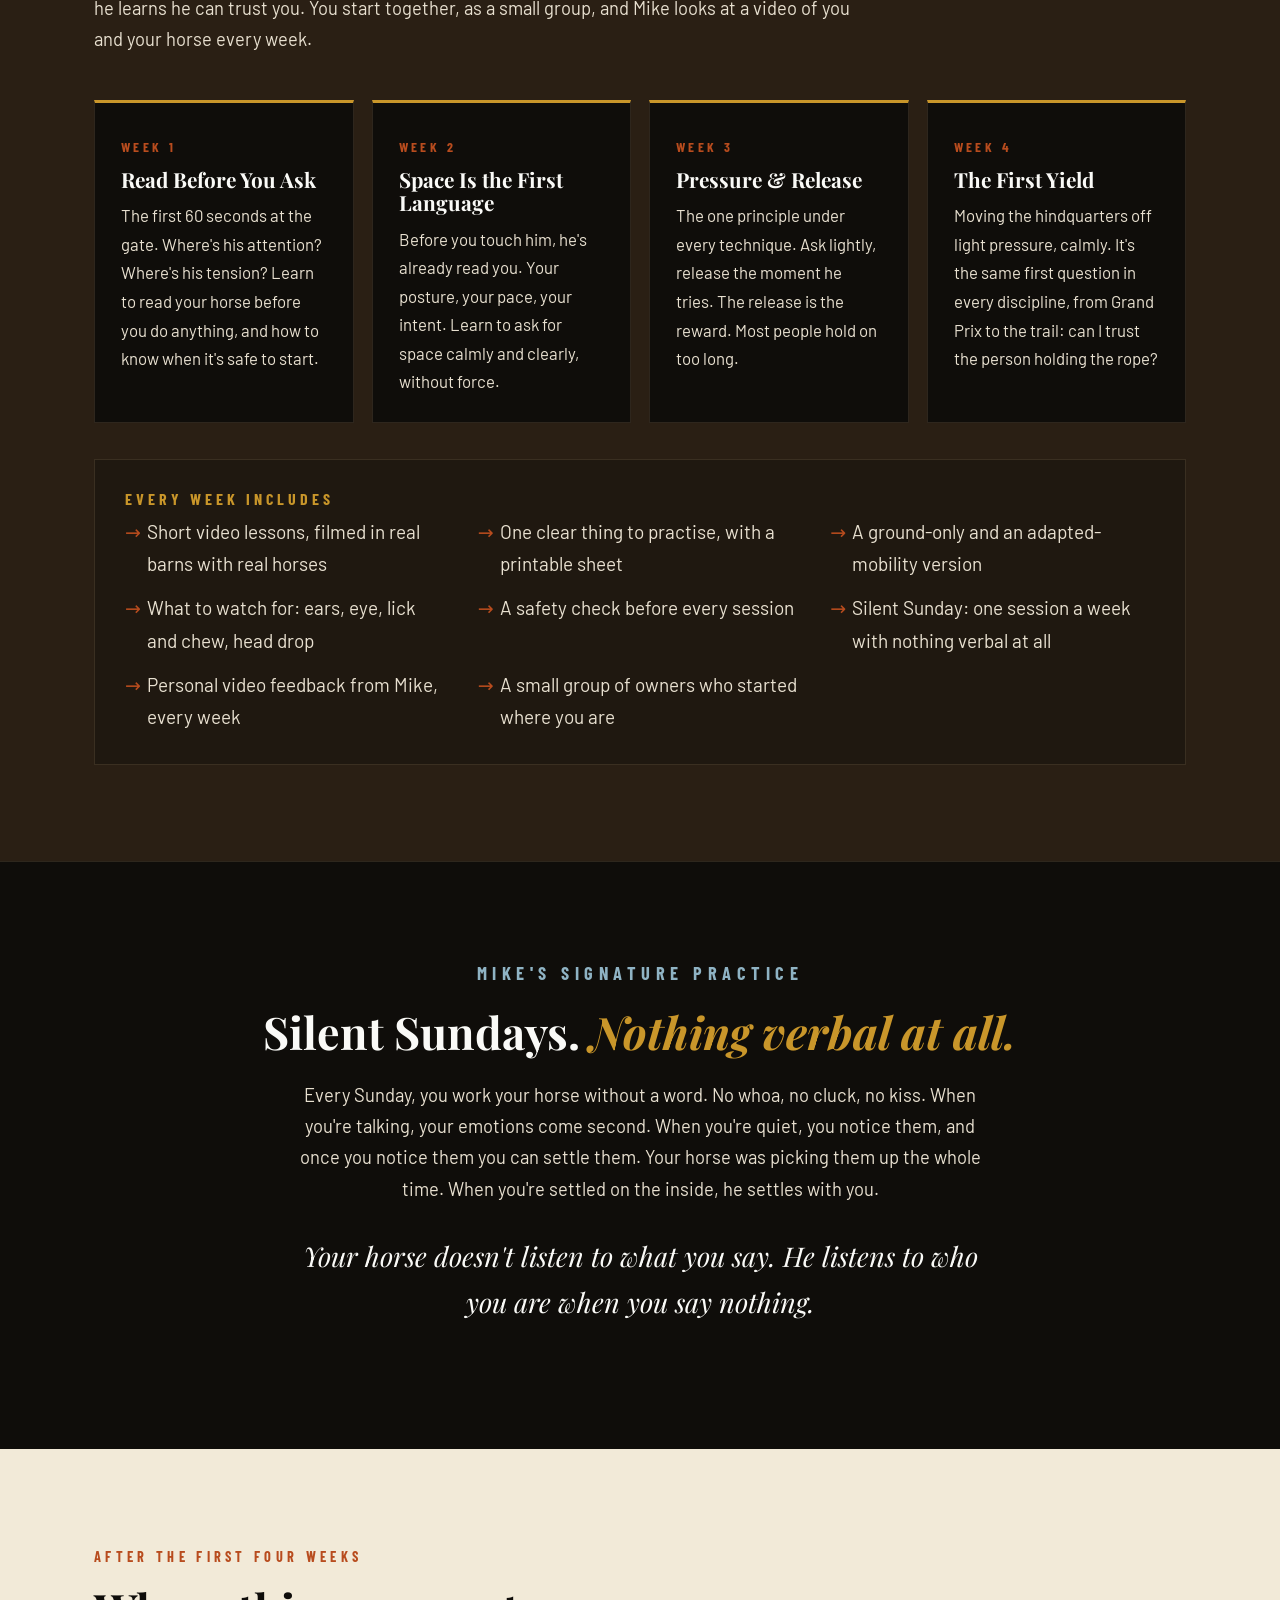
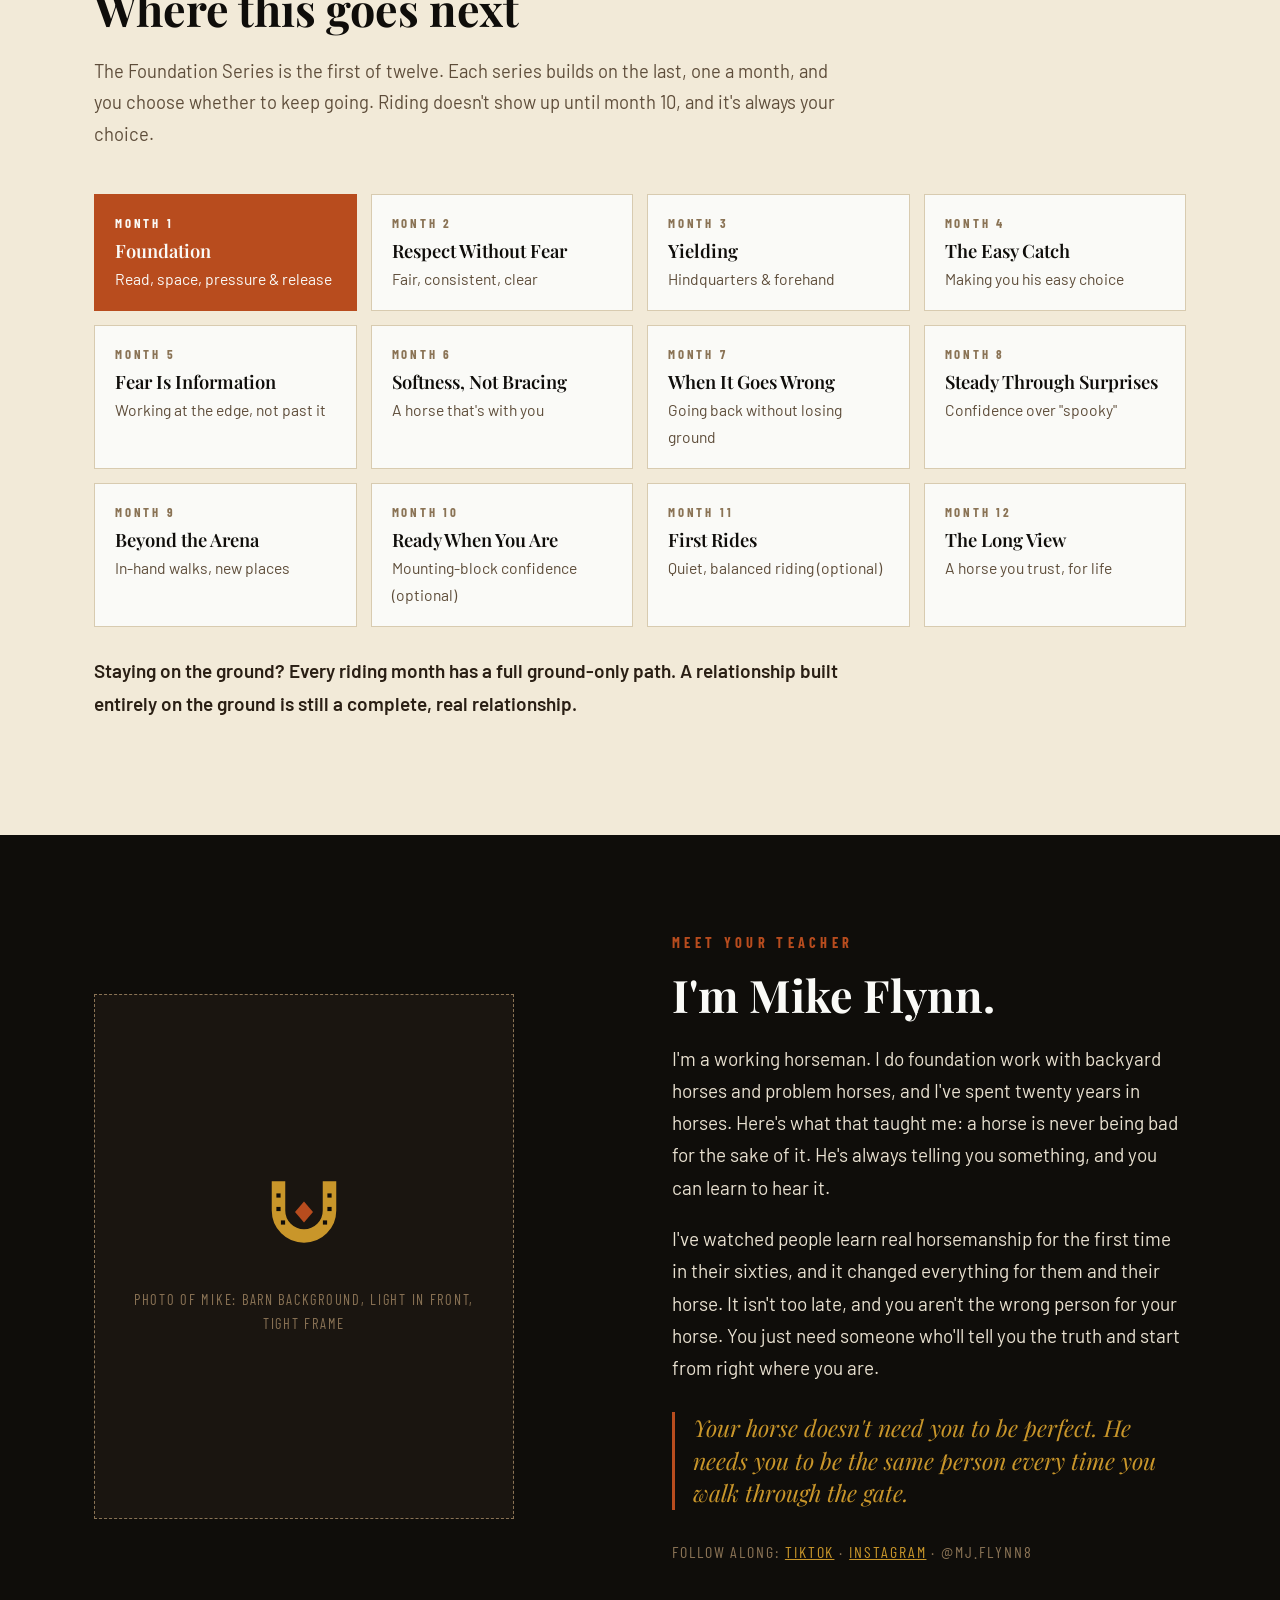
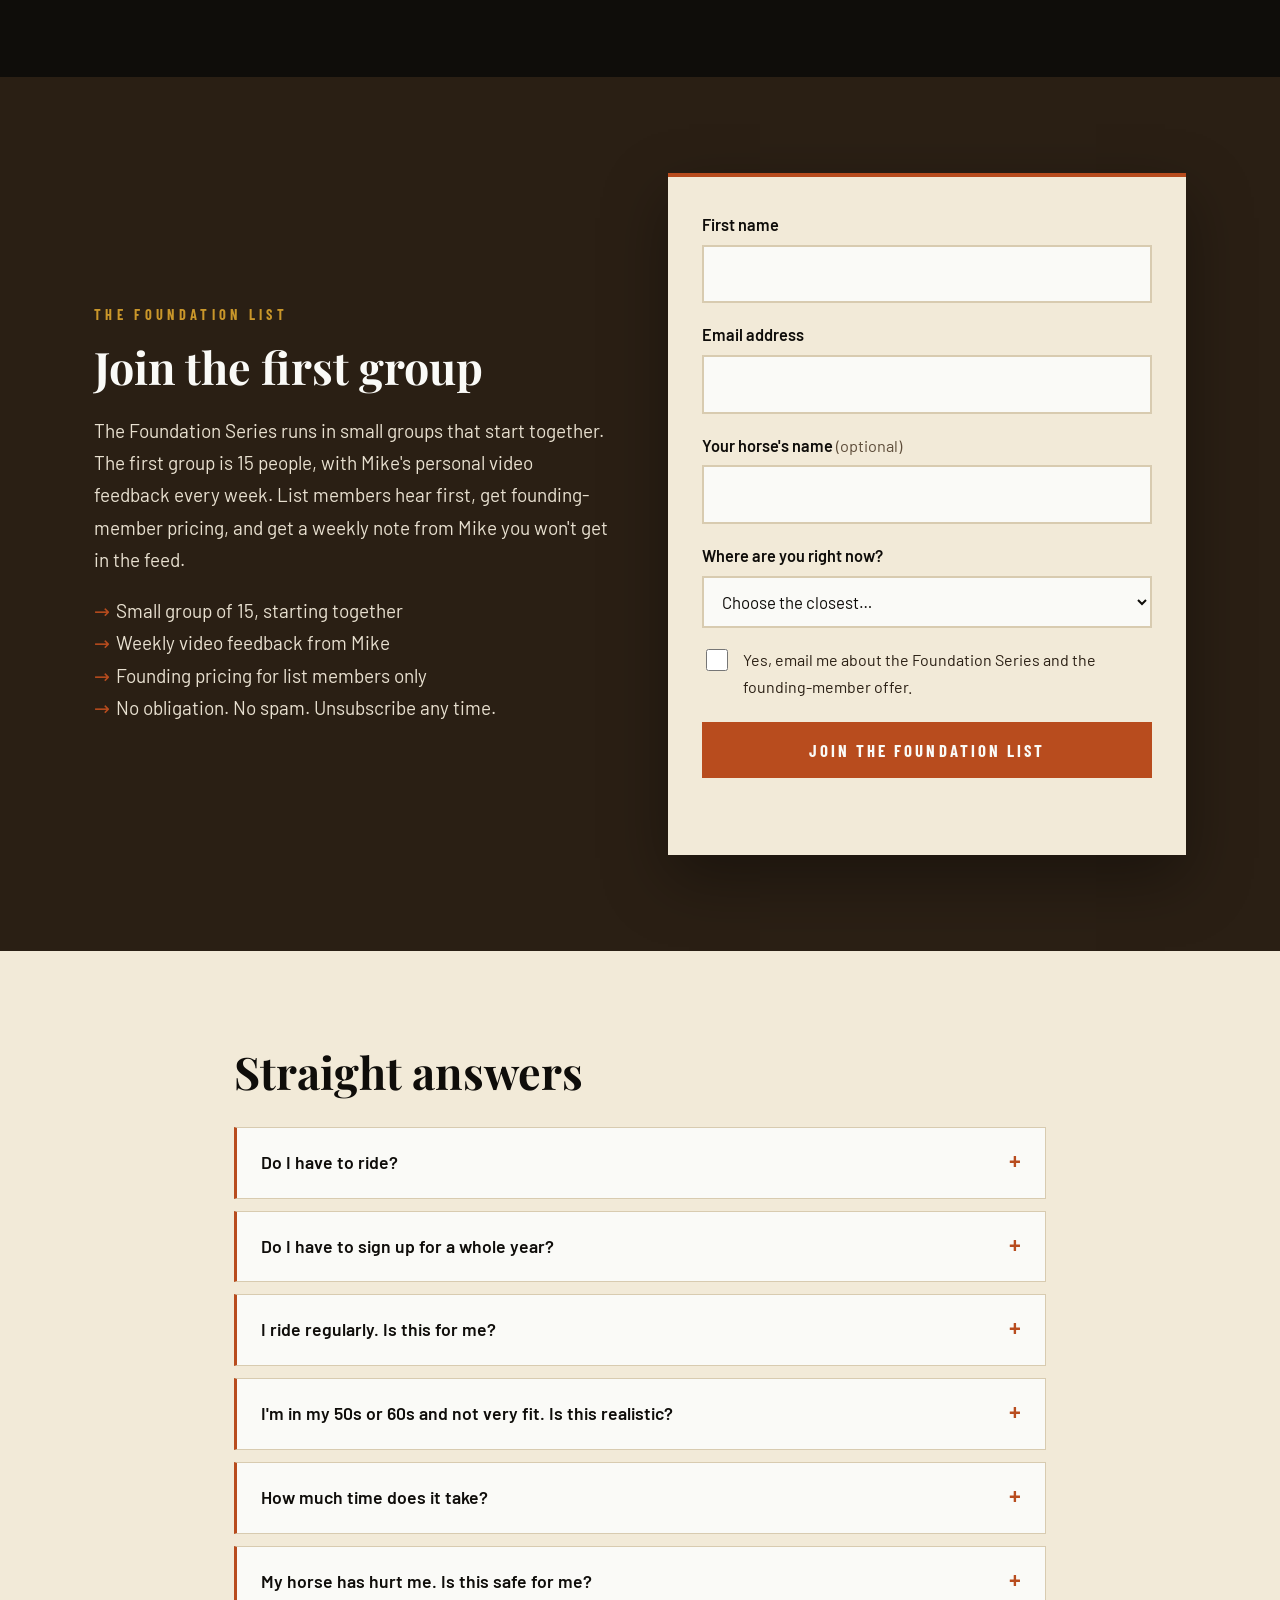
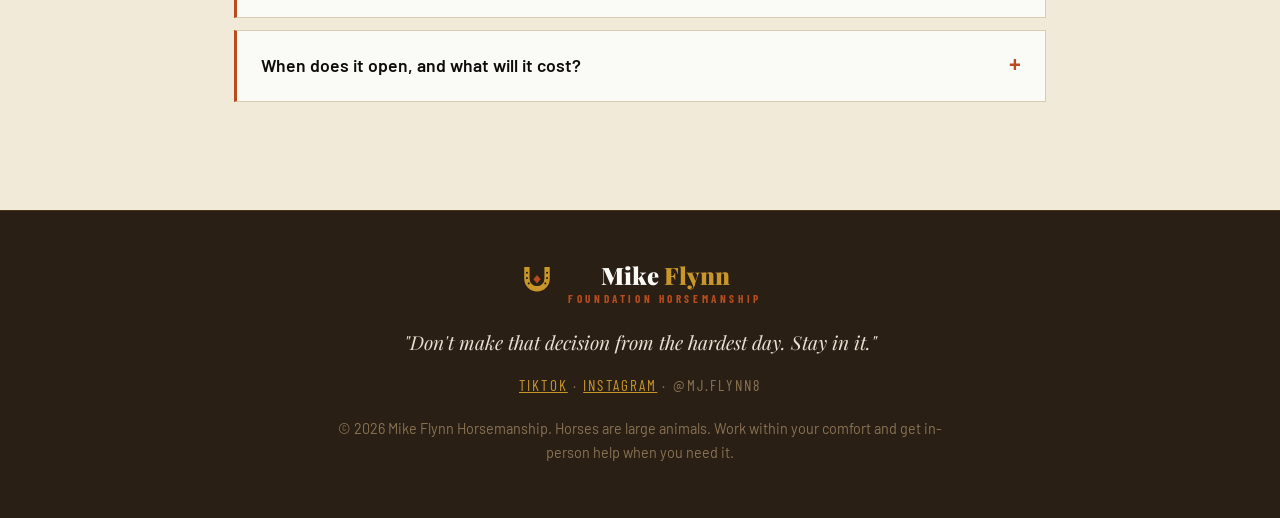
==== commit 044ff703: "New headline: It's never too late to reset the foundation for you and your horse Co-Authored-By: Cla" ====
--- a/index.html
+++ b/index.html
@@ -7,7 +7,7 @@
   <meta name="description" content="Start with four weeks on the ground. Foundation horsemanship for owners who've been scared, hurt, or left behind by the horse world, and riders who feel something's missing. Small groups, personal video feedback from Mike. Join the Foundation List.">
   <link rel="icon" href="assets/favicon.svg" type="image/svg+xml">
   <meta property="og:title" content="Mike Flynn Horsemanship · The Foundation Series">
-  <meta property="og:description" content="Nobody ever met you where you are. Start here: four weeks on the ground, with personal feedback from Mike.">
+  <meta property="og:description" content="It's never too late to reset the foundation for you and your horse. Four weeks on the ground, with personal feedback from Mike.">
   <link rel="preconnect" href="https://fonts.googleapis.com">
   <link rel="preconnect" href="https://fonts.gstatic.com" crossorigin>
   <link href="https://fonts.googleapis.com/css2?family=Playfair+Display:ital,wght@0,700;0,900;1,700&family=Barlow+Condensed:wght@600;700;800&family=Barlow:wght@400;500;600&display=swap" rel="stylesheet">
@@ -40,7 +40,7 @@
     <section class="hero" id="top">
       <div class="wrap hero-inner">
         <p class="eyebrow">The Foundation Series · 4 weeks · First group forming now</p>
-        <h1>Nobody ever met you<br>where you are. <em>Start here.</em></h1>
+        <h1>It's never too late to reset the foundation <em>for you and your horse.</em></h1>
         <div class="rule" aria-hidden="true"></div>
         <p class="lede">
           Foundation horsemanship for owners who've been scared, hurt, or left behind by the
@@ -245,7 +245,7 @@
           <p>
             I've watched people learn real horsemanship for the first time in their sixties, and it changed
             everything for them and their horse. It isn't too late, and you aren't the wrong person for your horse.
-            You just need someone who'll tell you the truth and meet you where you are.
+            You just need someone who'll tell you the truth and start from right where you are.
           </p>
           <p class="signature">Your horse doesn't need you to be perfect. He needs you to be the same person every time you walk through the gate.</p>
           <p class="handle">Follow along: <a href="https://www.tiktok.com/@mj.flynn8" rel="noopener">TikTok</a> · <a href="https://www.instagram.com/mj.flynn8/" rel="noopener">Instagram</a> · @mj.flynn8</p>
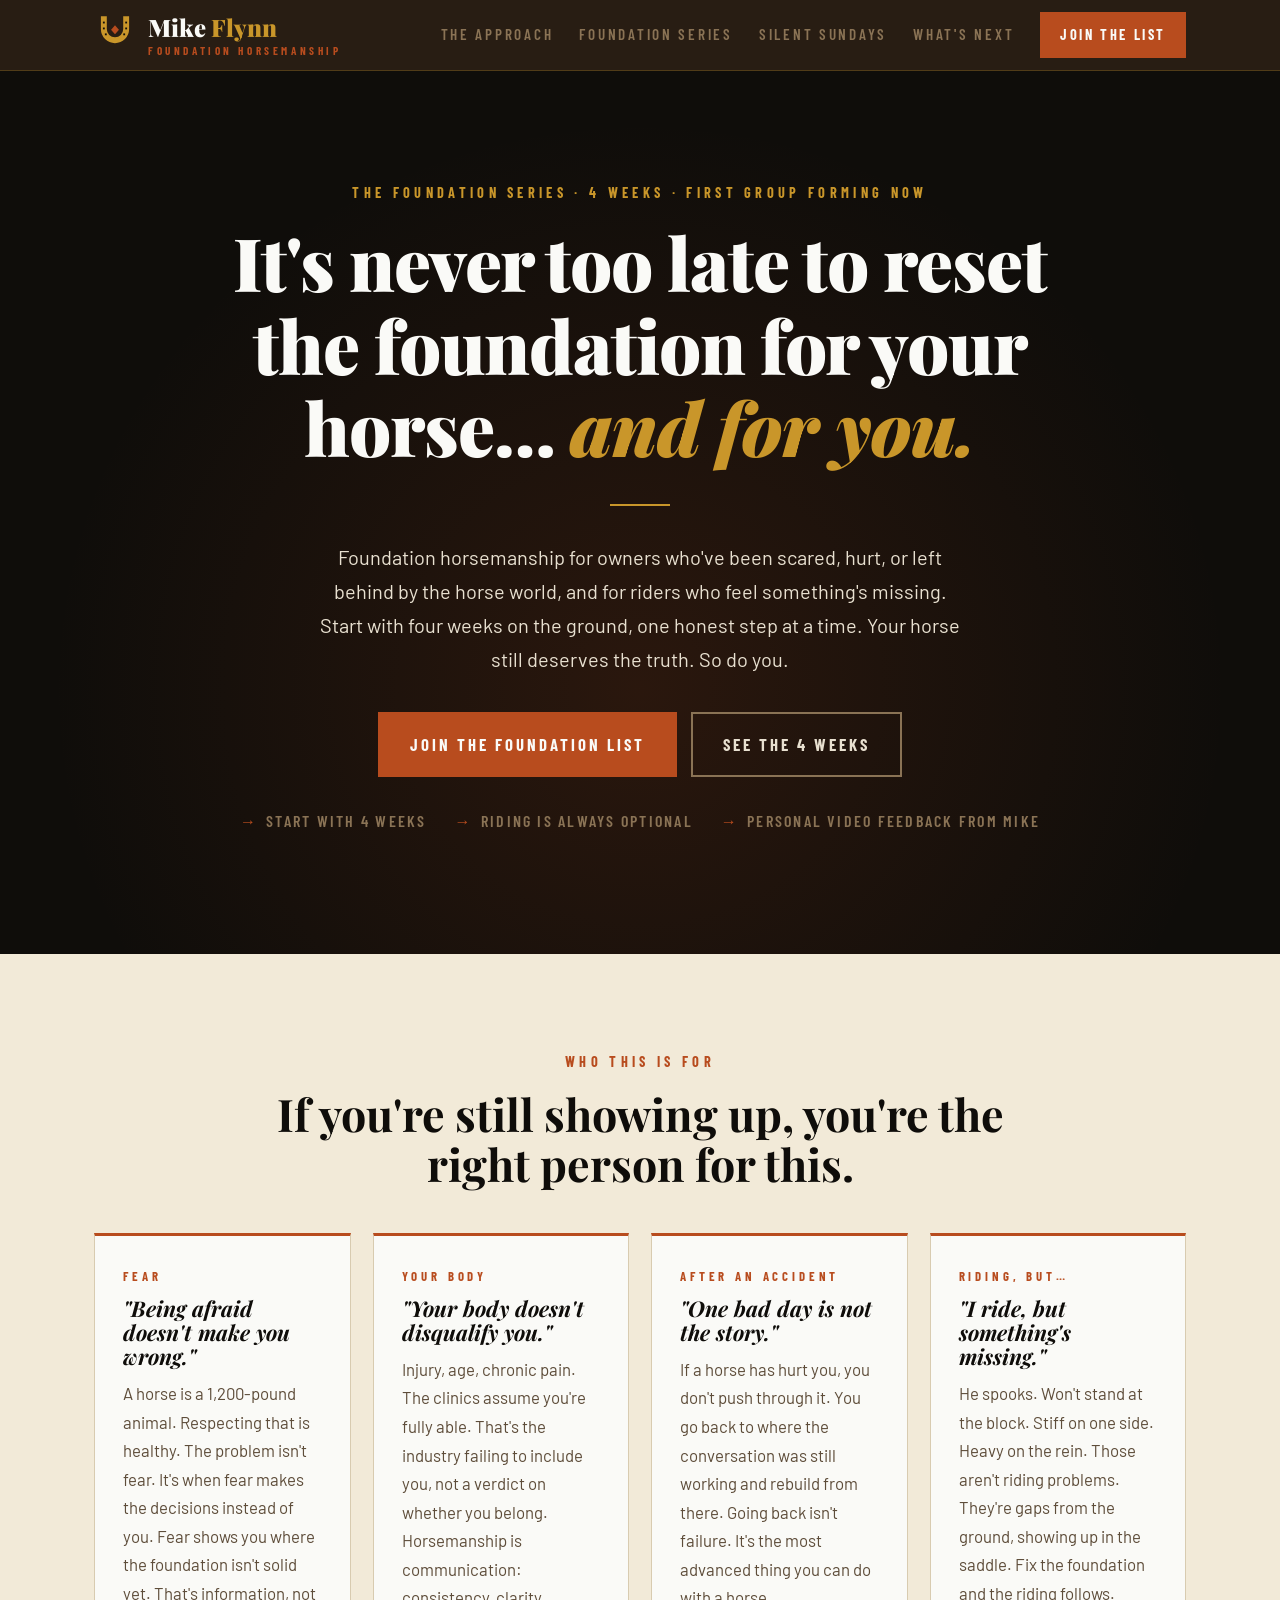
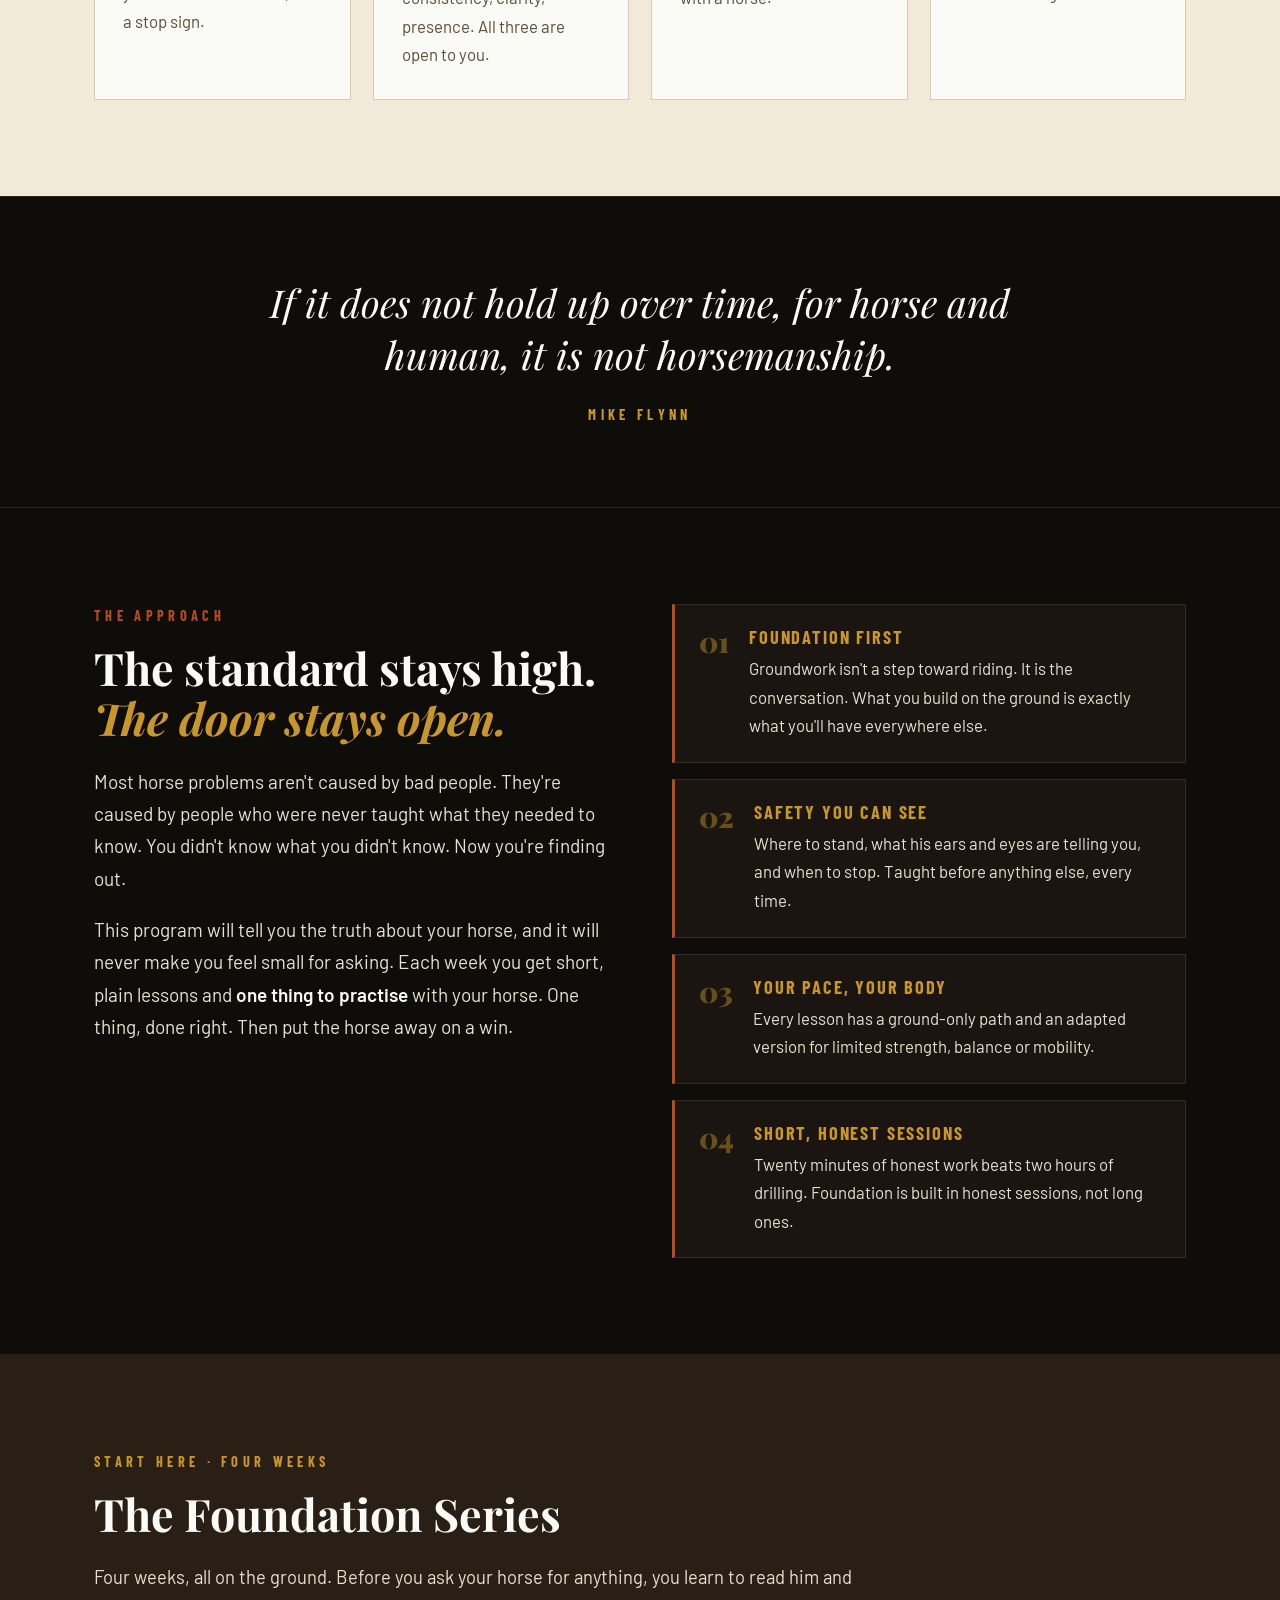
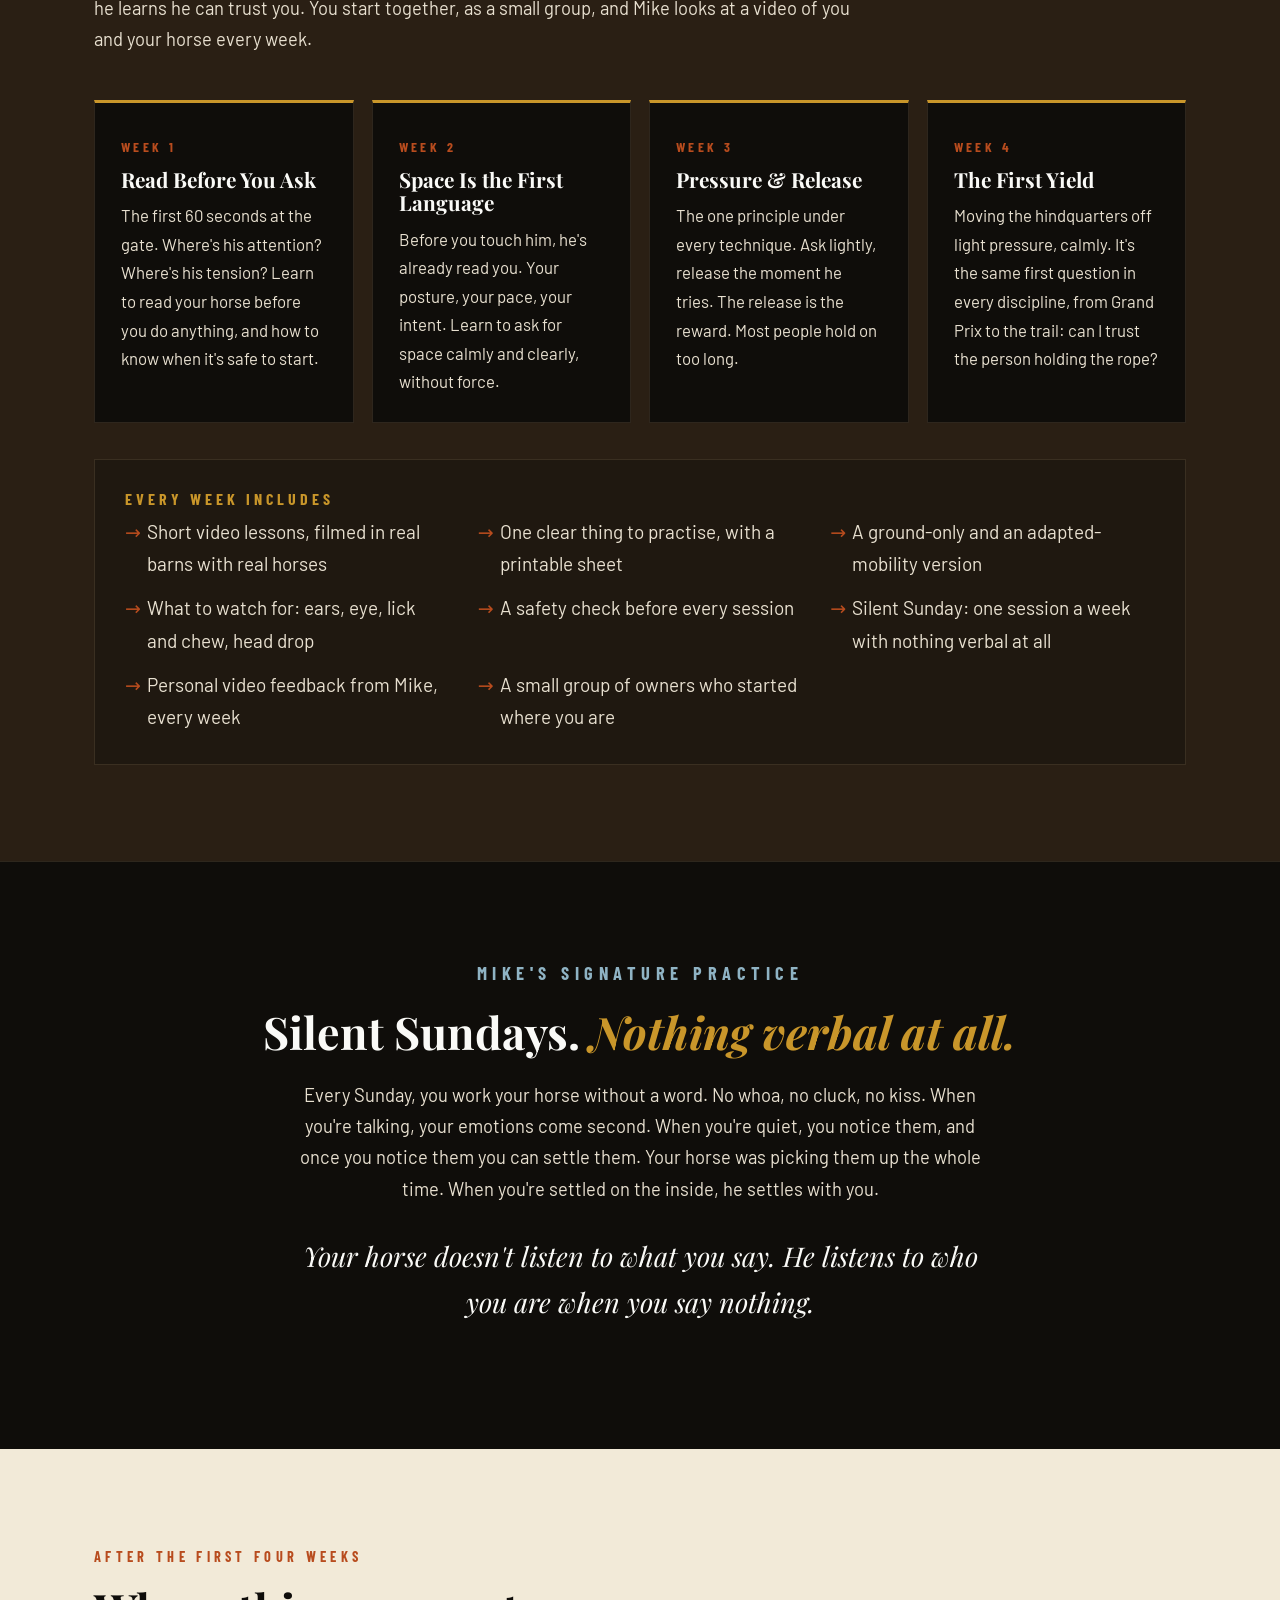
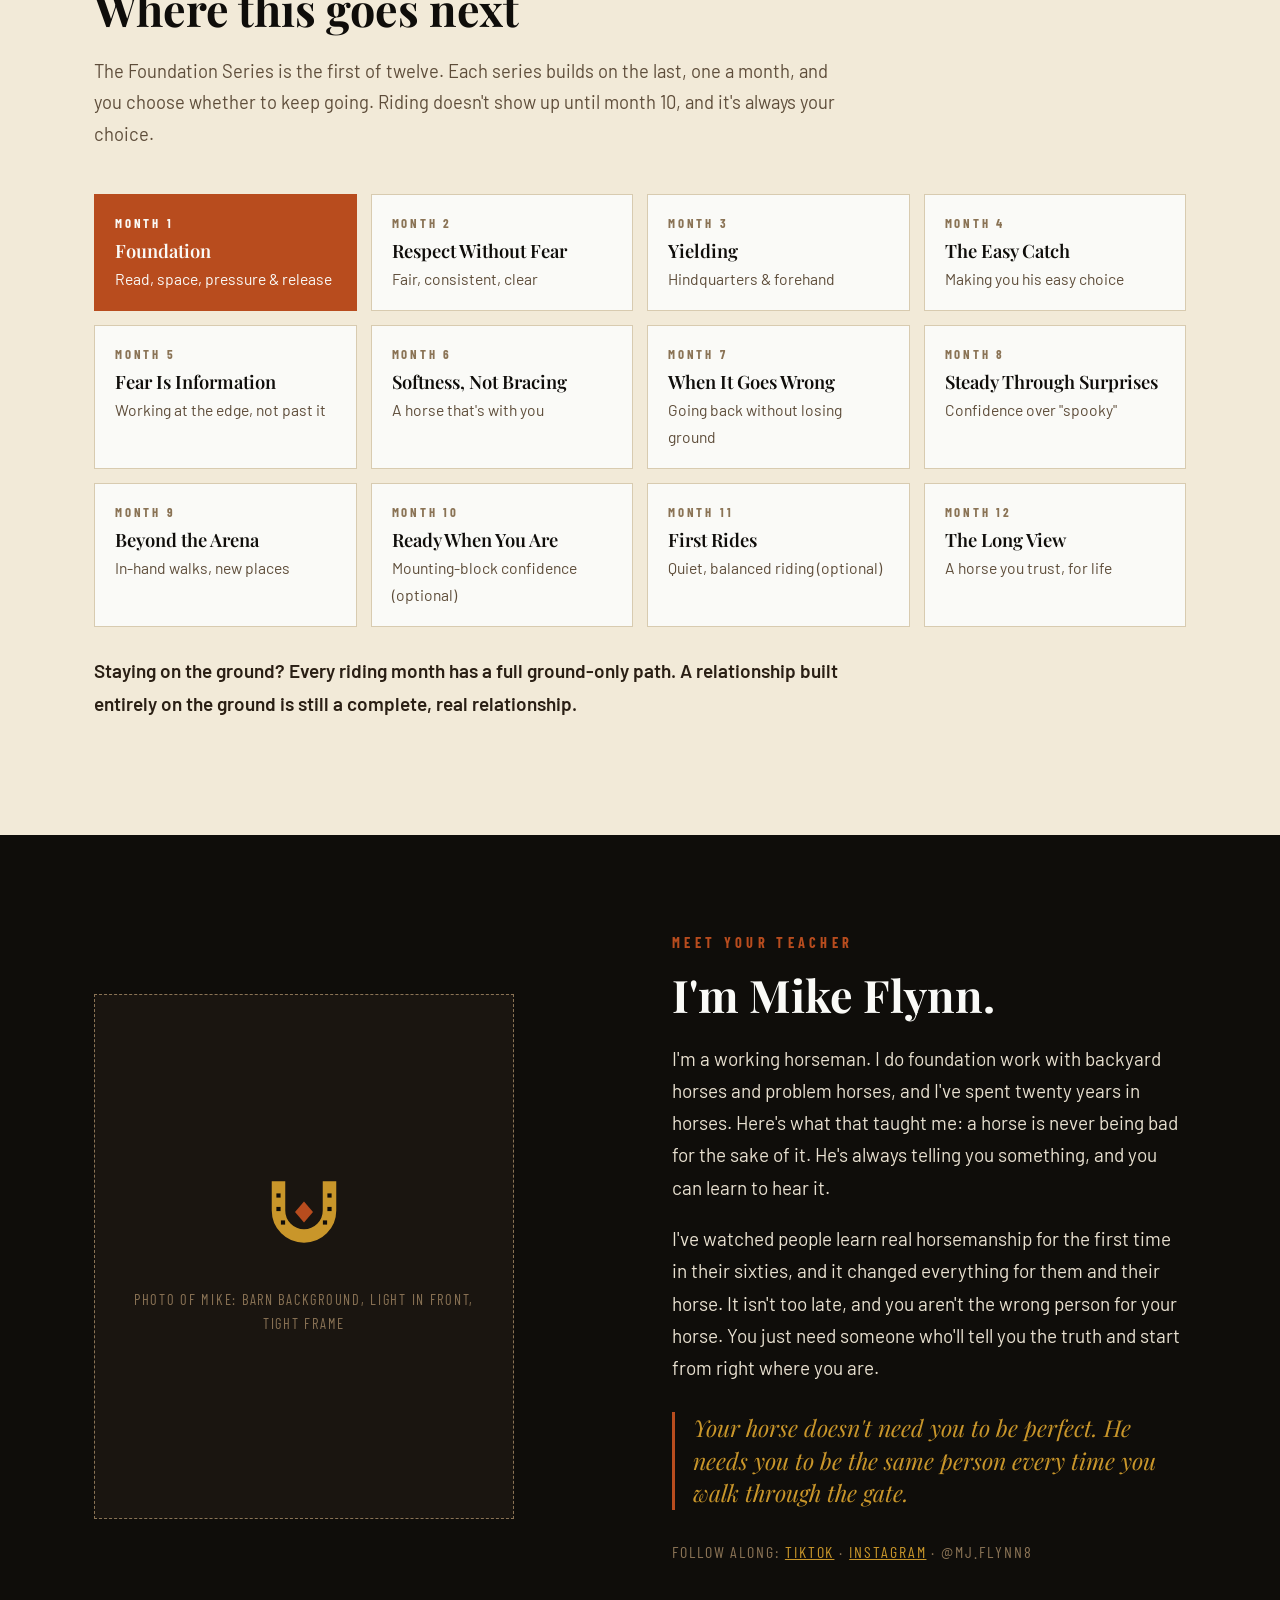
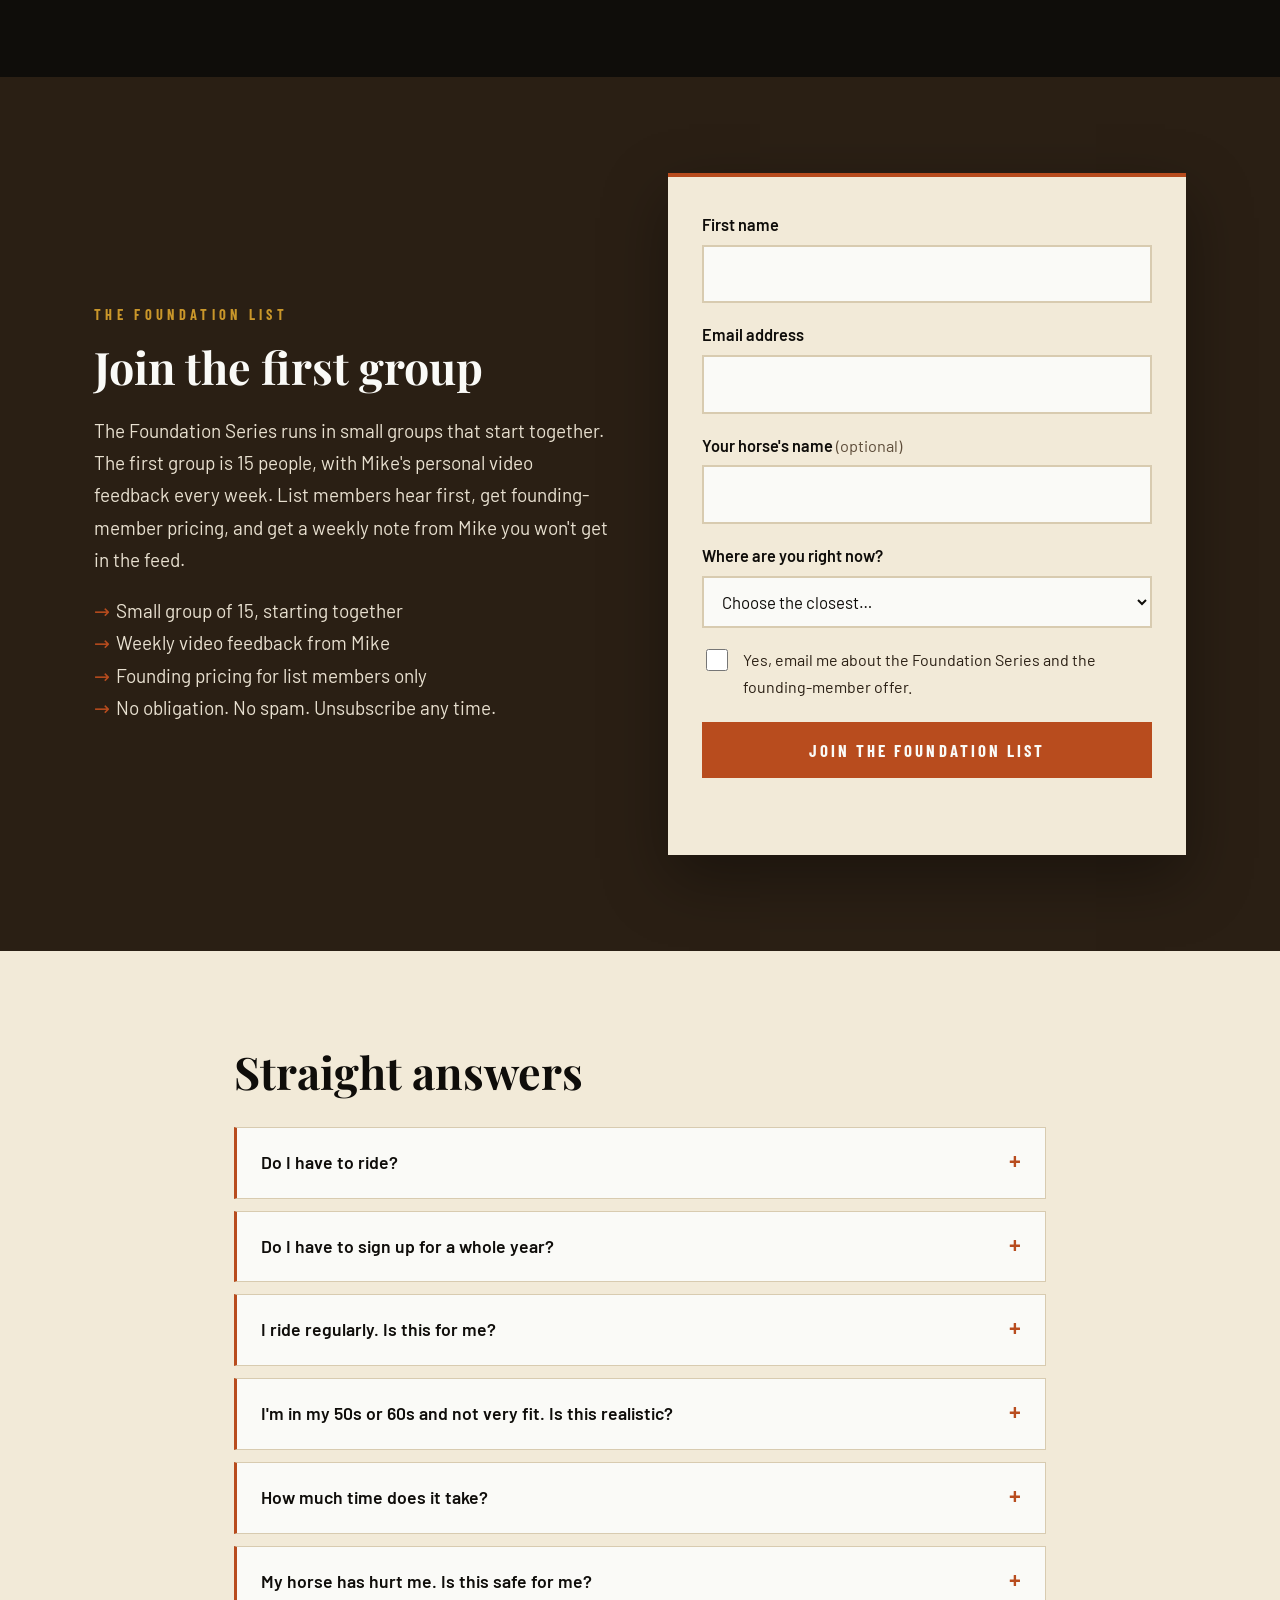
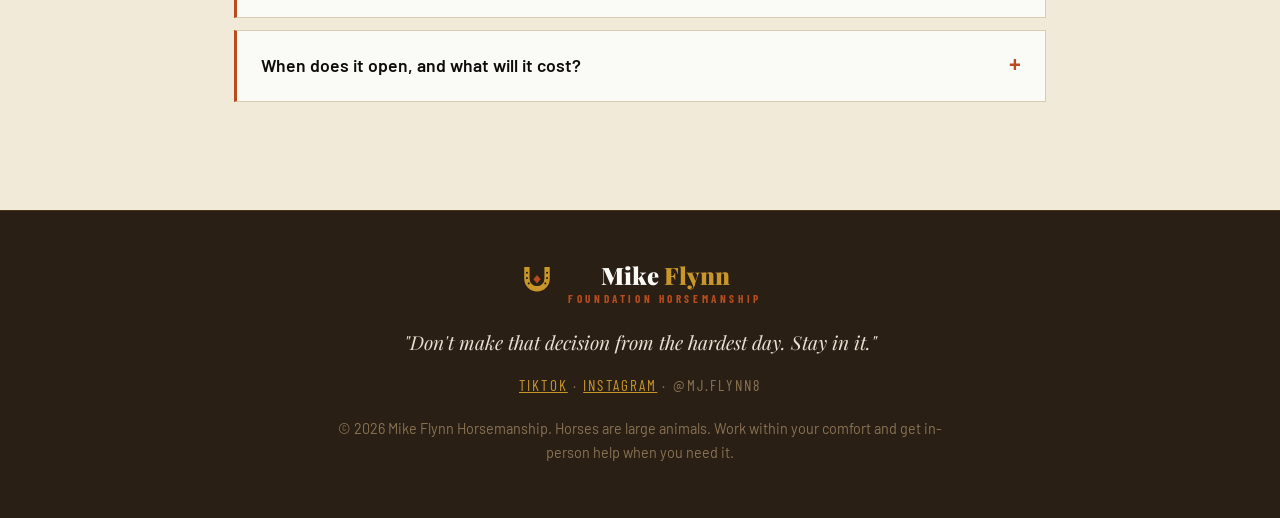
==== commit 1c6f4c53: "Headline: It's never too late to reset the foundation for your horse… and for you Co-Authored-By: Cl" ====
--- a/index.html
+++ b/index.html
@@ -7,7 +7,7 @@
   <meta name="description" content="Start with four weeks on the ground. Foundation horsemanship for owners who've been scared, hurt, or left behind by the horse world, and riders who feel something's missing. Small groups, personal video feedback from Mike. Join the Foundation List.">
   <link rel="icon" href="assets/favicon.svg" type="image/svg+xml">
   <meta property="og:title" content="Mike Flynn Horsemanship · The Foundation Series">
-  <meta property="og:description" content="It's never too late to reset the foundation for you and your horse. Four weeks on the ground, with personal feedback from Mike.">
+  <meta property="og:description" content="It's never too late to reset the foundation for your horse… and for you. Four weeks on the ground, with personal feedback from Mike.">
   <link rel="preconnect" href="https://fonts.googleapis.com">
   <link rel="preconnect" href="https://fonts.gstatic.com" crossorigin>
   <link href="https://fonts.googleapis.com/css2?family=Playfair+Display:ital,wght@0,700;0,900;1,700&family=Barlow+Condensed:wght@600;700;800&family=Barlow:wght@400;500;600&display=swap" rel="stylesheet">
@@ -40,7 +40,7 @@
     <section class="hero" id="top">
       <div class="wrap hero-inner">
         <p class="eyebrow">The Foundation Series · 4 weeks · First group forming now</p>
-        <h1>It's never too late to reset the foundation <em>for you and your horse.</em></h1>
+        <h1>It's never too late to reset the foundation for your horse&hellip; <em>and for you.</em></h1>
         <div class="rule" aria-hidden="true"></div>
         <p class="lede">
           Foundation horsemanship for owners who've been scared, hurt, or left behind by the
